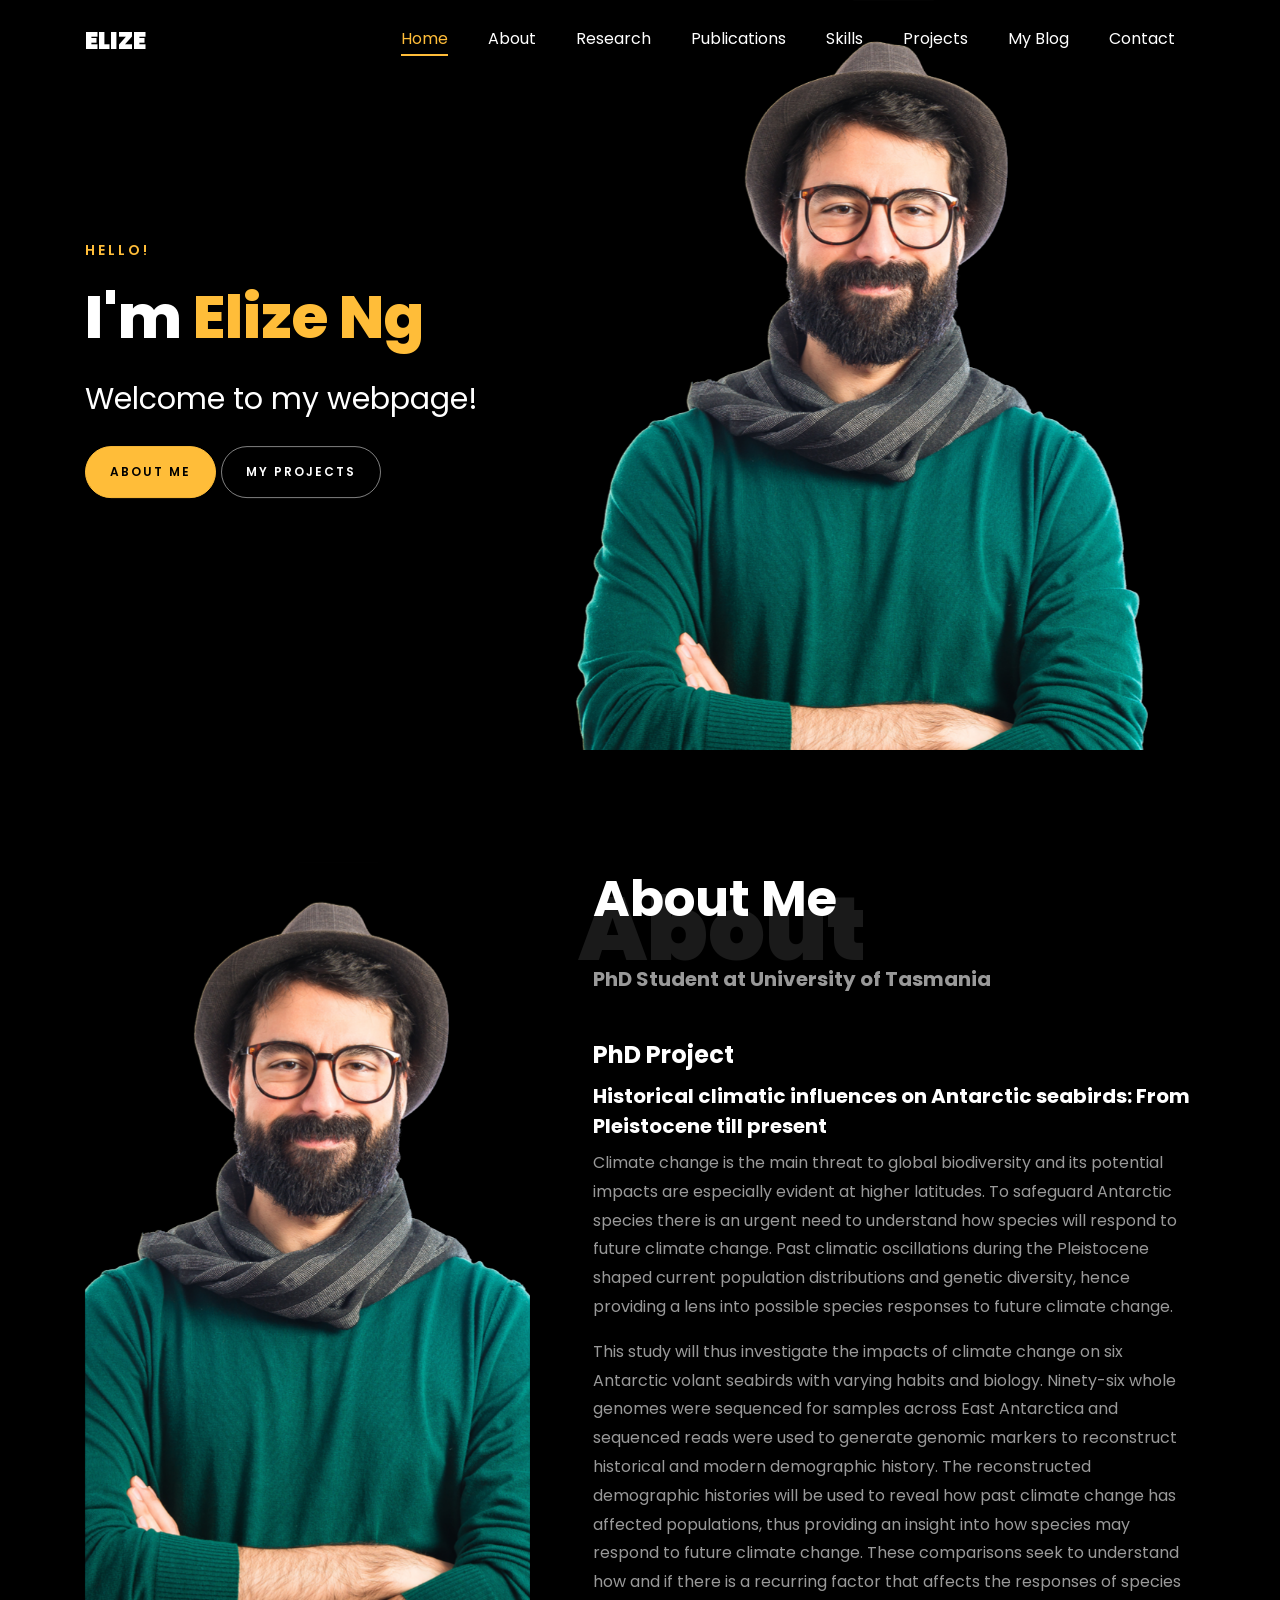
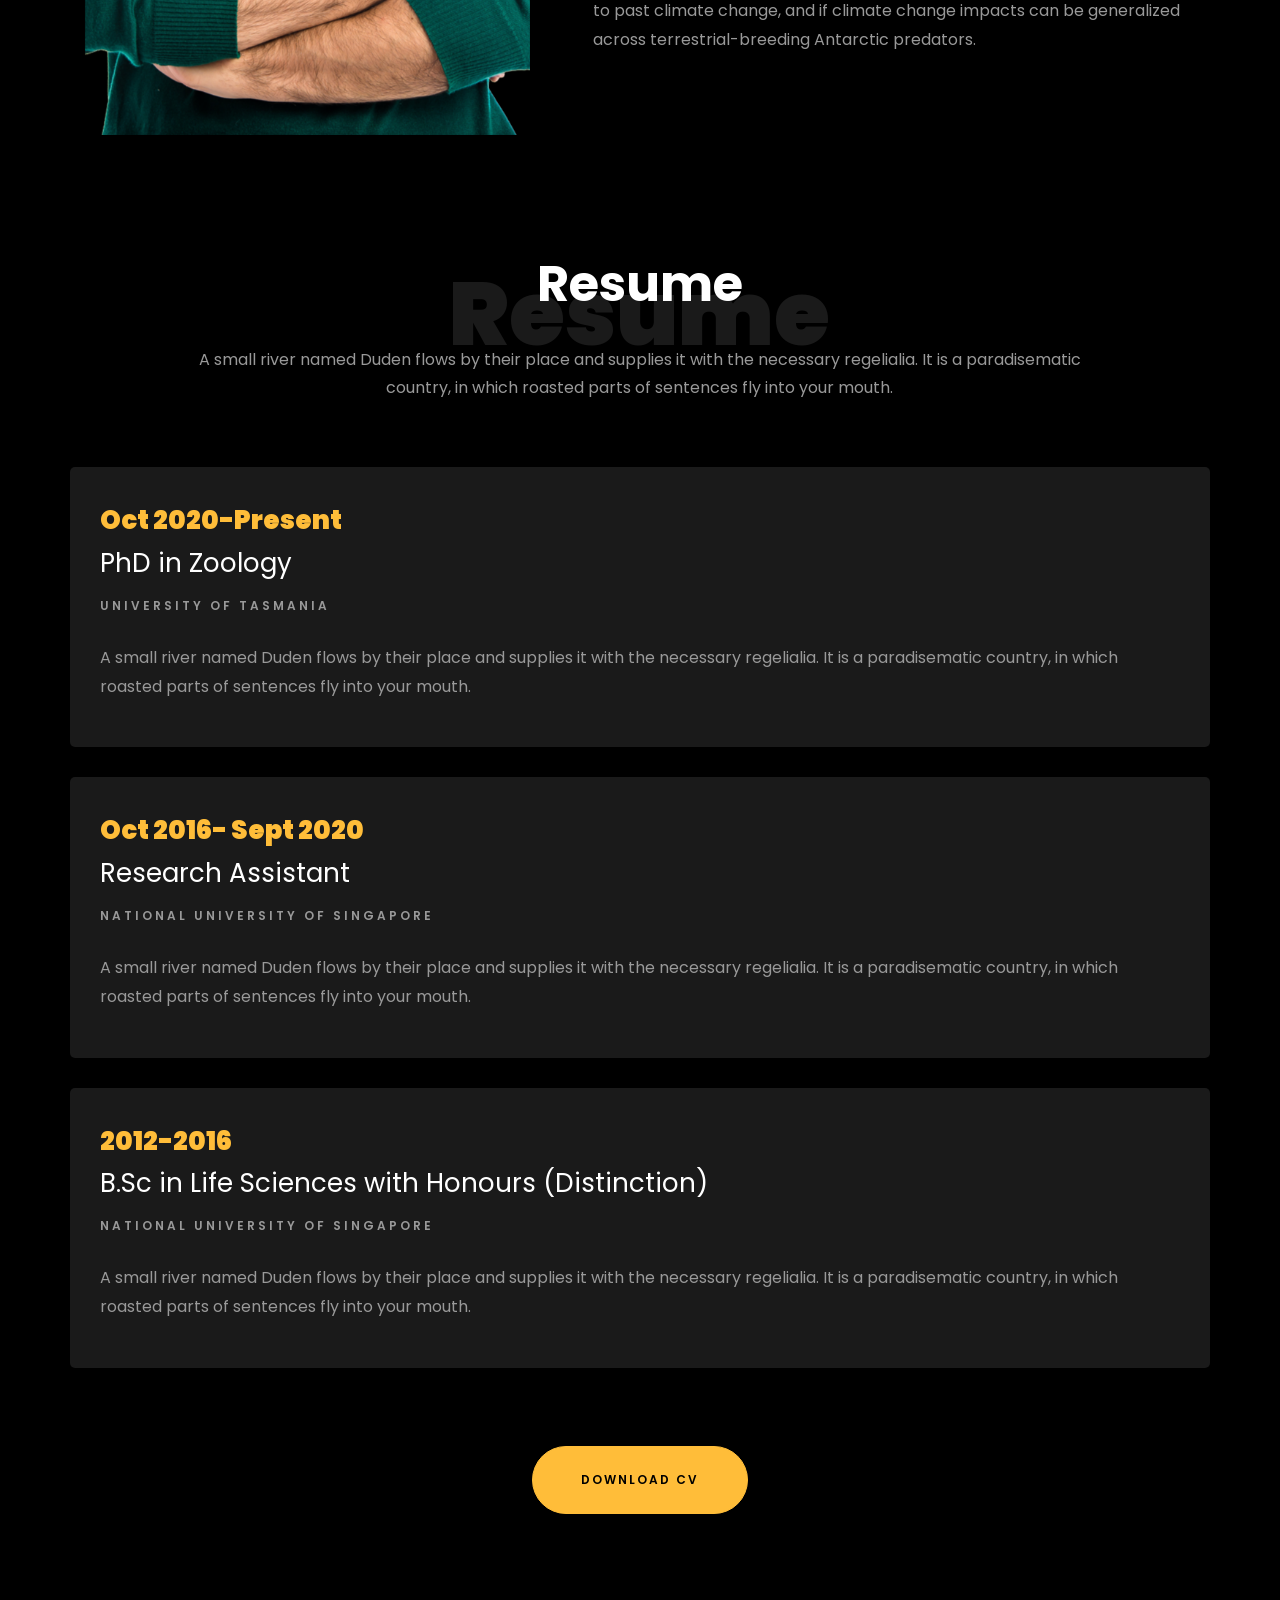
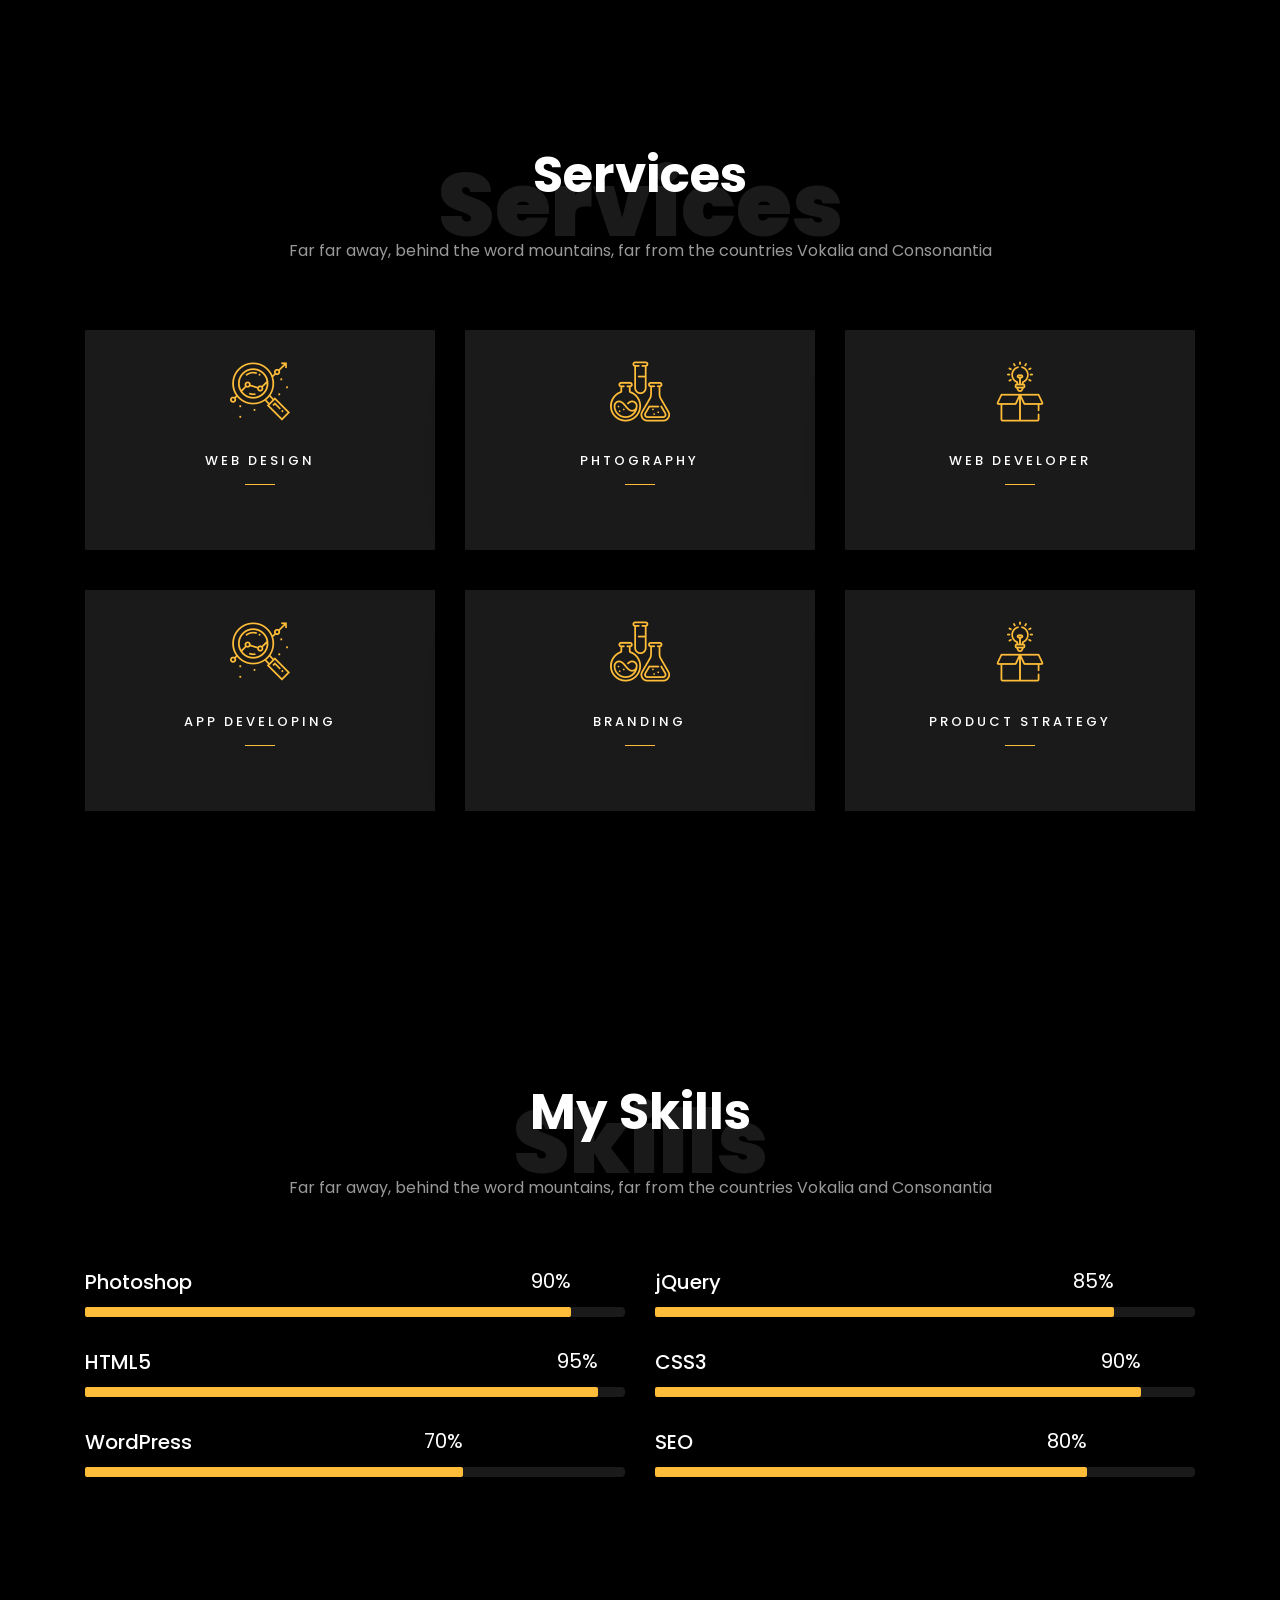
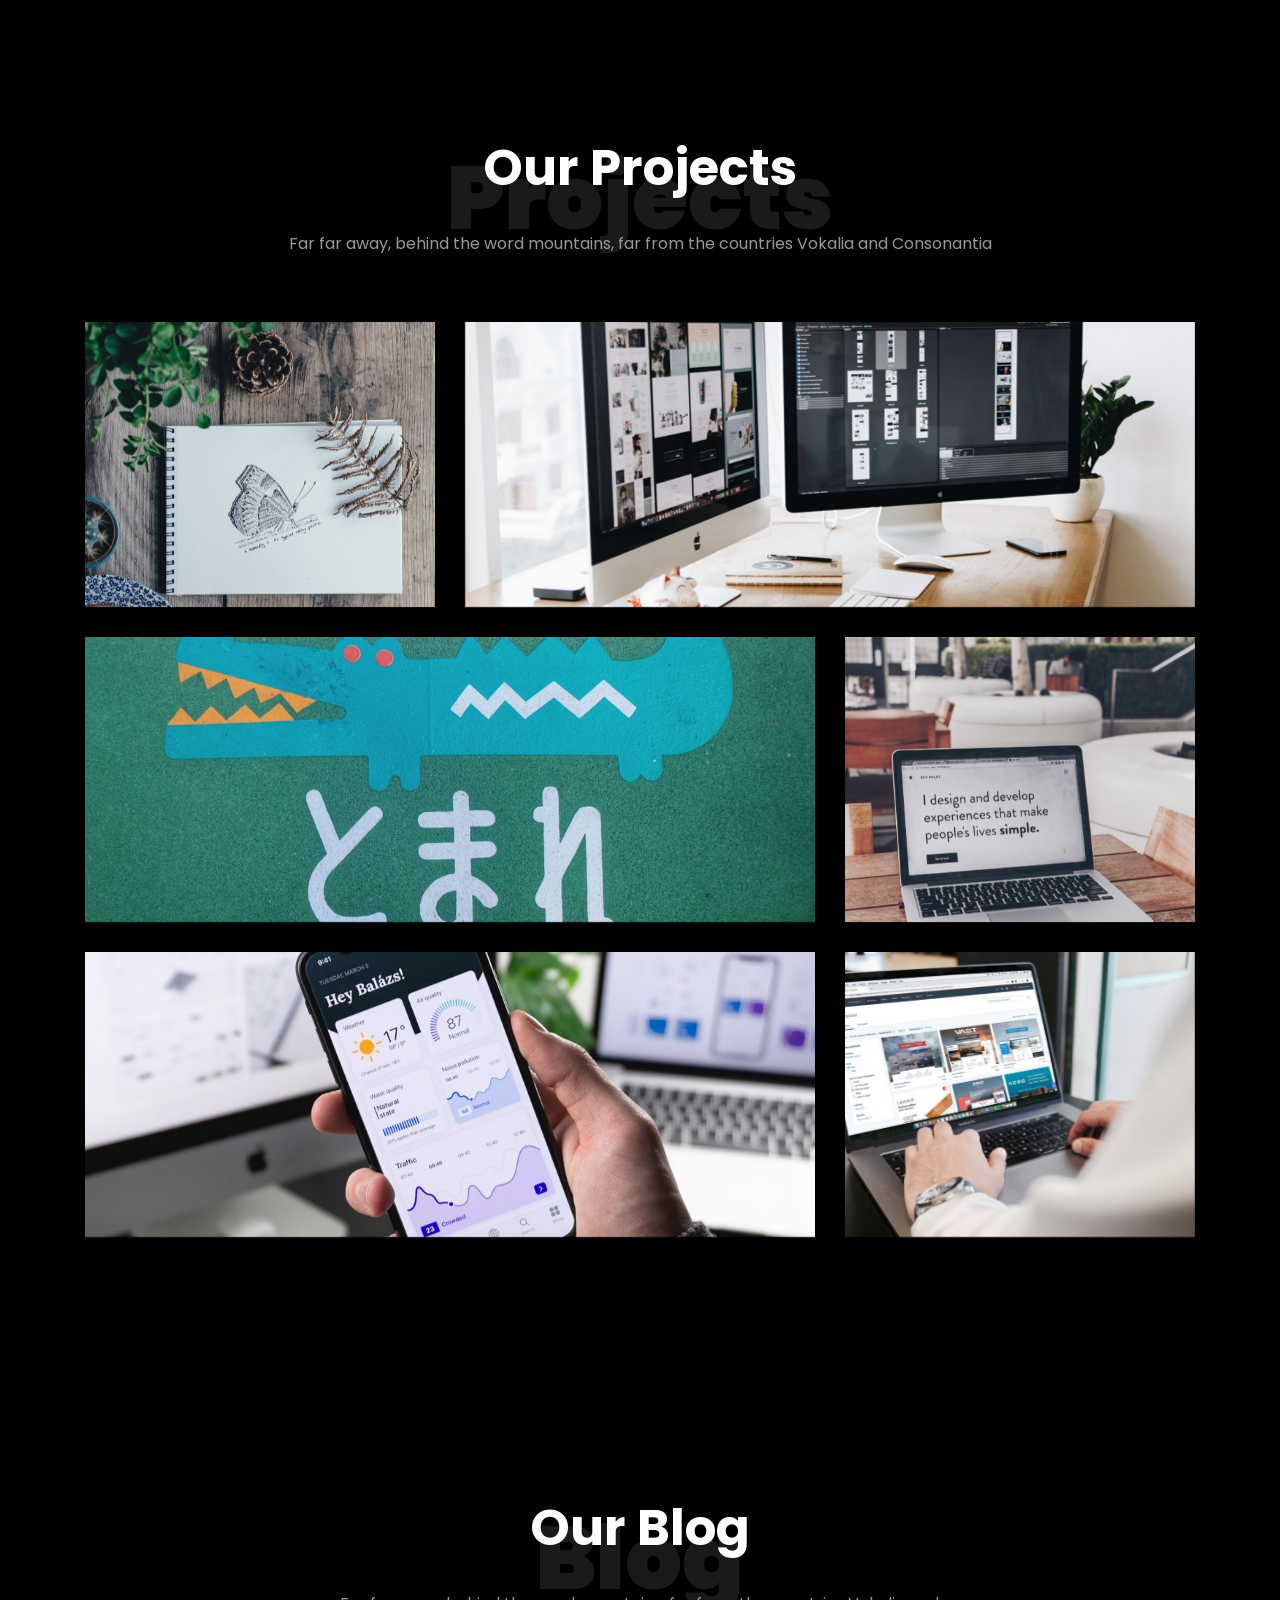
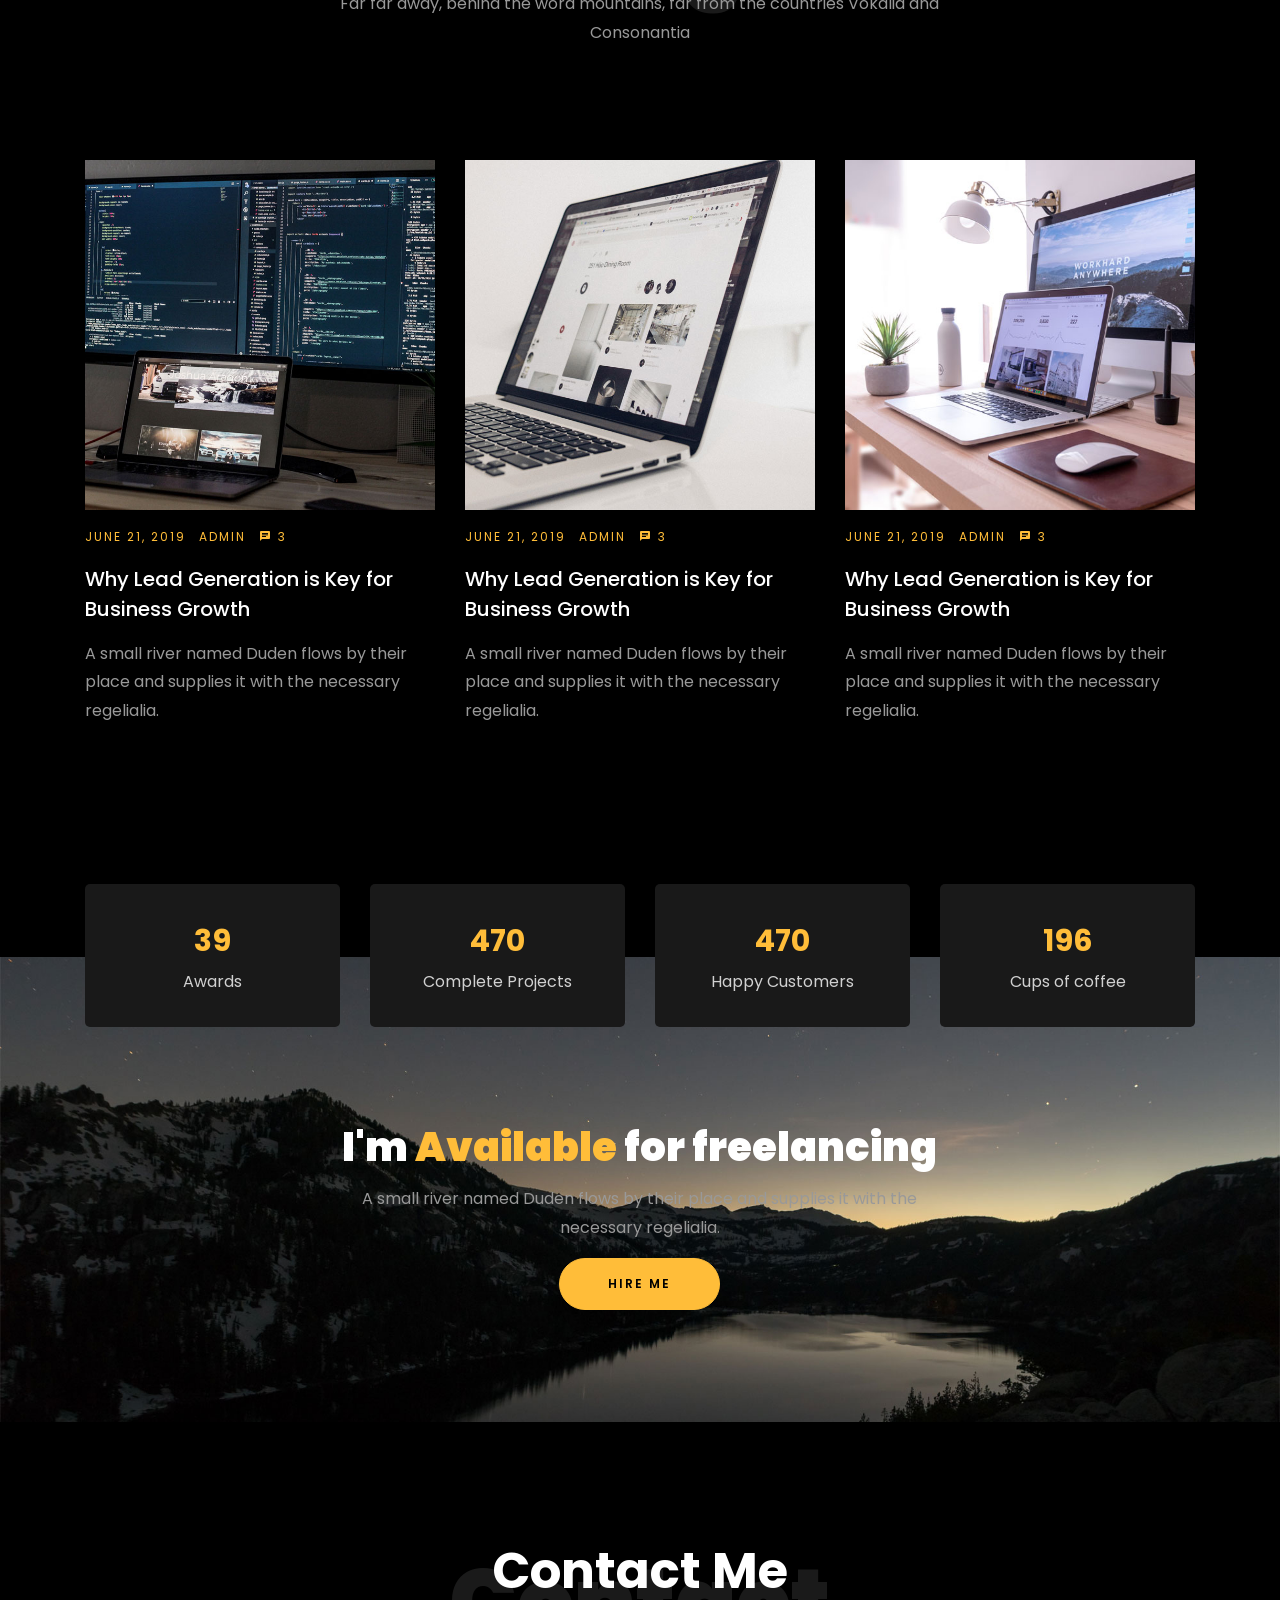
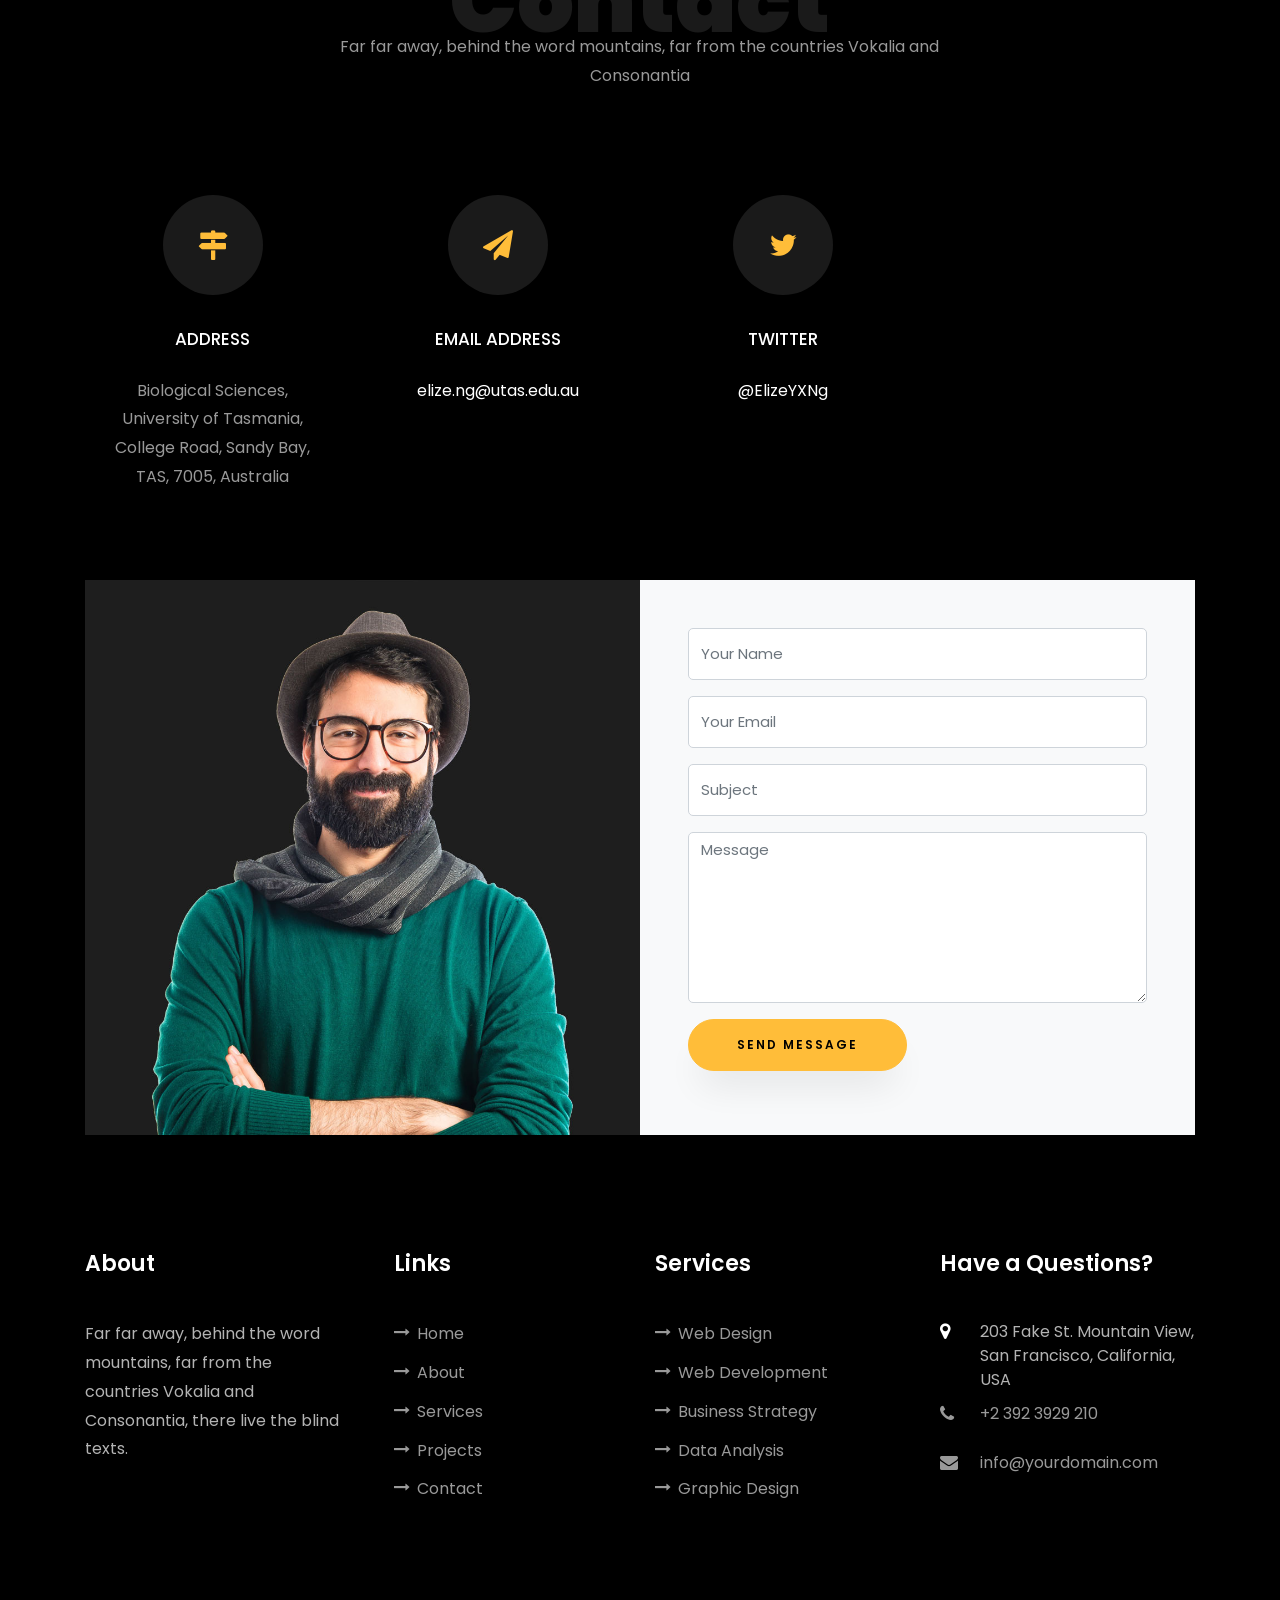
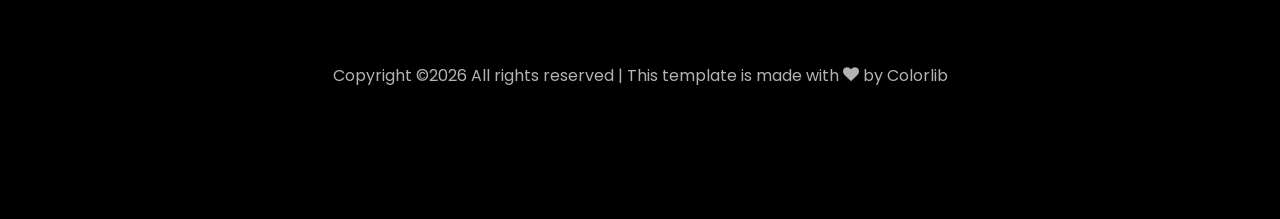
==== index.html @ a5846381 "Update index.html" ====
<!DOCTYPE html>
<html lang="en">
  <head>
<link rel="icon" type="image/png" href="/media/icon_hucc9e8e72c75e02ef15e2c8d0482ba39d_46292_32x32_fill_lanczos_center_2.png" />
<link rel="apple-touch-icon" type="image/png" href="/media/icon_hucc9e8e72c75e02ef15e2c8d0482ba39d_46292_180x180_fill_lanczos_center_2.png" />
    <title>Elize Ng's Page</title>
    <meta charset="utf-8">
    <meta name="viewport" content="width=device-width, initial-scale=1, shrink-to-fit=no">
    
    <link href="https://fonts.googleapis.com/css?family=Poppins:100,200,300,400,500,600,700,800,900" rel="stylesheet">

    <link rel="stylesheet" href="css/open-iconic-bootstrap.min.css">
    <link rel="stylesheet" href="css/animate.css">
    
    <link rel="stylesheet" href="css/owl.carousel.min.css">
    <link rel="stylesheet" href="css/owl.theme.default.min.css">
    <link rel="stylesheet" href="css/magnific-popup.css">

    <link rel="stylesheet" href="css/aos.css">

    <link rel="stylesheet" href="css/ionicons.min.css">
    
    <link rel="stylesheet" href="css/flaticon.css">
    <link rel="stylesheet" href="css/icomoon.css">
    <link rel="stylesheet" href="css/style.css">
  </head>
  <body data-spy="scroll" data-target=".site-navbar-target" data-offset="300">
	  
	  
    <nav class="navbar navbar-expand-lg navbar-dark ftco_navbar ftco-navbar-light site-navbar-target" id="ftco-navbar">
	    <div class="container">
	      <a class="navbar-brand" href="index.html">Elize</a>
	      <button class="navbar-toggler js-fh5co-nav-toggle fh5co-nav-toggle" type="button" data-toggle="collapse" data-target="#ftco-nav" aria-controls="ftco-nav" aria-expanded="false" aria-label="Toggle navigation">
	        <span class="oi oi-menu"></span> Menu
	      </button>

	      <div class="collapse navbar-collapse" id="ftco-nav">
	        <ul class="navbar-nav nav ml-auto">
	          <li class="nav-item"><a href="#home-section" class="nav-link"><span>Home</span></a></li>
	          <li class="nav-item"><a href="#about-section" class="nav-link"><span>About</span></a></li>
	          <li class="nav-item"><a href="#resume-section" class="nav-link"><span>Research</span></a></li>
	          <li class="nav-item"><a href="#services-section" class="nav-link"><span>Publications</span></a></li>
	          <li class="nav-item"><a href="#skills-section" class="nav-link"><span>Skills</span></a></li>
	          <li class="nav-item"><a href="#projects-section" class="nav-link"><span>Projects</span></a></li>
	          <li class="nav-item"><a href="#blog-section" class="nav-link"><span>My Blog</span></a></li>
	          <li class="nav-item"><a href="#contact-section" class="nav-link"><span>Contact</span></a></li>
	        </ul>
	      </div>
	    </div>
	  </nav>
	  <section id="home-section" class="hero">
		  <div class="home-slider  owl-carousel">
	      <div class="slider-item ">
	      	<div class="overlay"></div>
	        <div class="container">
	          <div class="row d-md-flex no-gutters slider-text align-items-end justify-content-end" data-scrollax-parent="true">
	          	<div class="one-third js-fullheight order-md-last img" style="background-image:url(images/bg_1.png);">
	          		<div class="overlay"></div>
	          	</div>
		          <div class="one-forth d-flex  align-items-center ftco-animate" data-scrollax=" properties: { translateY: '70%' }">
		          	<div class="text">
		          		<span class="subheading">Hello!</span>
			            <h1 class="mb-4 mt-3">I'm <span>Elize Ng</span></h1>
			            <h2 class="mb-4">Welcome to my webpage!</h2>
			            <p><a href="#about-section" class="btn btn-primary py-3 px-4">About me</a> <a href="#projects-section" class="btn btn-white btn-outline-white py-3 px-4">My Projects</a></p>
		            </div>
		          </div>
	        	</div>
	        </div>
	      </div>

	                </div>
		          </div>
	        	</div>
	        </div>
	      </div>
	    </div>
    </section>

    <section class="ftco-about img ftco-section ftco-no-pb" id="about-section">
    	<div class="container">
    		<div class="row d-flex">
    			<div class="col-md-6 col-lg-5 d-flex">
    				<div class="img-about img d-flex align-items-stretch">
    					<div class="overlay"></div>
	    				<div class="img d-flex align-self-stretch align-items-center" style="background-image:url(images/bg_1.png);">
	    				</div>
    				</div>
    			</div>
    			<div class="col-md-6 col-lg-7 pl-lg-5 pb-5">
    				<div class="row justify-content-start pb-3">
		          <div class="col-md-12 heading-section ftco-animate">
		          	<h1 class="big">About</h1>
		            <h2 class="mb-4">About Me</h2>
				  <p style="font-size: 20px"><strong>PhD Student at University of Tasmania </strong></p>
		            <ul class="about-info mt-4 px-md-0 px-2">
				    <h4><strong><span style="color: #ffffff;"> PhD Project </span></strong></h4>
				    <h5><strong><span style="color: #ffffff;">Historical climatic influences on Antarctic seabirds: From Pleistocene till present </span></strong></h5>
				    <p> Climate change is the main threat to global biodiversity and its potential impacts are especially evident at higher latitudes. To safeguard Antarctic species there is an urgent need to understand how species will respond to future climate change. Past climatic oscillations during the Pleistocene shaped current population distributions and genetic diversity, hence providing a lens into possible species responses to future climate change. </p>
					    
					<p>This study will thus investigate the impacts of climate change on six Antarctic volant seabirds with varying habits and biology. Ninety-six whole genomes were sequenced for samples across East Antarctica and sequenced reads were used to generate genomic markers to reconstruct historical and modern demographic history. The reconstructed demographic histories will be used to reveal how past climate change has affected populations, thus providing an insight into how species may respond to future climate change. These comparisons seek to understand how and if there is a recurring factor that affects the responses of species to past climate change, and if climate change impacts can be generalized across terrestrial-breeding Antarctic predators. </p>
		            </ul>
		          </div>
		        </div>
                
	        </div>
        </div>
    	</div>
    </section>

    <section class="ftco-section ftco-no-pb" id="resume-section">
    	<div class="container">
    		<div class="row justify-content-center pb-5">
          <div class="col-md-10 heading-section text-center ftco-animate">
          	<h1 class="big big-2">Resume</h1>
            <h2 class="mb-4">Resume</h2>
            <p>A small river named Duden flows by their place and supplies it with the necessary regelialia. It is a paradisematic country, in which roasted parts of sentences fly into your mouth.</p>
          </div>
        </div>
    		<div class="row">
   
    				<div class="resume-wrap ftco-animate">
    					<span class="date">Oct 2020-Present</span>
    					<h2>PhD in Zoology</h2>
    					<span class="position">University of Tasmania</span>
    					<p class="mt-4">A small river named Duden flows by their place and supplies it with the necessary regelialia. It is a paradisematic country, in which roasted parts of sentences fly into your mouth.</p>
    				</div>
    				<div class="resume-wrap ftco-animate">
    					<span class="date">Oct 2016- Sept 2020</span>
    					<h2>Research Assistant</h2>
    					<span class="position">National University of Singapore</span>
    					<p class="mt-4">A small river named Duden flows by their place and supplies it with the necessary regelialia. It is a paradisematic country, in which roasted parts of sentences fly into your mouth.</p>
    				</div>
    				<div class="resume-wrap ftco-animate">
    					<span class="date">2012-2016</span>
    					<h2>B.Sc in Life Sciences with Honours (Distinction)</h2>
    					<span class="position">National University of Singapore</span>
    					<p class="mt-4">A small river named Duden flows by their place and supplies it with the necessary regelialia. It is a paradisematic country, in which roasted parts of sentences fly into your mouth.</p>
    				</div>
    			</div>
    		</div>
    		<div class="row justify-content-center mt-5">
    			<div class="col-md-6 text-center ftco-animate">
    				<p><a href="#" class="btn btn-primary py-4 px-5">Download CV</a></p>
    			</div>
    		</div>
    	</div>
    </section>

    <section class="ftco-section" id="services-section">
    	<div class="container">
    		<div class="row justify-content-center py-5 mt-5">
          <div class="col-md-12 heading-section text-center ftco-animate">
          	<h1 class="big big-2">Services</h1>
            <h2 class="mb-4">Services</h2>
            <p>Far far away, behind the word mountains, far from the countries Vokalia and Consonantia</p>
          </div>
        </div>
    		<div class="row">
					<div class="col-md-4 text-center d-flex ftco-animate">
						<a href="#" class="services-1">
							<span class="icon">
								<i class="flaticon-analysis"></i>
							</span>
							<div class="desc">
								<h3 class="mb-5">Web Design</h3>
							</div>
						</a>
					</div>
					<div class="col-md-4 text-center d-flex ftco-animate">
						<a href="#" class="services-1">
							<span class="icon">
								<i class="flaticon-flasks"></i>
							</span>
							<div class="desc">
								<h3 class="mb-5">Phtography</h3>
							</div>
						</a>
					</div>
					<div class="col-md-4 text-center d-flex ftco-animate">
						<a href="#" class="services-1">
							<span class="icon">
								<i class="flaticon-ideas"></i>
							</span>
							<div class="desc">
								<h3 class="mb-5">Web Developer</h3>
							</div>
						</a>
					</div>

					<div class="col-md-4 text-center d-flex ftco-animate">
						<a href="#" class="services-1">
							<span class="icon">
								<i class="flaticon-analysis"></i>
							</span>
							<div class="desc">
								<h3 class="mb-5">App Developing</h3>
							</div>
						</a>
					</div>
					<div class="col-md-4 text-center d-flex ftco-animate">
						<a href="#" class="services-1">
							<span class="icon">
								<i class="flaticon-flasks"></i>
							</span>
							<div class="desc">
								<h3 class="mb-5">Branding</h3>
							</div>
						</a>
					</div>
					<div class="col-md-4 text-center d-flex ftco-animate">
						<a href="#" class="services-1">
							<span class="icon">
								<i class="flaticon-ideas"></i>
							</span>
							<div class="desc">
								<h3 class="mb-5">Product Strategy</h3>
							</div>
						</a>
					</div>
				</div>
    	</div>
    </section>

		
		<section class="ftco-section" id="skills-section">
			<div class="container">
				<div class="row justify-content-center pb-5">
          <div class="col-md-12 heading-section text-center ftco-animate">
          	<h1 class="big big-2">Skills</h1>
            <h2 class="mb-4">My Skills</h2>
            <p>Far far away, behind the word mountains, far from the countries Vokalia and Consonantia</p>
          </div>
        </div>
				<div class="row">
					<div class="col-md-6 animate-box">
						<div class="progress-wrap ftco-animate">
							<h3>Photoshop</h3>
							<div class="progress">
							 	<div class="progress-bar color-1" role="progressbar" aria-valuenow="90"
							  	aria-valuemin="0" aria-valuemax="100" style="width:90%">
							    <span>90%</span>
							  	</div>
							</div>
						</div>
					</div>
					<div class="col-md-6 animate-box">
						<div class="progress-wrap ftco-animate">
							<h3>jQuery</h3>
							<div class="progress">
							 	<div class="progress-bar color-2" role="progressbar" aria-valuenow="85"
							  	aria-valuemin="0" aria-valuemax="100" style="width:85%">
							    <span>85%</span>
							  	</div>
							</div>
						</div>
					</div>
					<div class="col-md-6 animate-box">
						<div class="progress-wrap ftco-animate">
							<h3>HTML5</h3>
							<div class="progress">
							 	<div class="progress-bar color-3" role="progressbar" aria-valuenow="95"
							  	aria-valuemin="0" aria-valuemax="100" style="width:95%">
							    <span>95%</span>
							  	</div>
							</div>
						</div>
					</div>
					<div class="col-md-6 animate-box">
						<div class="progress-wrap ftco-animate">
							<h3>CSS3</h3>
							<div class="progress">
							 	<div class="progress-bar color-4" role="progressbar" aria-valuenow="90"
							  	aria-valuemin="0" aria-valuemax="100" style="width:90%">
							    <span>90%</span>
							  	</div>
							</div>
						</div>
					</div>
					<div class="col-md-6 animate-box">
						<div class="progress-wrap ftco-animate">
							<h3>WordPress</h3>
							<div class="progress">
							 	<div class="progress-bar color-5" role="progressbar" aria-valuenow="70"
							  	aria-valuemin="0" aria-valuemax="100" style="width:70%">
							    <span>70%</span>
							  	</div>
							</div>
						</div>
					</div>
					<div class="col-md-6 animate-box">
						<div class="progress-wrap ftco-animate">
							<h3>SEO</h3>
							<div class="progress">
							 	<div class="progress-bar color-6" role="progressbar" aria-valuenow="80"
							  	aria-valuemin="0" aria-valuemax="100" style="width:80%">
							    <span>80%</span>
							  	</div>
							</div>
						</div>
					</div>
				</div>
			</div>
		</section>
 

    <section class="ftco-section ftco-project" id="projects-section">
    	<div class="container">
    		<div class="row justify-content-center pb-5">
          <div class="col-md-12 heading-section text-center ftco-animate">
          	<h1 class="big big-2">Projects</h1>
            <h2 class="mb-4">Our Projects</h2>
            <p>Far far away, behind the word mountains, far from the countries Vokalia and Consonantia</p>
          </div>
        </div>
    		<div class="row">
    			<div class="col-md-4">
    				<div class="project img ftco-animate d-flex justify-content-center align-items-center" style="background-image: url(images/project-4.jpg);">
    					<div class="overlay"></div>
	    				<div class="text text-center p-4">
	    					<h3><a href="#">Branding &amp; Illustration Design</a></h3>
	    					<span>Web Design</span>
	    				</div>
    				</div>
  				</div>
  				<div class="col-md-8">
    				<div class="project img ftco-animate d-flex justify-content-center align-items-center" style="background-image: url(images/project-5.jpg);">
    					<div class="overlay"></div>
	    				<div class="text text-center p-4">
	    					<h3><a href="#">Branding &amp; Illustration Design</a></h3>
	    					<span>Web Design</span>
	    				</div>
    				</div>
  				</div>

    			<div class="col-md-8">
    				<div class="project img ftco-animate d-flex justify-content-center align-items-center" style="background-image: url(images/project-1.jpg);">
    					<div class="overlay"></div>
	    				<div class="text text-center p-4">
	    					<h3><a href="#">Branding &amp; Illustration Design</a></h3>
	    					<span>Web Design</span>
	    				</div>
    				</div>

    				<div class="project img ftco-animate d-flex justify-content-center align-items-center" style="background-image: url(images/project-6.jpg);">
    					<div class="overlay"></div>
	    				<div class="text text-center p-4">
	    					<h3><a href="#">Branding &amp; Illustration Design</a></h3>
	    					<span>Web Design</span>
	    				</div>
    				</div>
    			</div>
    			<div class="col-md-4">
    				<div class="row">
    					<div class="col-md-12">
		    				<div class="project img ftco-animate d-flex justify-content-center align-items-center" style="background-image: url(images/project-2.jpg);">
		    					<div class="overlay"></div>
			    				<div class="text text-center p-4">
			    					<h3><a href="#">Branding &amp; Illustration Design</a></h3>
			    					<span>Web Design</span>
			    				</div>
		    				</div>
	    				</div>
	    				<div class="col-md-12">
		    				<div class="project img ftco-animate d-flex justify-content-center align-items-center" style="background-image: url(images/project-3.jpg);">
		    					<div class="overlay"></div>
			    				<div class="text text-center p-4">
			    					<h3><a href="#">Branding &amp; Illustration Design</a></h3>
			    					<span>Web Design</span>
			    				</div>
		    				</div>
	    				</div>
    				</div>
    			</div>
    		</div>
    	</div>
    </section>


    <section class="ftco-section" id="blog-section">
      <div class="container">
        <div class="row justify-content-center mb-5 pb-5">
          <div class="col-md-7 heading-section text-center ftco-animate">
            <h1 class="big big-2">Blog</h1>
            <h2 class="mb-4">Our Blog</h2>
            <p>Far far away, behind the word mountains, far from the countries Vokalia and Consonantia</p>
          </div>
        </div>
        <div class="row d-flex">
          <div class="col-md-4 d-flex ftco-animate">
          	<div class="blog-entry justify-content-end">
              <a href="single.html" class="block-20" style="background-image: url('images/image_1.jpg');">
              </a>
              <div class="text mt-3 float-right d-block">
              	<div class="d-flex align-items-center mb-3 meta">
	                <p class="mb-0">
	                	<span class="mr-2">June 21, 2019</span>
	                	<a href="#" class="mr-2">Admin</a>
	                	<a href="#" class="meta-chat"><span class="icon-chat"></span> 3</a>
	                </p>
                </div>
                <h3 class="heading"><a href="single.html">Why Lead Generation is Key for Business Growth</a></h3>
                <p>A small river named Duden flows by their place and supplies it with the necessary regelialia.</p>
              </div>
            </div>
          </div>
          <div class="col-md-4 d-flex ftco-animate">
          	<div class="blog-entry justify-content-end">
              <a href="single.html" class="block-20" style="background-image: url('images/image_2.jpg');">
              </a>
              <div class="text mt-3 float-right d-block">
              	<div class="d-flex align-items-center mb-3 meta">
	                <p class="mb-0">
	                	<span class="mr-2">June 21, 2019</span>
	                	<a href="#" class="mr-2">Admin</a>
	                	<a href="#" class="meta-chat"><span class="icon-chat"></span> 3</a>
	                </p>
                </div>
                <h3 class="heading"><a href="single.html">Why Lead Generation is Key for Business Growth</a></h3>
                <p>A small river named Duden flows by their place and supplies it with the necessary regelialia.</p>
              </div>
            </div>
          </div>
          <div class="col-md-4 d-flex ftco-animate">
          	<div class="blog-entry">
              <a href="single.html" class="block-20" style="background-image: url('images/image_3.jpg');">
              </a>
              <div class="text mt-3 float-right d-block">
              	<div class="d-flex align-items-center mb-3 meta">
	                <p class="mb-0">
	                	<span class="mr-2">June 21, 2019</span>
	                	<a href="#" class="mr-2">Admin</a>
	                	<a href="#" class="meta-chat"><span class="icon-chat"></span> 3</a>
	                </p>
                </div>
                <h3 class="heading"><a href="single.html">Why Lead Generation is Key for Business Growth</a></h3>
                <p>A small river named Duden flows by their place and supplies it with the necessary regelialia.</p>
              </div>
            </div>
          </div>
        </div>
      </div>
    </section>

    <section class="ftco-section ftco-no-pt ftco-no-pb ftco-counter img" id="section-counter">
    	<div class="container">
				<div class="row d-md-flex align-items-center">
          <div class="col-md d-flex justify-content-center counter-wrap ftco-animate">
            <div class="block-18">
              <div class="text">
                <strong class="number" data-number="100">0</strong>
                <span>Awards</span>
              </div>
            </div>
          </div>
          <div class="col-md d-flex justify-content-center counter-wrap ftco-animate">
            <div class="block-18">
              <div class="text">
                <strong class="number" data-number="1200">0</strong>
                <span>Complete Projects</span>
              </div>
            </div>
          </div>
          <div class="col-md d-flex justify-content-center counter-wrap ftco-animate">
            <div class="block-18">
              <div class="text">
                <strong class="number" data-number="1200">0</strong>
                <span>Happy Customers</span>
              </div>
            </div>
          </div>
          <div class="col-md d-flex justify-content-center counter-wrap ftco-animate">
            <div class="block-18">
              <div class="text">
                <strong class="number" data-number="500">0</strong>
                <span>Cups of coffee</span>
              </div>
            </div>
          </div>
        </div>
      </div>
    </section>

    <section class="ftco-section ftco-hireme img margin-top" style="background-image: url(images/bg_1.jpg)">
			<div class="container">
				<div class="row justify-content-center">
					<div class="col-md-7 ftco-animate text-center">
						<h2>I'm <span>Available</span> for freelancing</h2>
						<p>A small river named Duden flows by their place and supplies it with the necessary regelialia.</p>
						<p class="mb-0"><a href="#" class="btn btn-primary py-3 px-5">Hire me</a></p>
					</div>
				</div>
			</div>
		</section>

    <section class="ftco-section contact-section ftco-no-pb" id="contact-section">
      <div class="container">
      	<div class="row justify-content-center mb-5 pb-3">
          <div class="col-md-7 heading-section text-center ftco-animate">
            <h1 class="big big-2">Contact</h1>
            <h2 class="mb-4">Contact Me</h2>
            <p>Far far away, behind the word mountains, far from the countries Vokalia and Consonantia</p>
          </div>
        </div>

        <div class="row d-flex contact-info mb-5">
          <div class="col-md-6 col-lg-3 d-flex ftco-animate">
          	<div class="align-self-stretch box p-4 text-center">
          		<div class="icon d-flex align-items-center justify-content-center">
          			<span class="icon-map-signs"></span>
          		</div>
          		<h3 class="mb-4">Address</h3>
	            <p>Biological Sciences, University of Tasmania, College Road, Sandy Bay, TAS, 7005, Australia</p>
	          </div>
          </div>
          <div class="col-md-6 col-lg-3 d-flex ftco-animate">
          	<div class="align-self-stretch box p-4 text-center">
          		<div class="icon d-flex align-items-center justify-content-center">
          			<span class="icon-paper-plane"></span>
          		</div>
          		<h3 class="mb-4">Email Address</h3>
	            <p><a href="mailto:elize.ng@utas.edu.au">elize.ng@utas.edu.au</a></p>
	          </div>
          </div>
          <div class="col-md-6 col-lg-3 d-flex ftco-animate">
          	<div class="align-self-stretch box p-4 text-center">
          		<div class="icon d-flex align-items-center justify-content-center">
          			<span class="icon-twitter"></span>
          		</div>
          		<h3 class="mb-4">Twitter</h3>
	            <p><a href="https://twitter.com/ElizeYXNg">@ElizeYXNg</a></p>
	          </div>
          </div>
          <div class="col-md-6 col-lg-3 d-flex ftco-animate">
          	<div class="align-self-stretch box p-4 text-center">
          		<div class="icon d-flex align-items-center justify-content-center">
          			<span class="icon-globe"></span>
          		</div>
          		<h3 class="mb-4">Website</h3>
	            <p><a href="https://elizeng.github.io/#">elizeng.github.io</a></p>
	          </div>
          </div>
        </div>

        <div class="row no-gutters block-9">
          <div class="col-md-6 order-md-last d-flex">
            <form action="#" class="bg-light p-4 p-md-5 contact-form">
              <div class="form-group">
                <input type="text" class="form-control" placeholder="Your Name">
              </div>
              <div class="form-group">
                <input type="text" class="form-control" placeholder="Your Email">
              </div>
              <div class="form-group">
                <input type="text" class="form-control" placeholder="Subject">
              </div>
              <div class="form-group">
                <textarea name="" id="" cols="30" rows="7" class="form-control" placeholder="Message"></textarea>
              </div>
              <div class="form-group">
                <input type="submit" value="Send Message" class="btn btn-primary py-3 px-5">
              </div>
            </form>
          
          </div>

          <div class="col-md-6 d-flex">
          	<div class="img" style="background-image: url(images/about.jpg);"></div>
          </div>
        </div>
      </div>
    </section>
		

    <footer class="ftco-footer ftco-section">
      <div class="container">
        <div class="row mb-5">
          <div class="col-md">
            <div class="ftco-footer-widget mb-4">
              <h2 class="ftco-heading-2">About</h2>
              <p>Far far away, behind the word mountains, far from the countries Vokalia and Consonantia, there live the blind texts.</p>
              <ul class="ftco-footer-social list-unstyled float-md-left float-lft mt-5">
                <li class="ftco-animate"><a href="#"><span class="icon-twitter"></span></a></li>
                <li class="ftco-animate"><a href="#"><span class="icon-facebook"></span></a></li>
                <li class="ftco-animate"><a href="#"><span class="icon-instagram"></span></a></li>
              </ul>
            </div>
          </div>
          <div class="col-md">
            <div class="ftco-footer-widget mb-4 ml-md-4">
              <h2 class="ftco-heading-2">Links</h2>
              <ul class="list-unstyled">
                <li><a href="#"><span class="icon-long-arrow-right mr-2"></span>Home</a></li>
                <li><a href="#"><span class="icon-long-arrow-right mr-2"></span>About</a></li>
                <li><a href="#"><span class="icon-long-arrow-right mr-2"></span>Services</a></li>
                <li><a href="#"><span class="icon-long-arrow-right mr-2"></span>Projects</a></li>
                <li><a href="#"><span class="icon-long-arrow-right mr-2"></span>Contact</a></li>
              </ul>
            </div>
          </div>
          <div class="col-md">
             <div class="ftco-footer-widget mb-4">
              <h2 class="ftco-heading-2">Services</h2>
              <ul class="list-unstyled">
                <li><a href="#"><span class="icon-long-arrow-right mr-2"></span>Web Design</a></li>
                <li><a href="#"><span class="icon-long-arrow-right mr-2"></span>Web Development</a></li>
                <li><a href="#"><span class="icon-long-arrow-right mr-2"></span>Business Strategy</a></li>
                <li><a href="#"><span class="icon-long-arrow-right mr-2"></span>Data Analysis</a></li>
                <li><a href="#"><span class="icon-long-arrow-right mr-2"></span>Graphic Design</a></li>
              </ul>
            </div>
          </div>
          <div class="col-md">
            <div class="ftco-footer-widget mb-4">
            	<h2 class="ftco-heading-2">Have a Questions?</h2>
            	<div class="block-23 mb-3">
	              <ul>
	                <li><span class="icon icon-map-marker"></span><span class="text">203 Fake St. Mountain View, San Francisco, California, USA</span></li>
	                <li><a href="#"><span class="icon icon-phone"></span><span class="text">+2 392 3929 210</span></a></li>
	                <li><a href="#"><span class="icon icon-envelope"></span><span class="text">info@yourdomain.com</span></a></li>
	              </ul>
	            </div>
            </div>
          </div>
        </div>
        <div class="row">
          <div class="col-md-12 text-center">

            <p><!-- Link back to Colorlib can't be removed. Template is licensed under CC BY 3.0. -->
  Copyright &copy;<script>document.write(new Date().getFullYear());</script> All rights reserved | This template is made with <i class="icon-heart color-danger" aria-hidden="true"></i> by <a href="https://colorlib.com" target="_blank">Colorlib</a>
  <!-- Link back to Colorlib can't be removed. Template is licensed under CC BY 3.0. --></p>
          </div>
        </div>
      </div>
    </footer>
    
  

  <!-- loader -->
  <div id="ftco-loader" class="show fullscreen"><svg class="circular" width="48px" height="48px"><circle class="path-bg" cx="24" cy="24" r="22" fill="none" stroke-width="4" stroke="#eeeeee"/><circle class="path" cx="24" cy="24" r="22" fill="none" stroke-width="4" stroke-miterlimit="10" stroke="#F96D00"/></svg></div>


  <script src="js/jquery.min.js"></script>
  <script src="js/jquery-migrate-3.0.1.min.js"></script>
  <script src="js/popper.min.js"></script>
  <script src="js/bootstrap.min.js"></script>
  <script src="js/jquery.easing.1.3.js"></script>
  <script src="js/jquery.waypoints.min.js"></script>
  <script src="js/jquery.stellar.min.js"></script>
  <script src="js/owl.carousel.min.js"></script>
  <script src="js/jquery.magnific-popup.min.js"></script>
  <script src="js/aos.js"></script>
  <script src="js/jquery.animateNumber.min.js"></script>
  <script src="js/scrollax.min.js"></script>
  
  <script src="js/main.js"></script>
    
  </body>
</html>
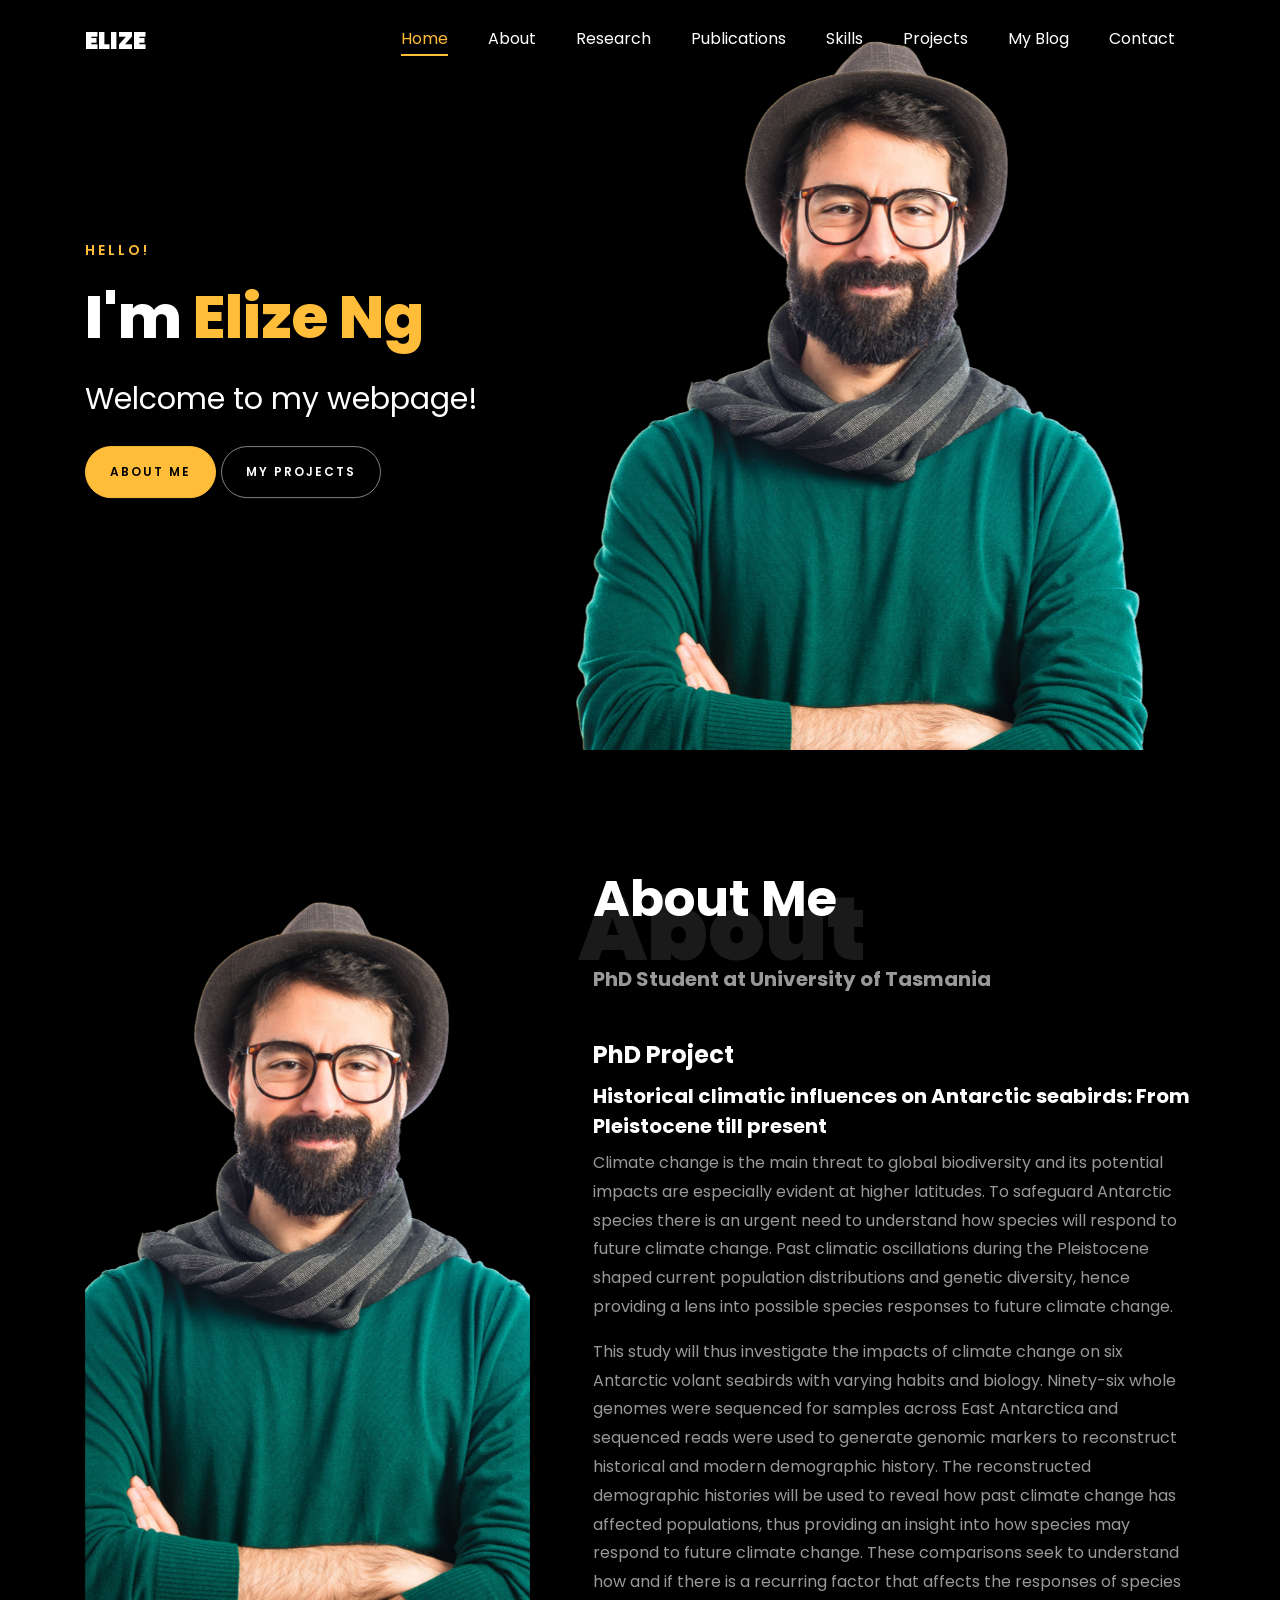
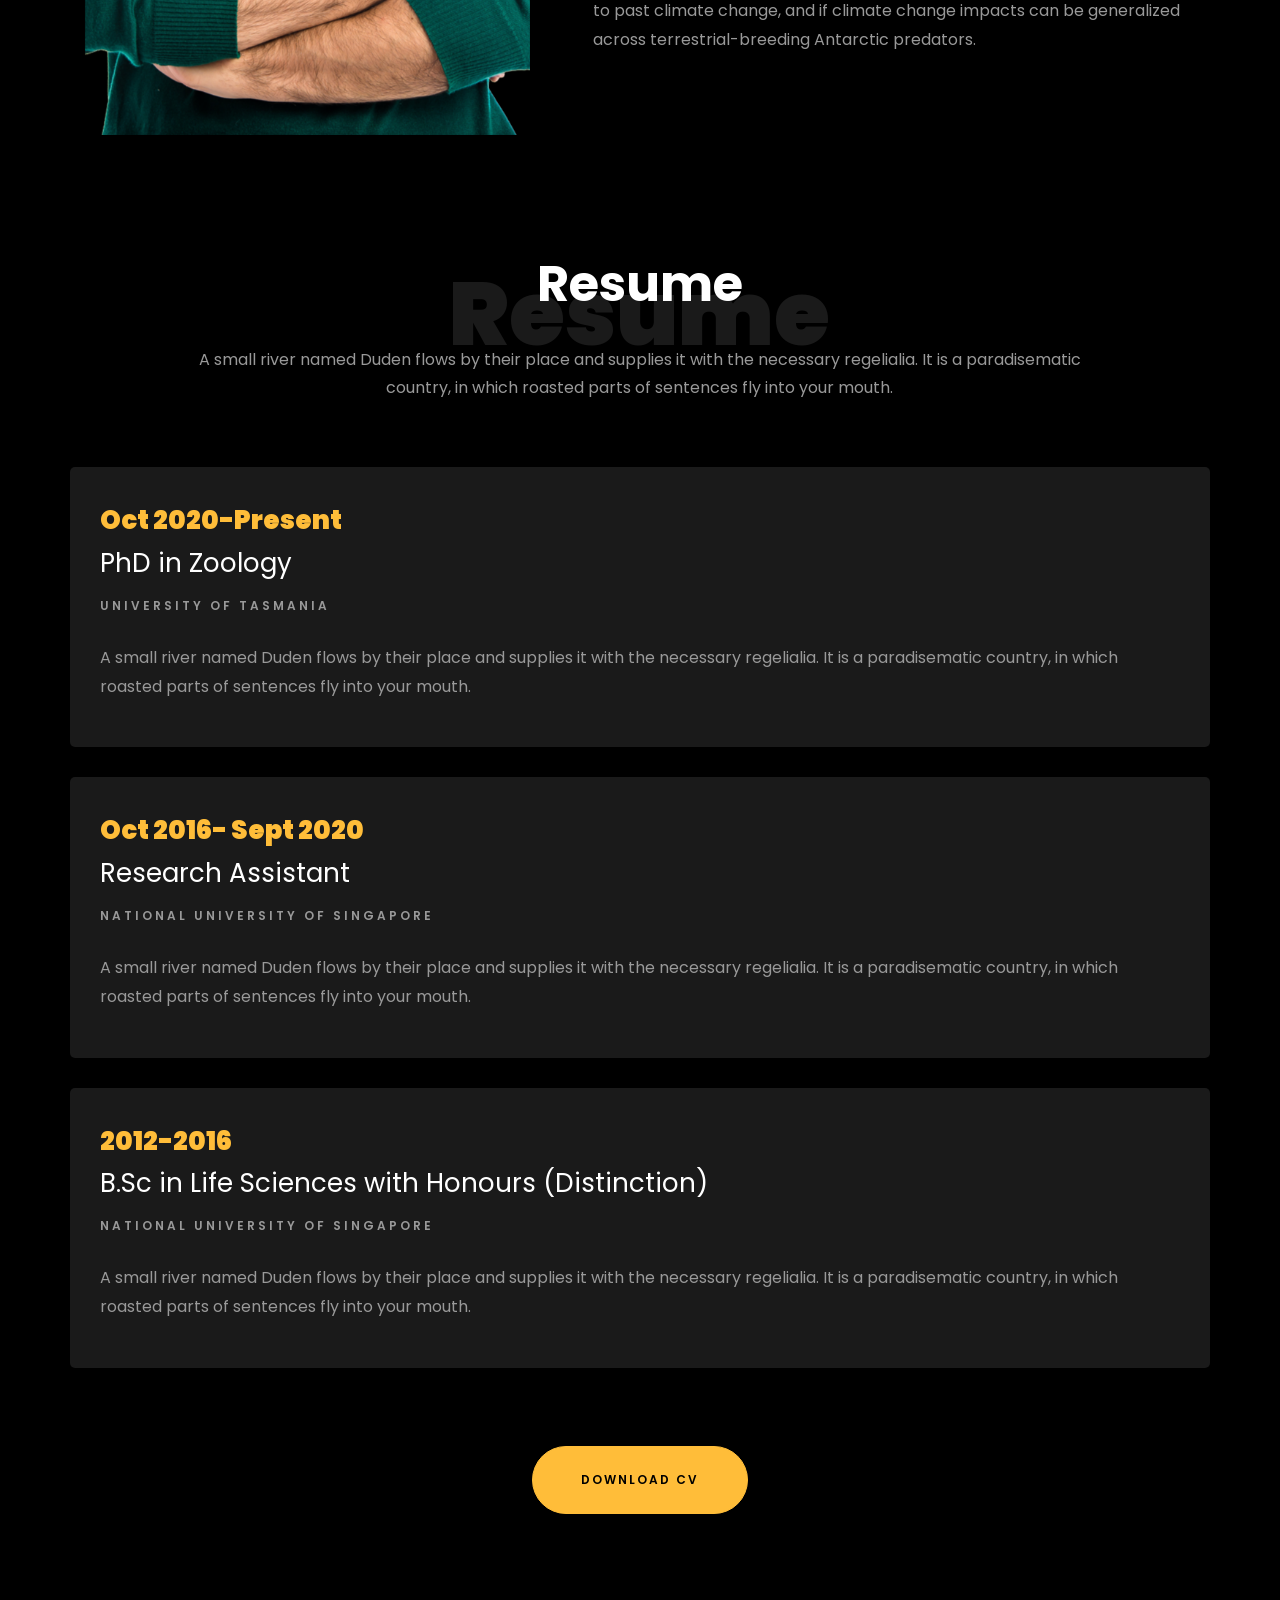
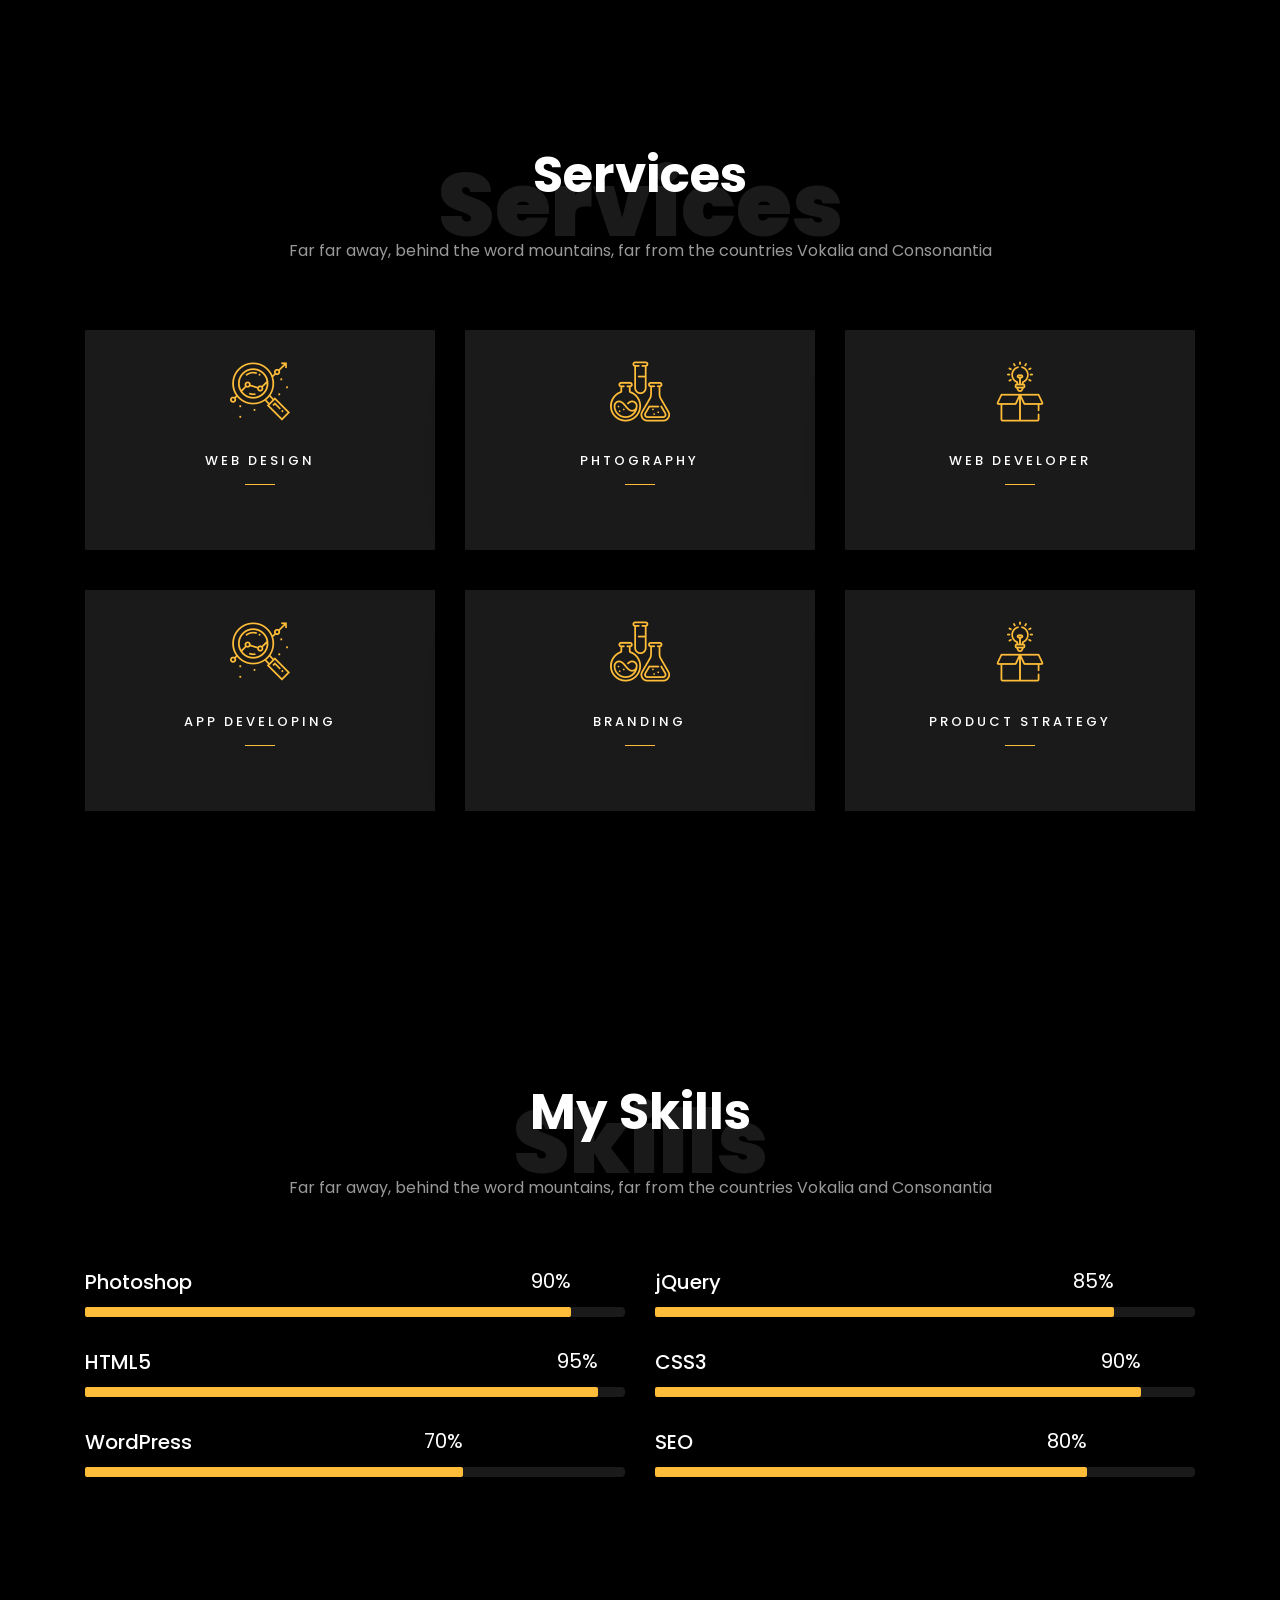
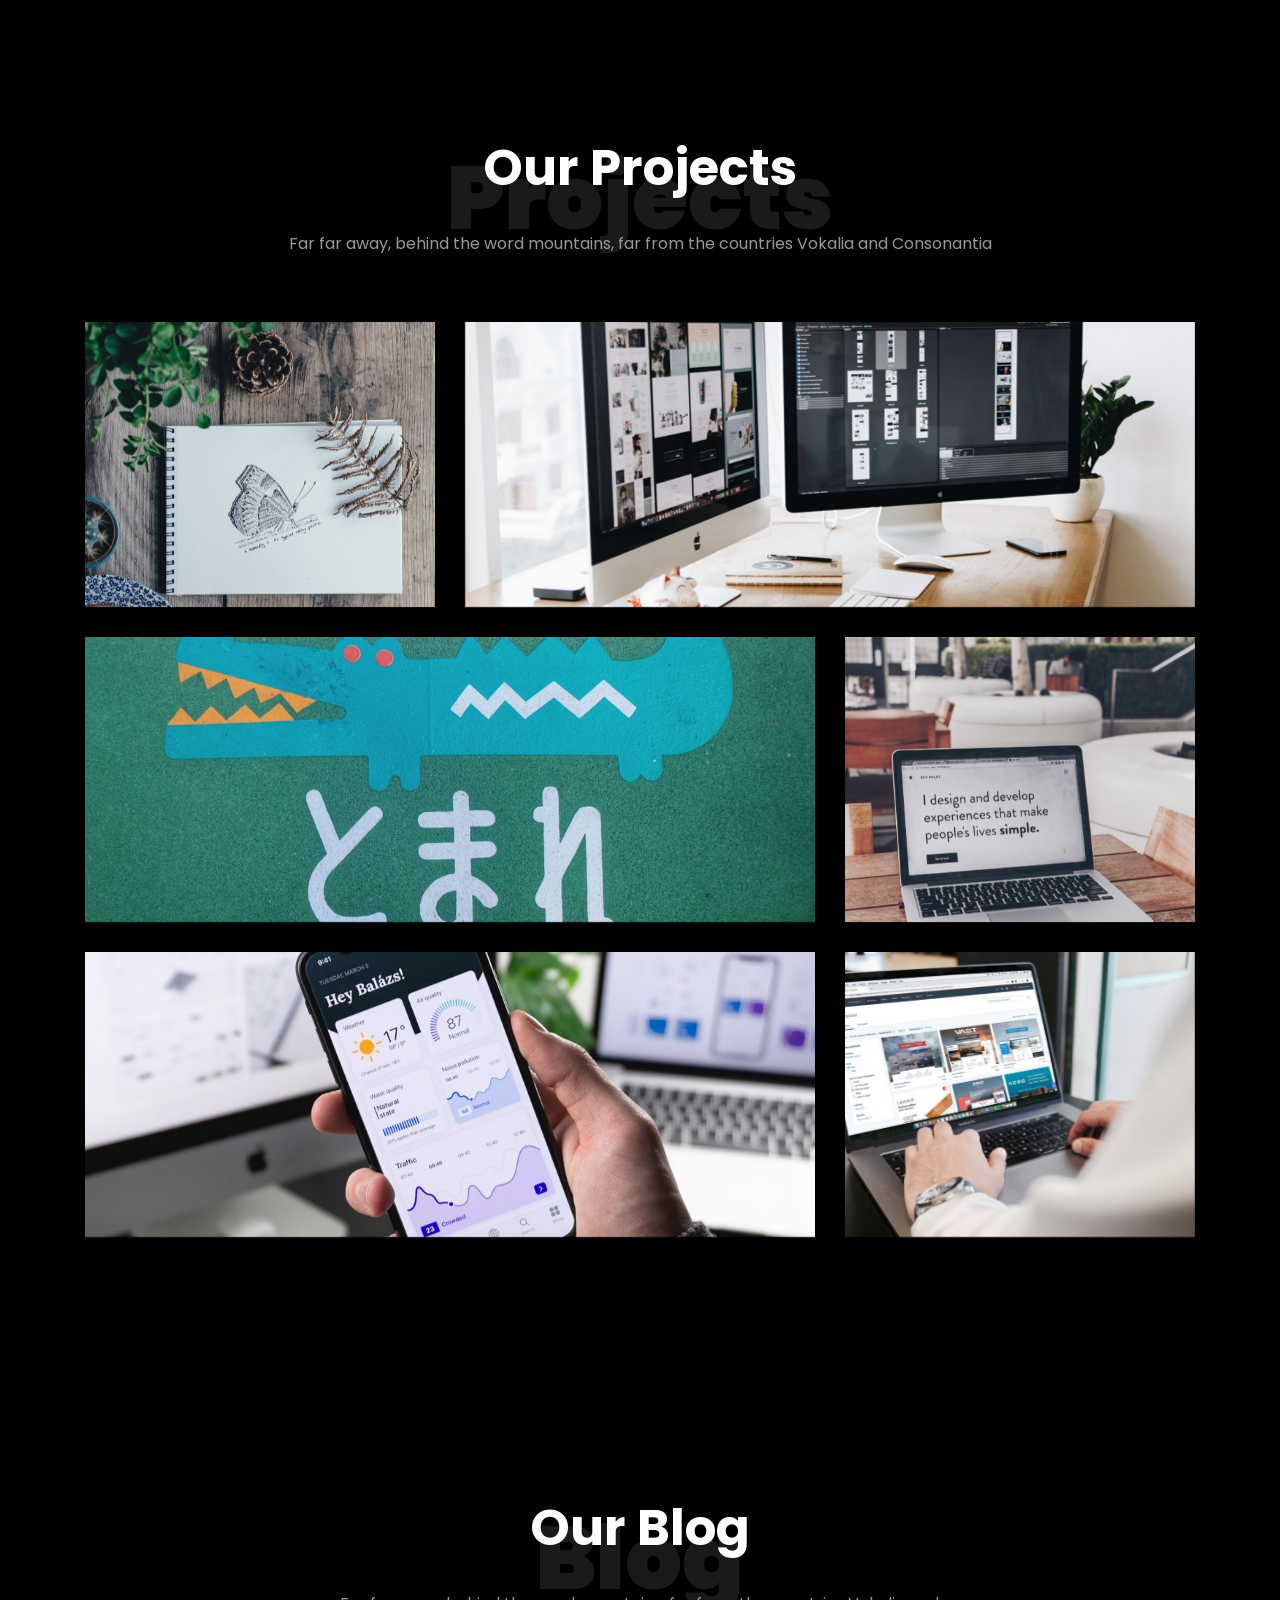
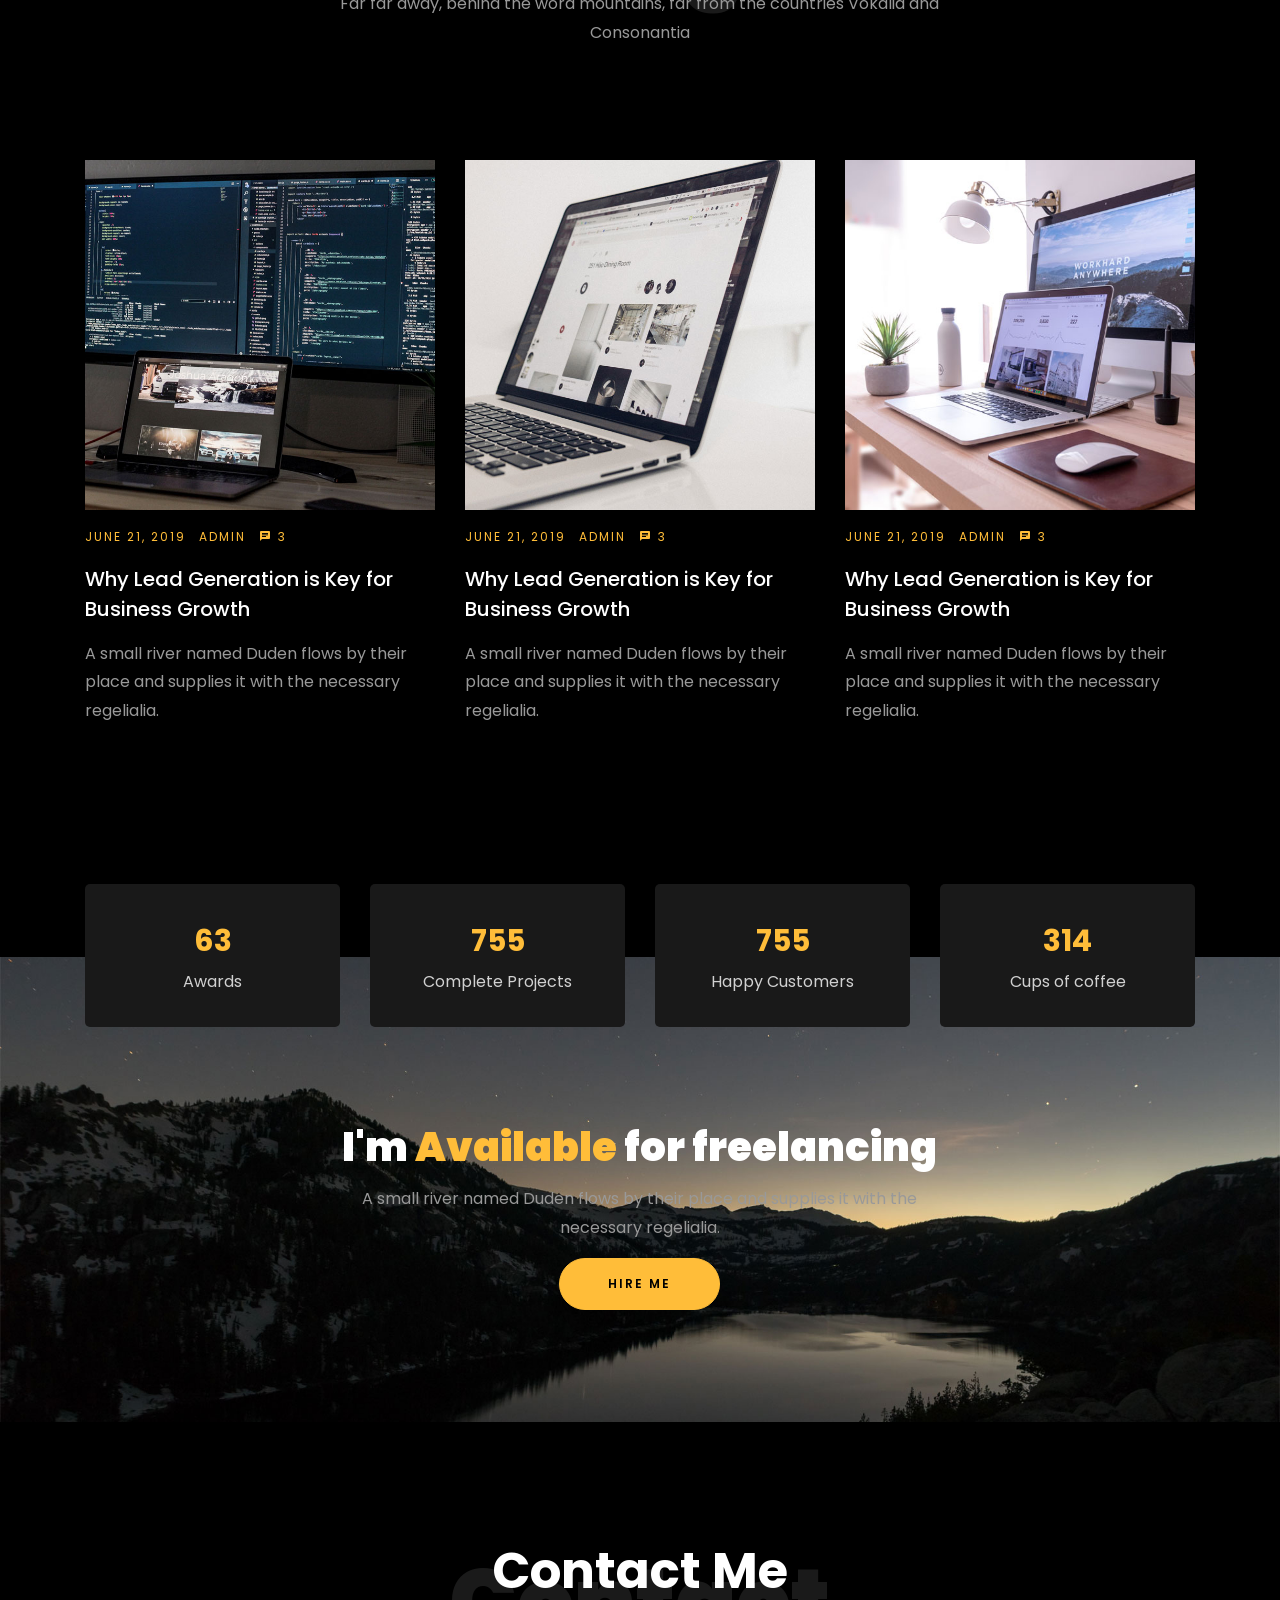
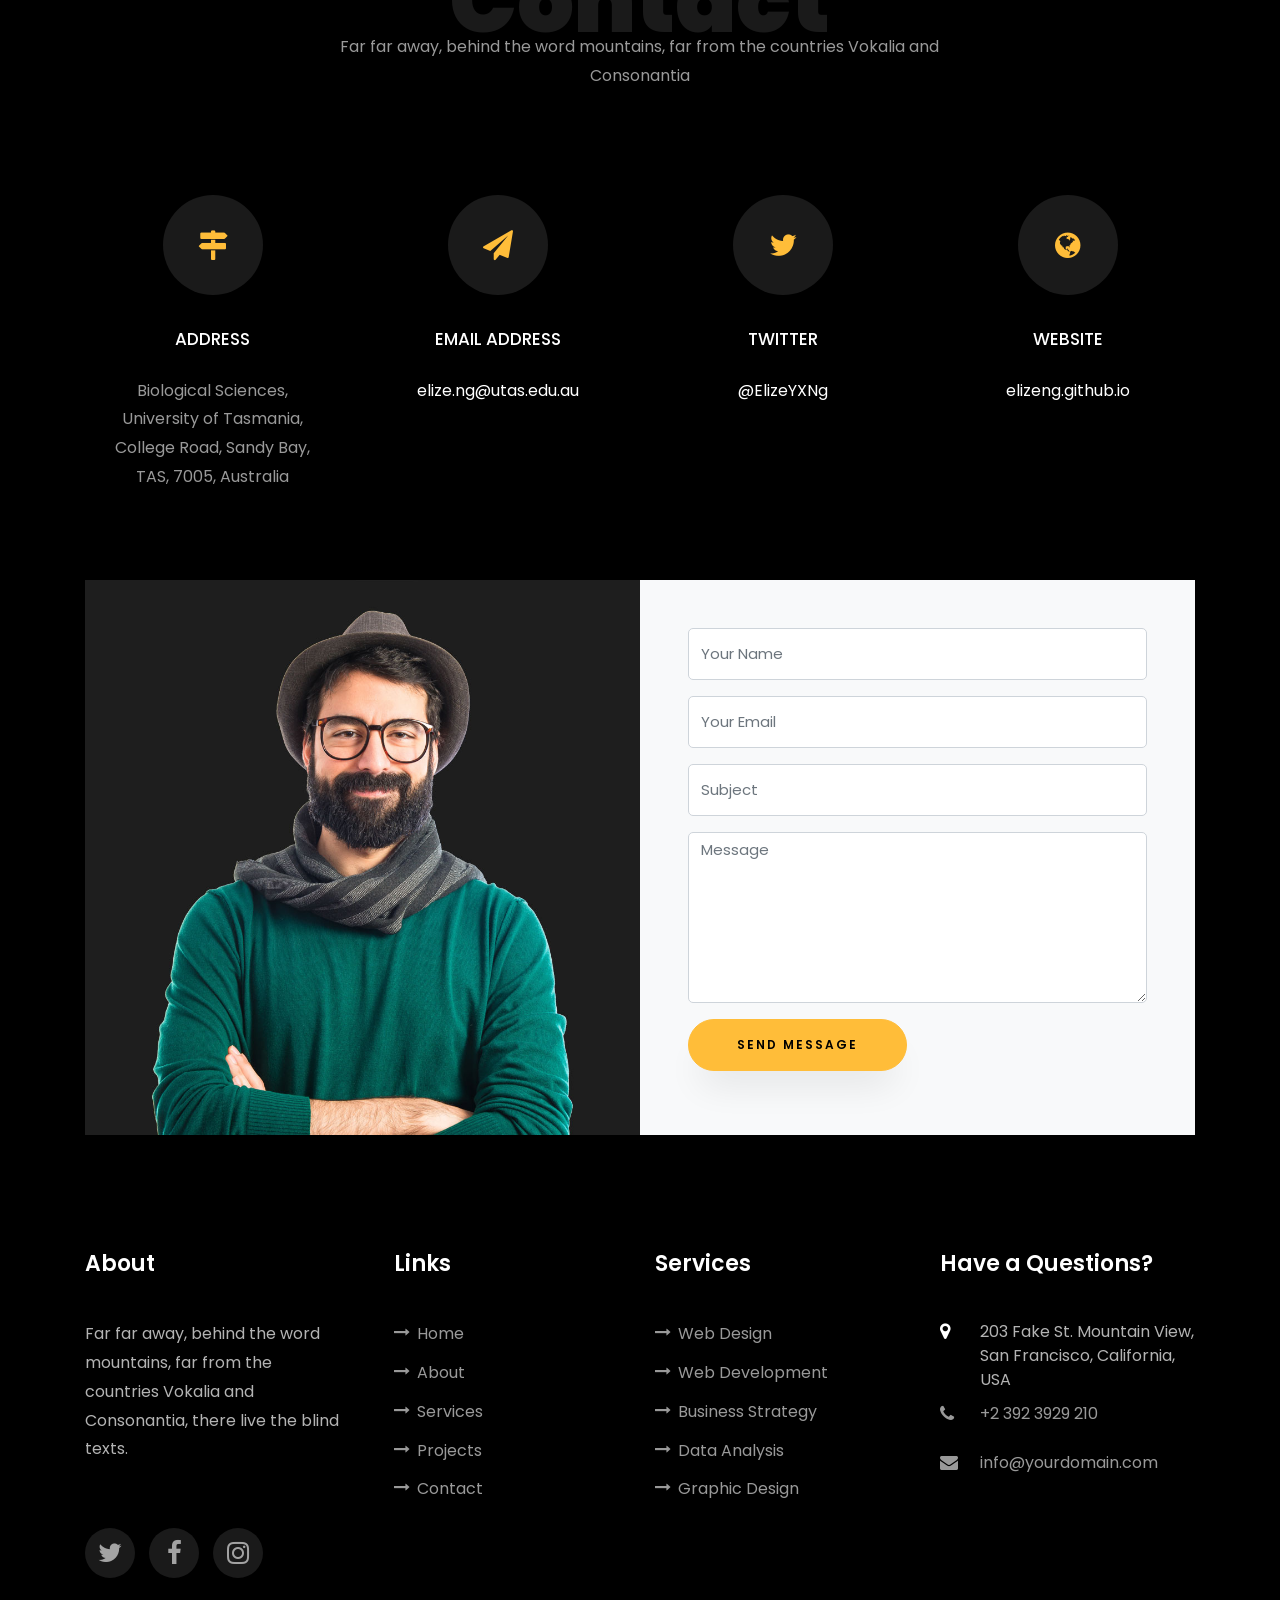
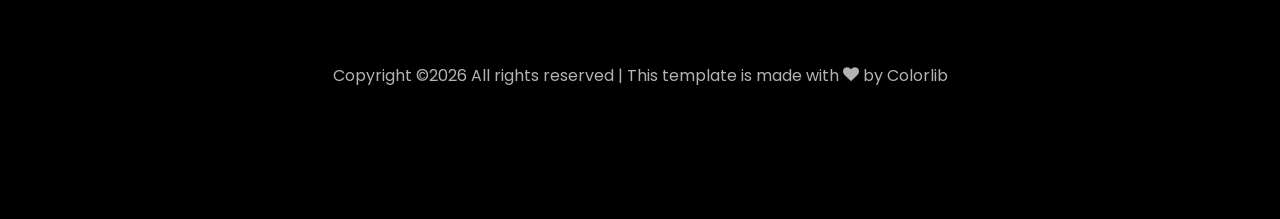
==== commit eb8271d0: "Update index.html" ====
--- a/index.html
+++ b/index.html
@@ -3,7 +3,7 @@
   <head>
 <link rel="icon" type="image/png" href="/media/icon_hucc9e8e72c75e02ef15e2c8d0482ba39d_46292_32x32_fill_lanczos_center_2.png" />
 <link rel="apple-touch-icon" type="image/png" href="/media/icon_hucc9e8e72c75e02ef15e2c8d0482ba39d_46292_180x180_fill_lanczos_center_2.png" />
-    <title>Elize Ng's Page</title>
+    <title>Elize Ng's Page OH YEAH</title>
     <meta charset="utf-8">
     <meta name="viewport" content="width=device-width, initial-scale=1, shrink-to-fit=no">
     
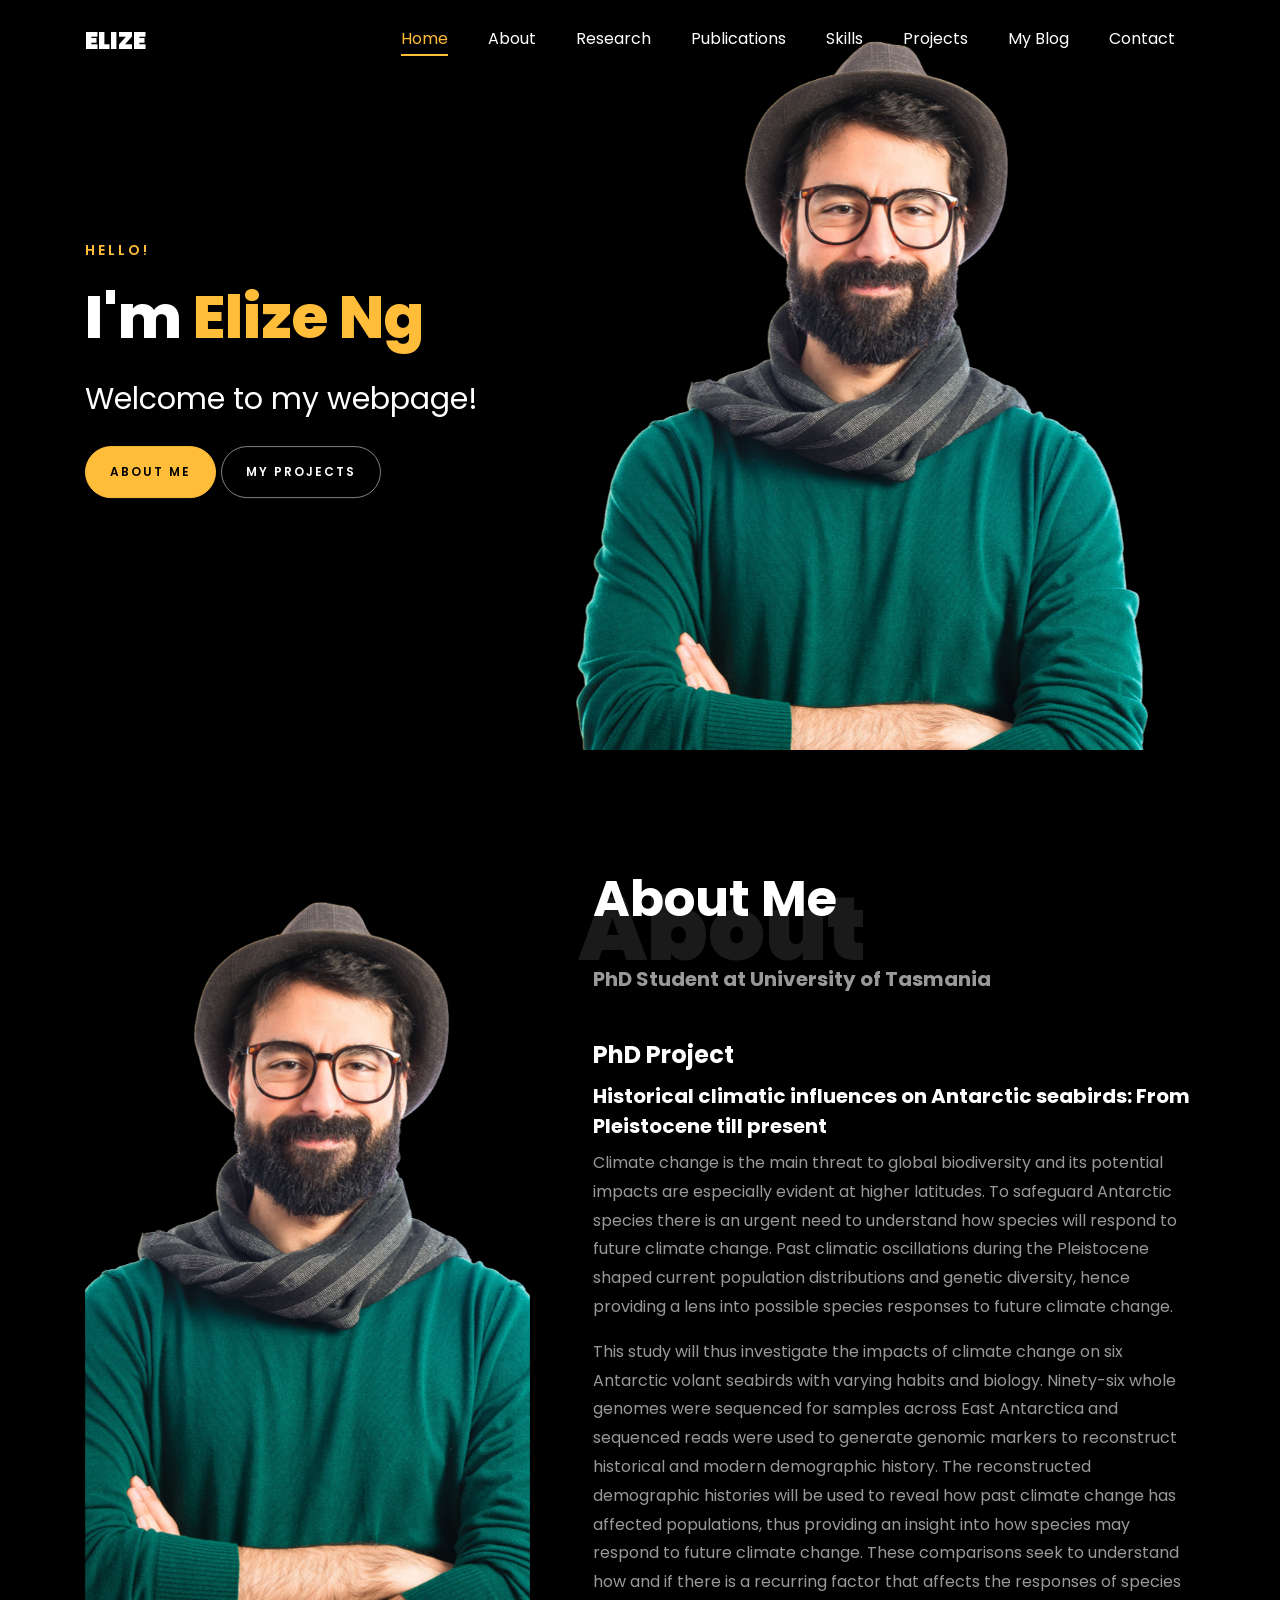
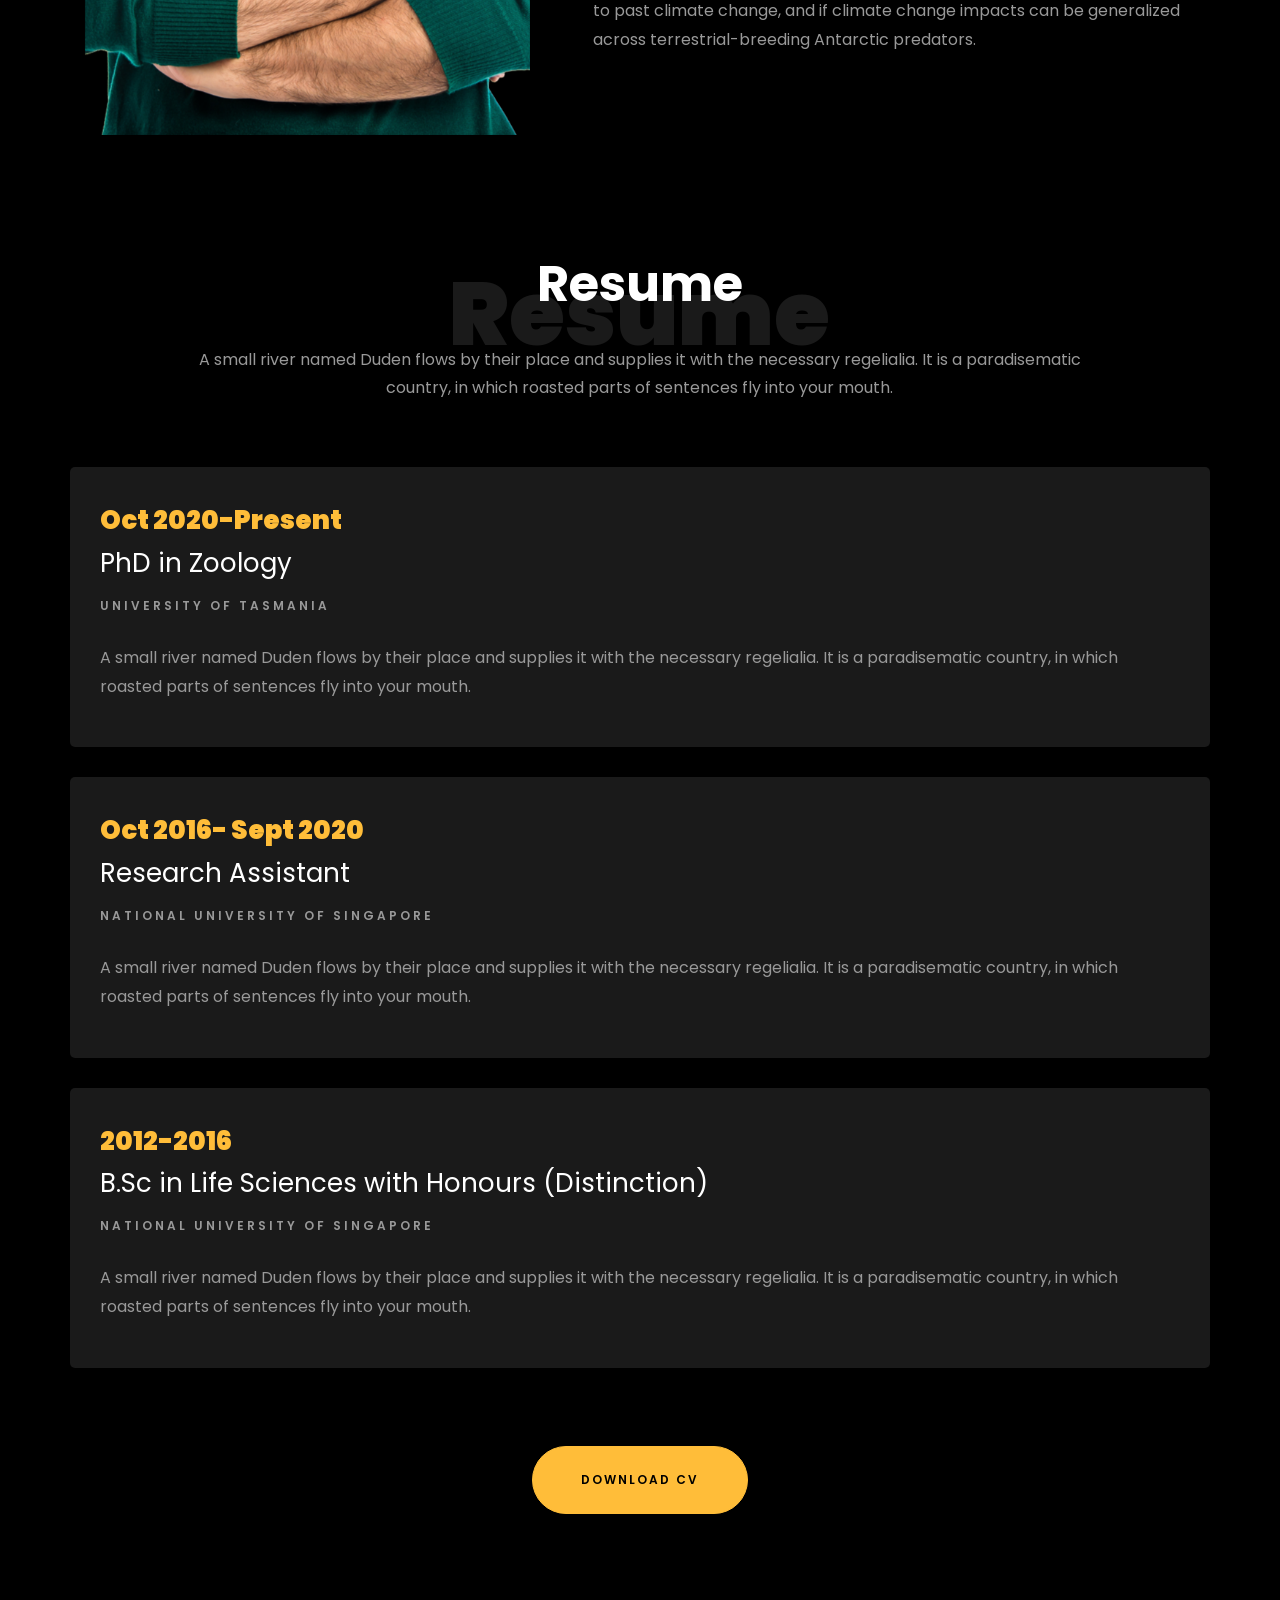
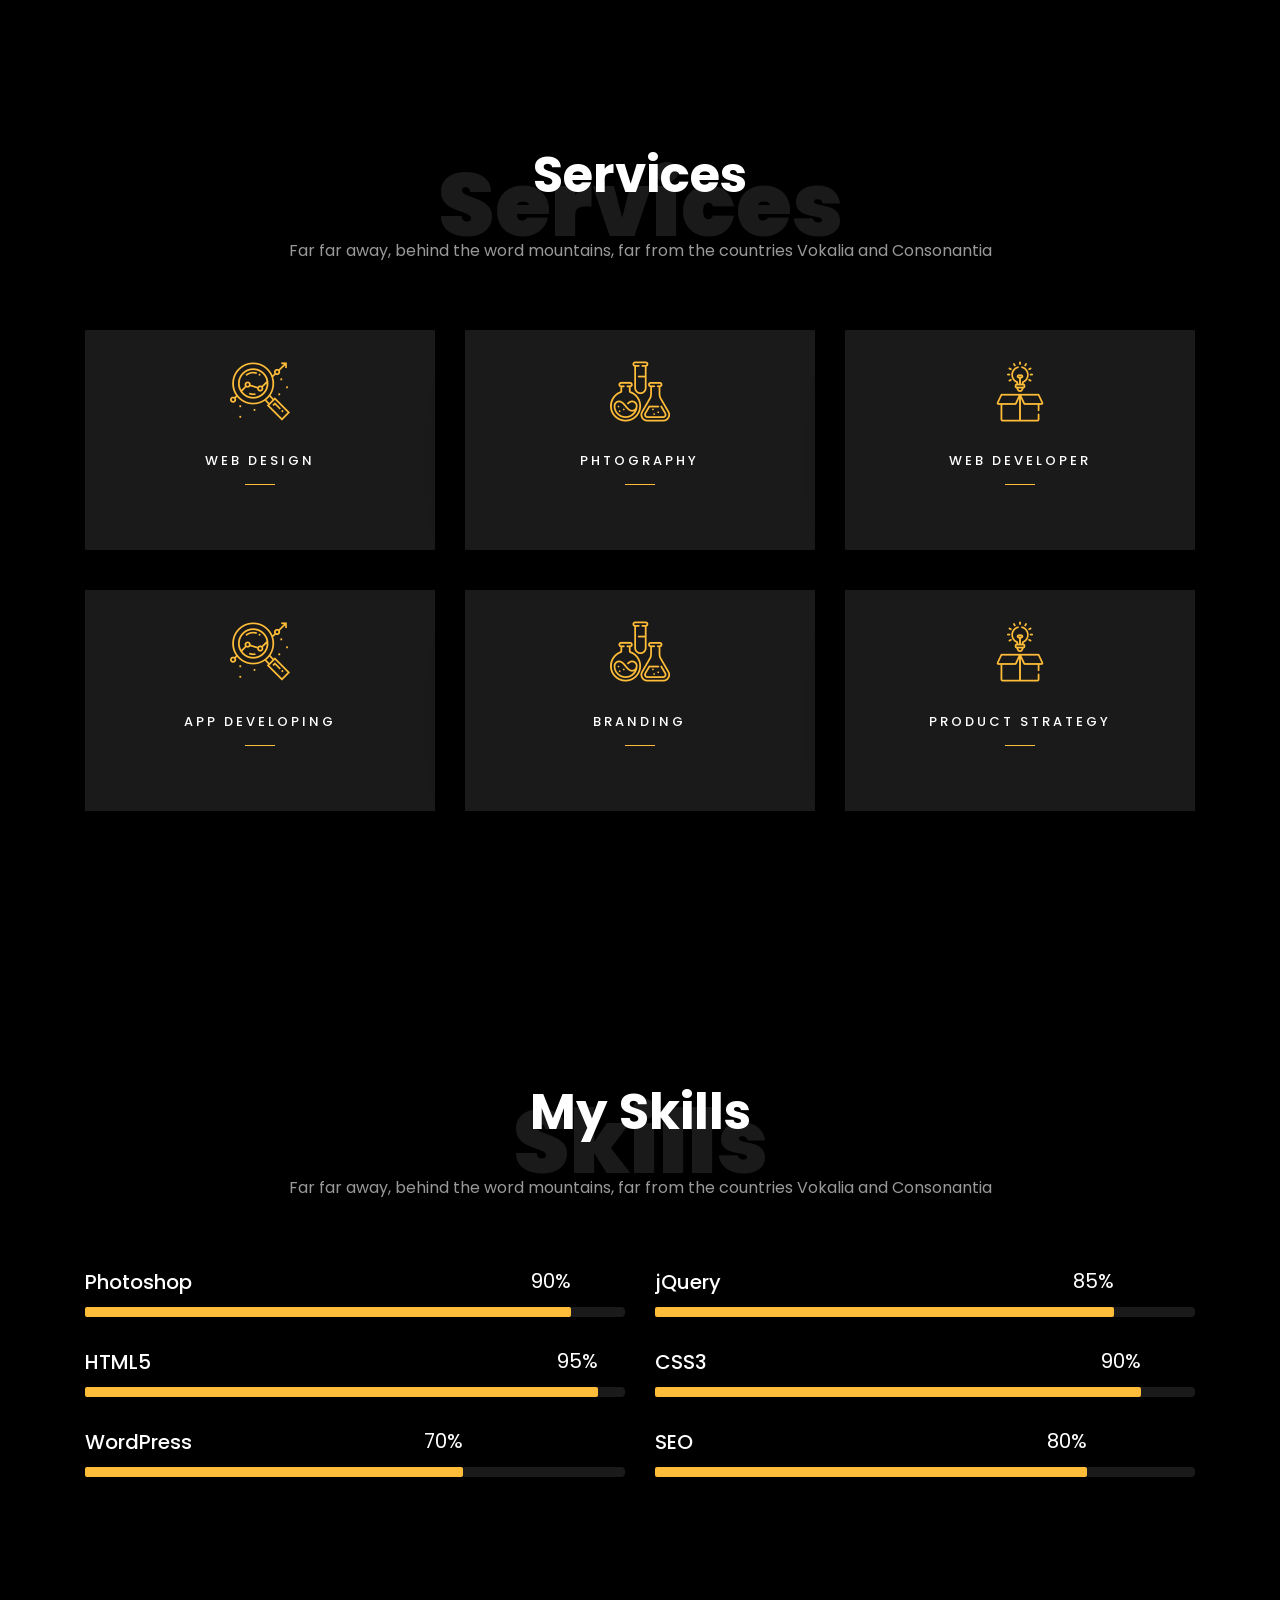
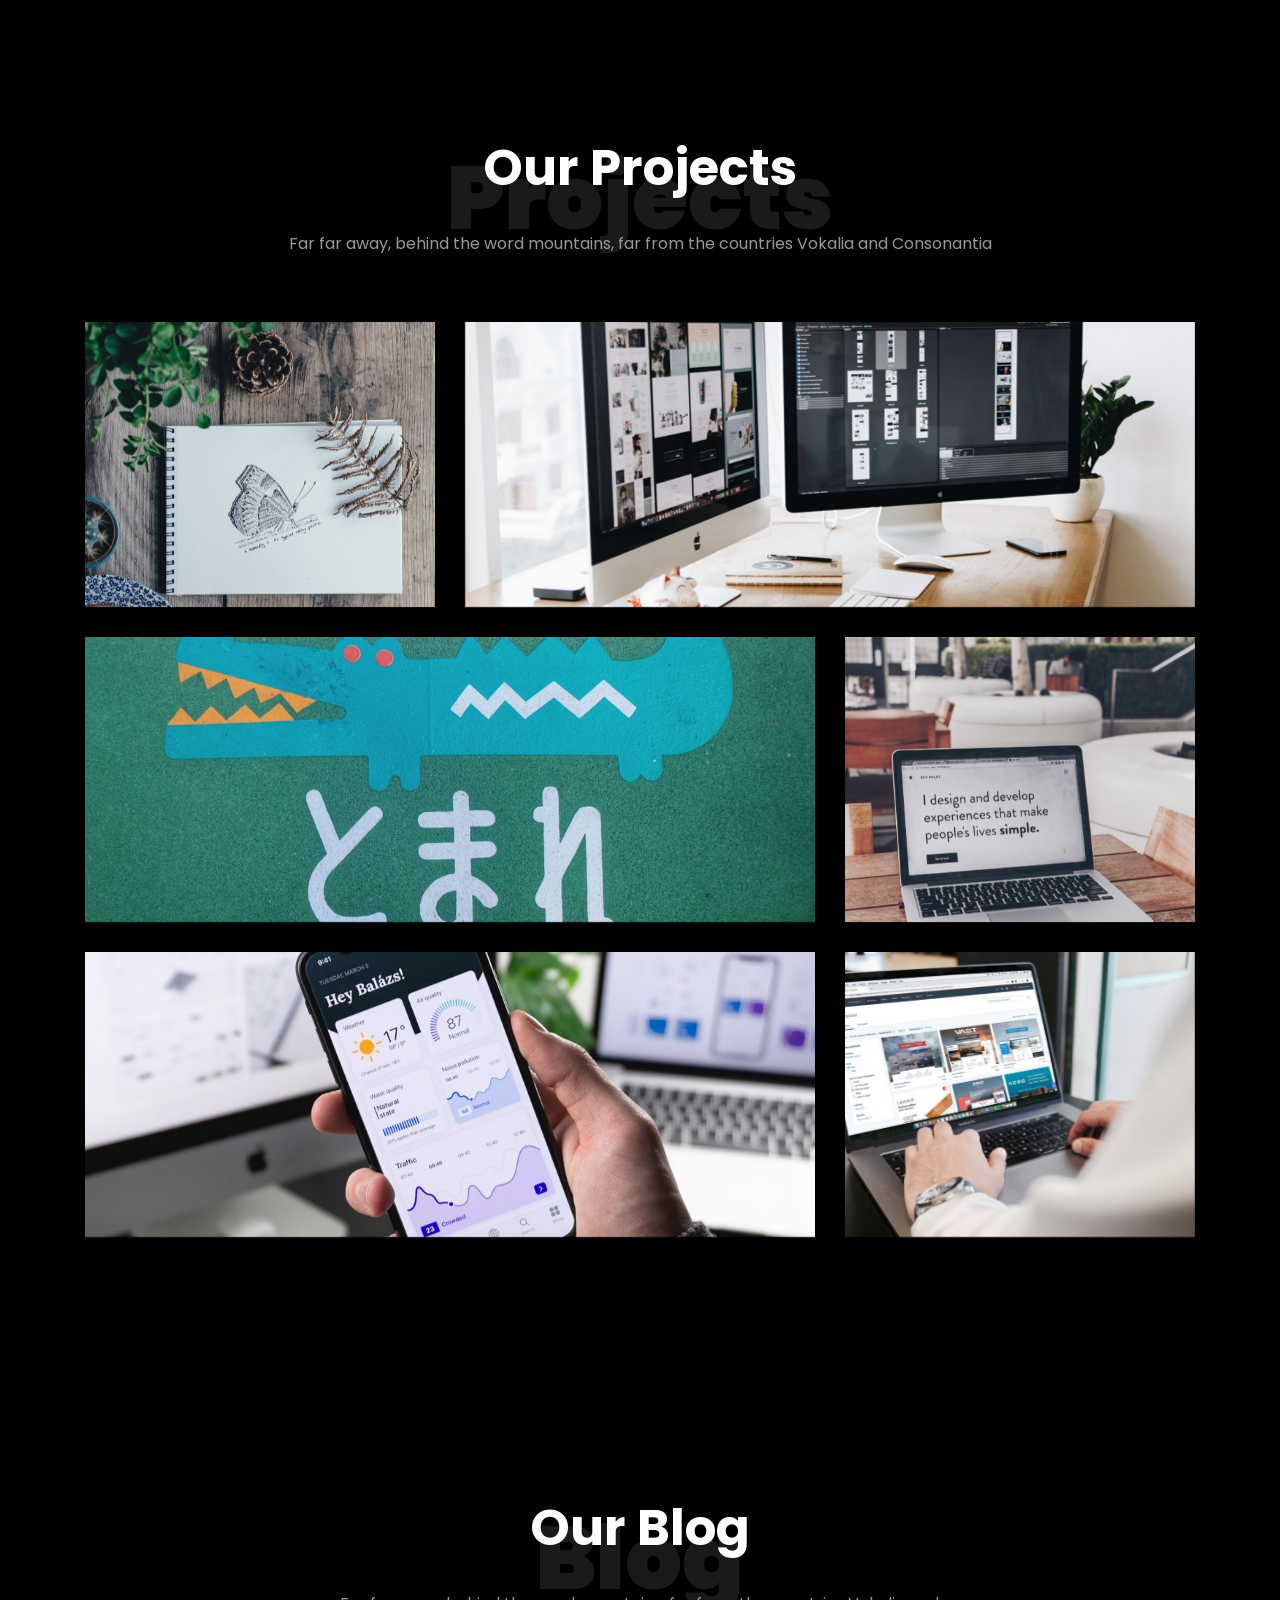
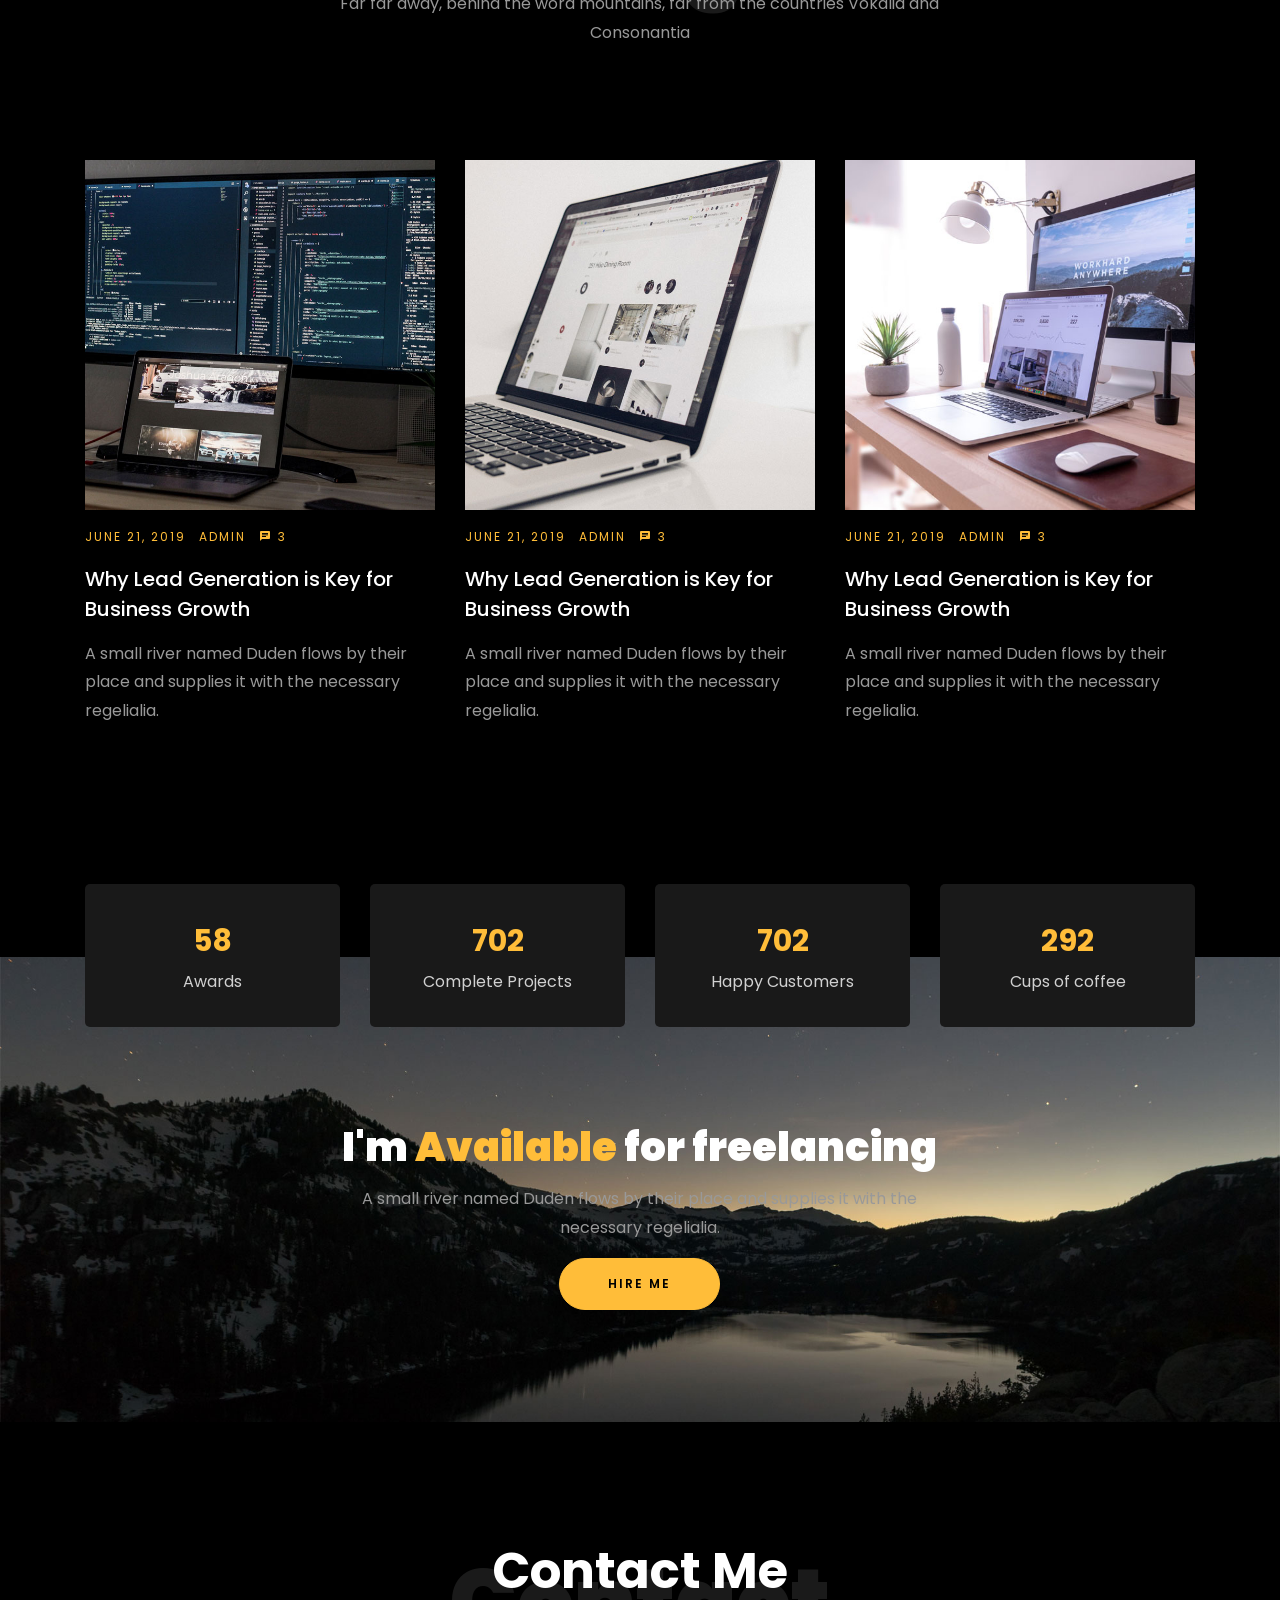
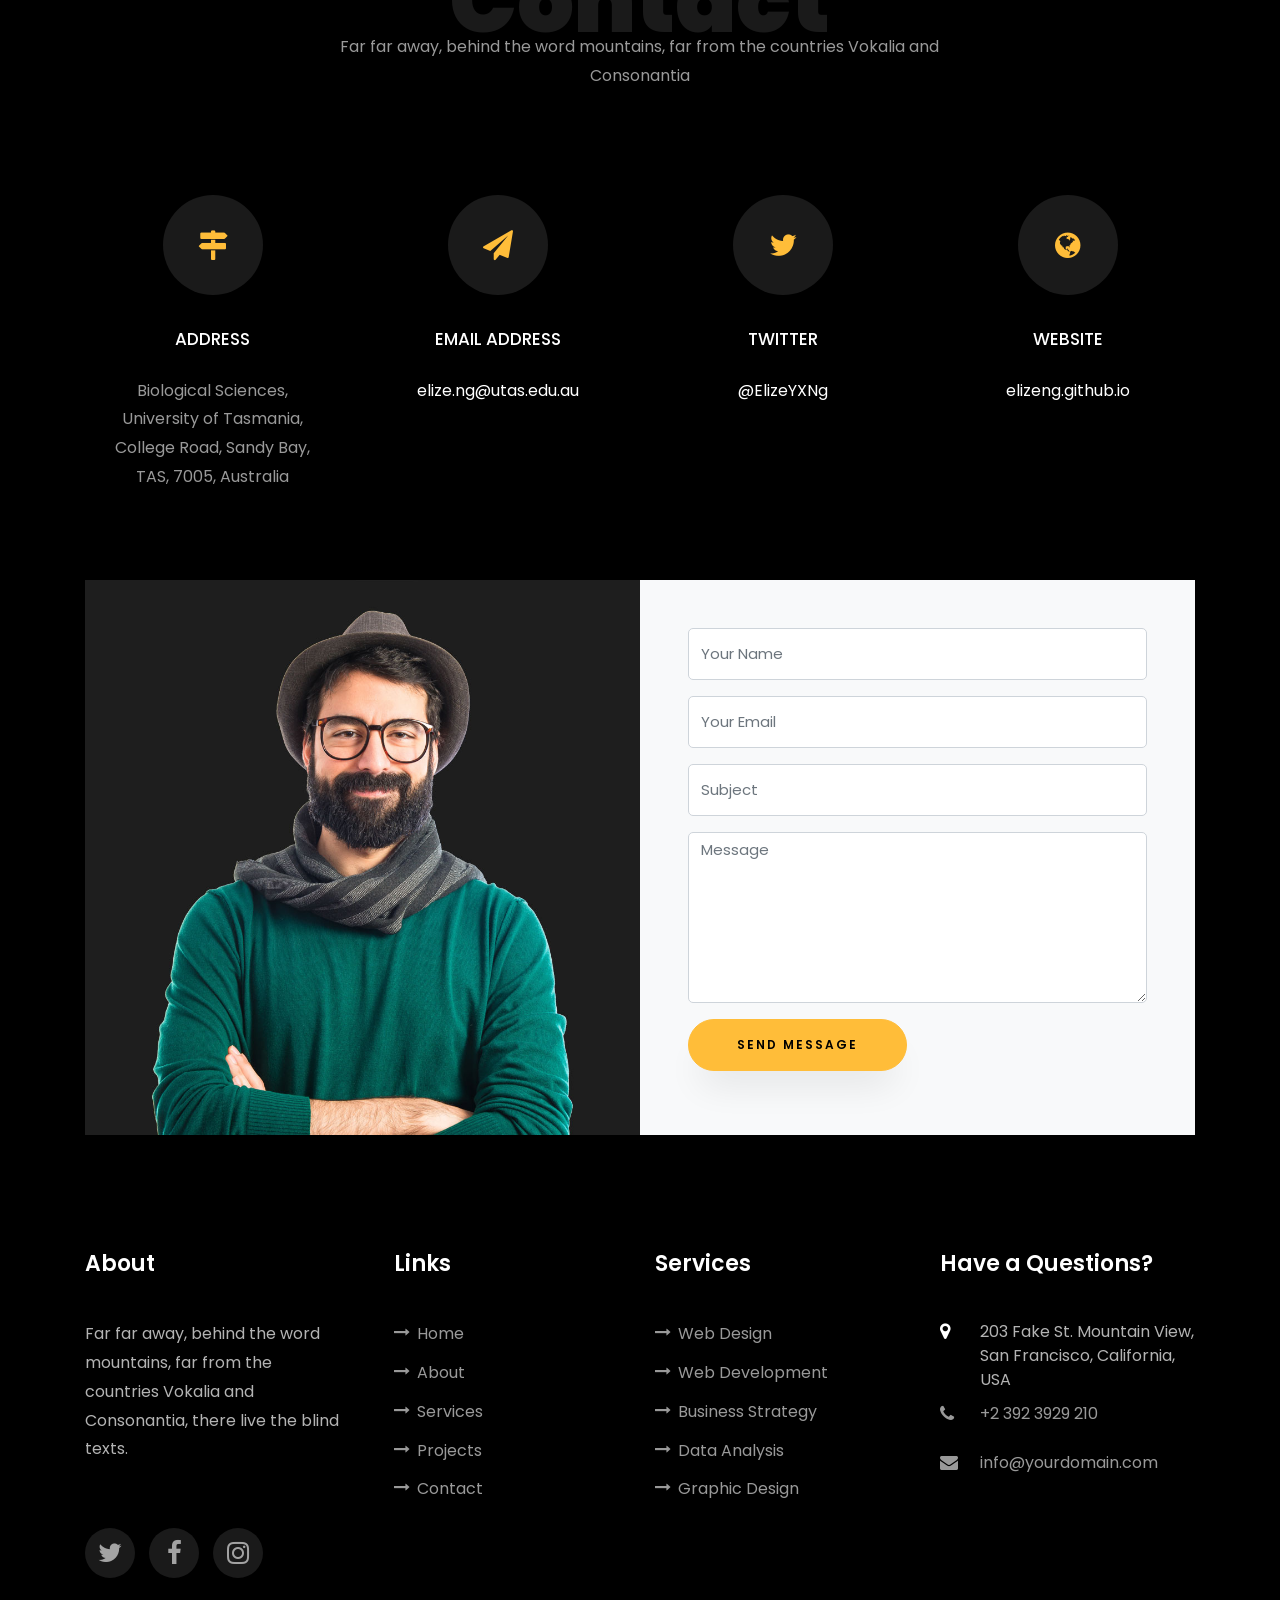
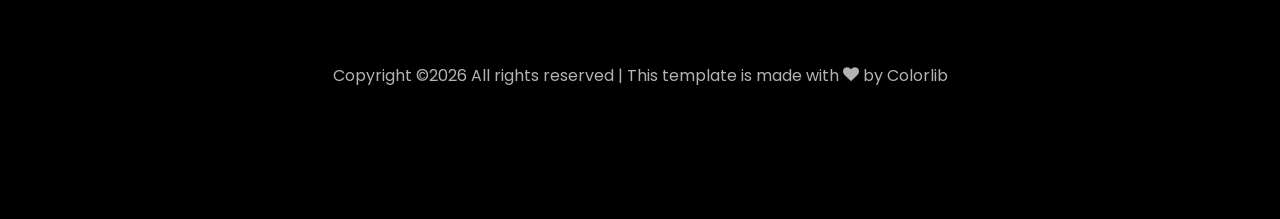
==== commit 9e6c139c: "Update index.html" ====
--- a/index.html
+++ b/index.html
@@ -1,9 +1,9 @@
 <!DOCTYPE html>
 <html lang="en">
   <head>
-<link rel="icon" type="image/png" href="/media/icon_hucc9e8e72c75e02ef15e2c8d0482ba39d_46292_32x32_fill_lanczos_center_2.png" />
-<link rel="apple-touch-icon" type="image/png" href="/media/icon_hucc9e8e72c75e02ef15e2c8d0482ba39d_46292_180x180_fill_lanczos_center_2.png" />
-    <title>Elize Ng's Page OH YEAH</title>
+<link rel="icon" type="image/png" href="/images/index.png" />
+<link rel="apple-touch-icon" type="image/png" href="/images/index.png" />
+    <title>Elize Ng's Page2</title>
     <meta charset="utf-8">
     <meta name="viewport" content="width=device-width, initial-scale=1, shrink-to-fit=no">
     
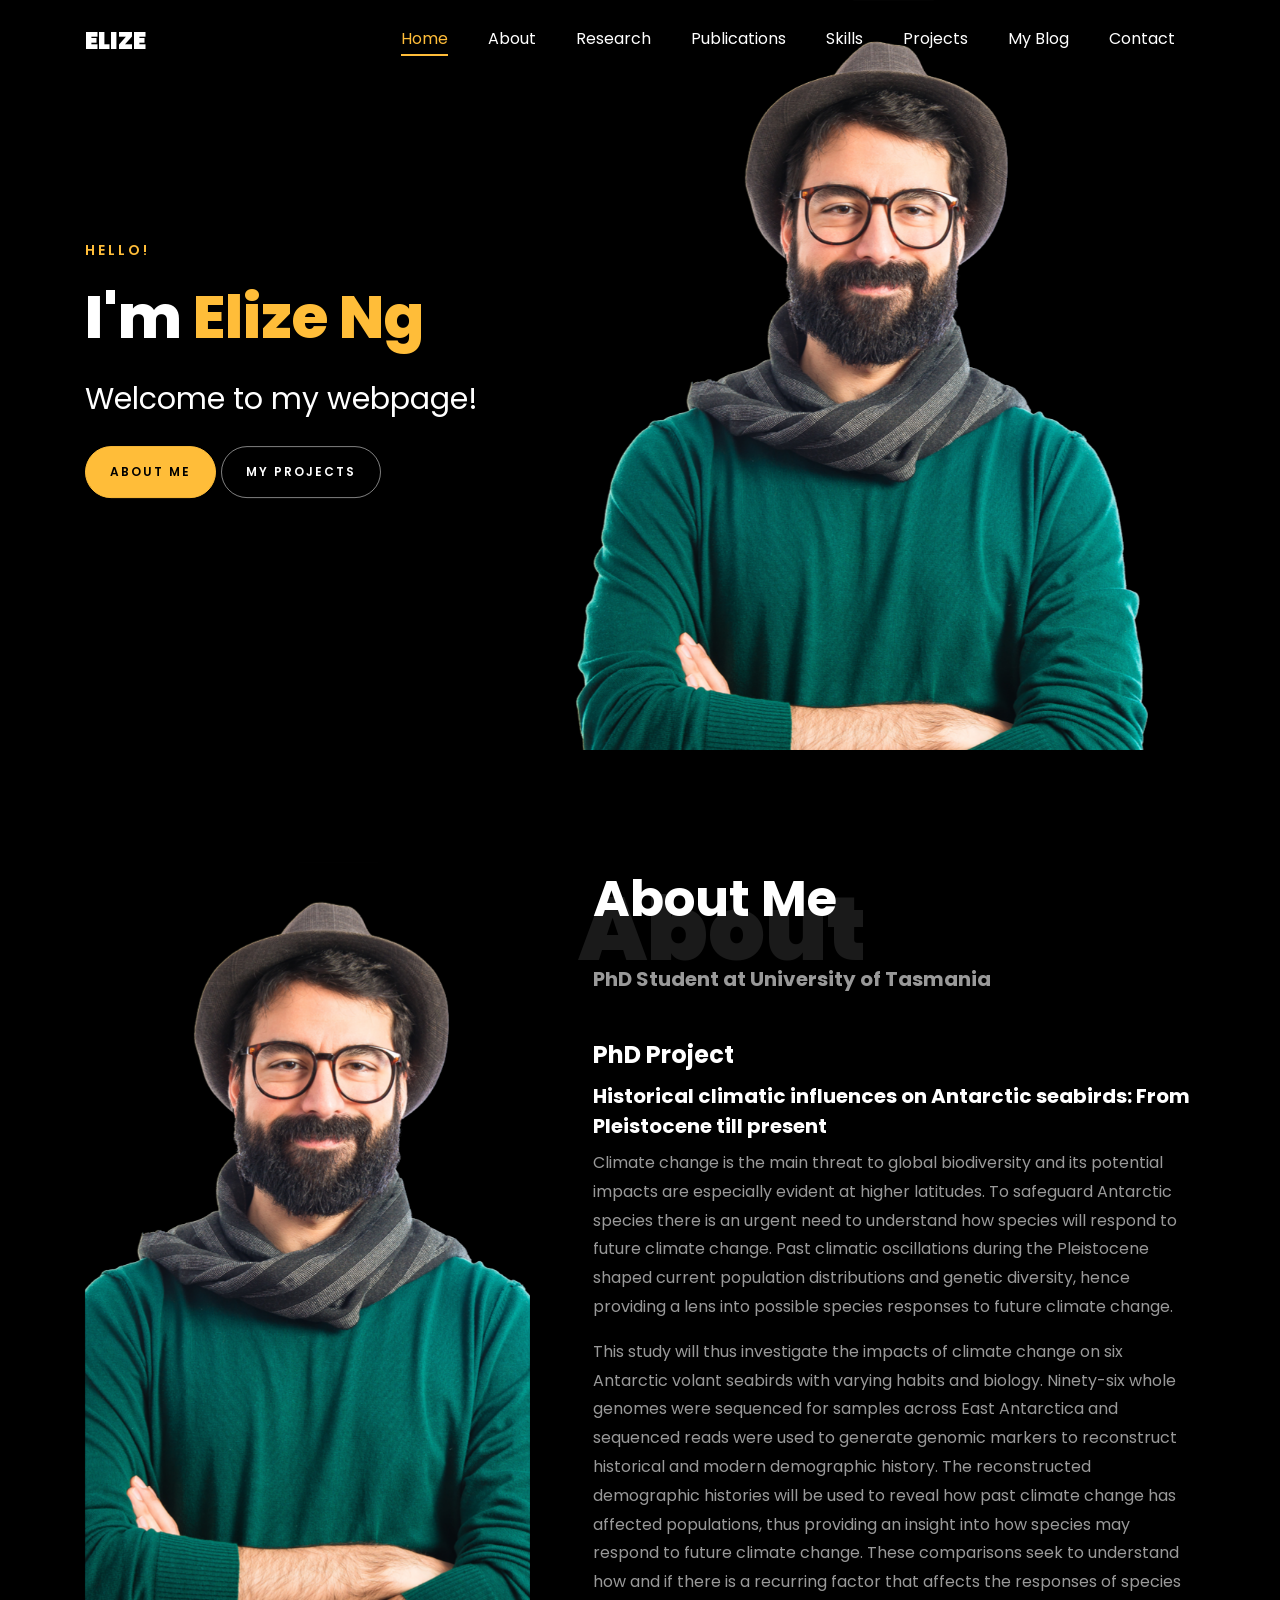
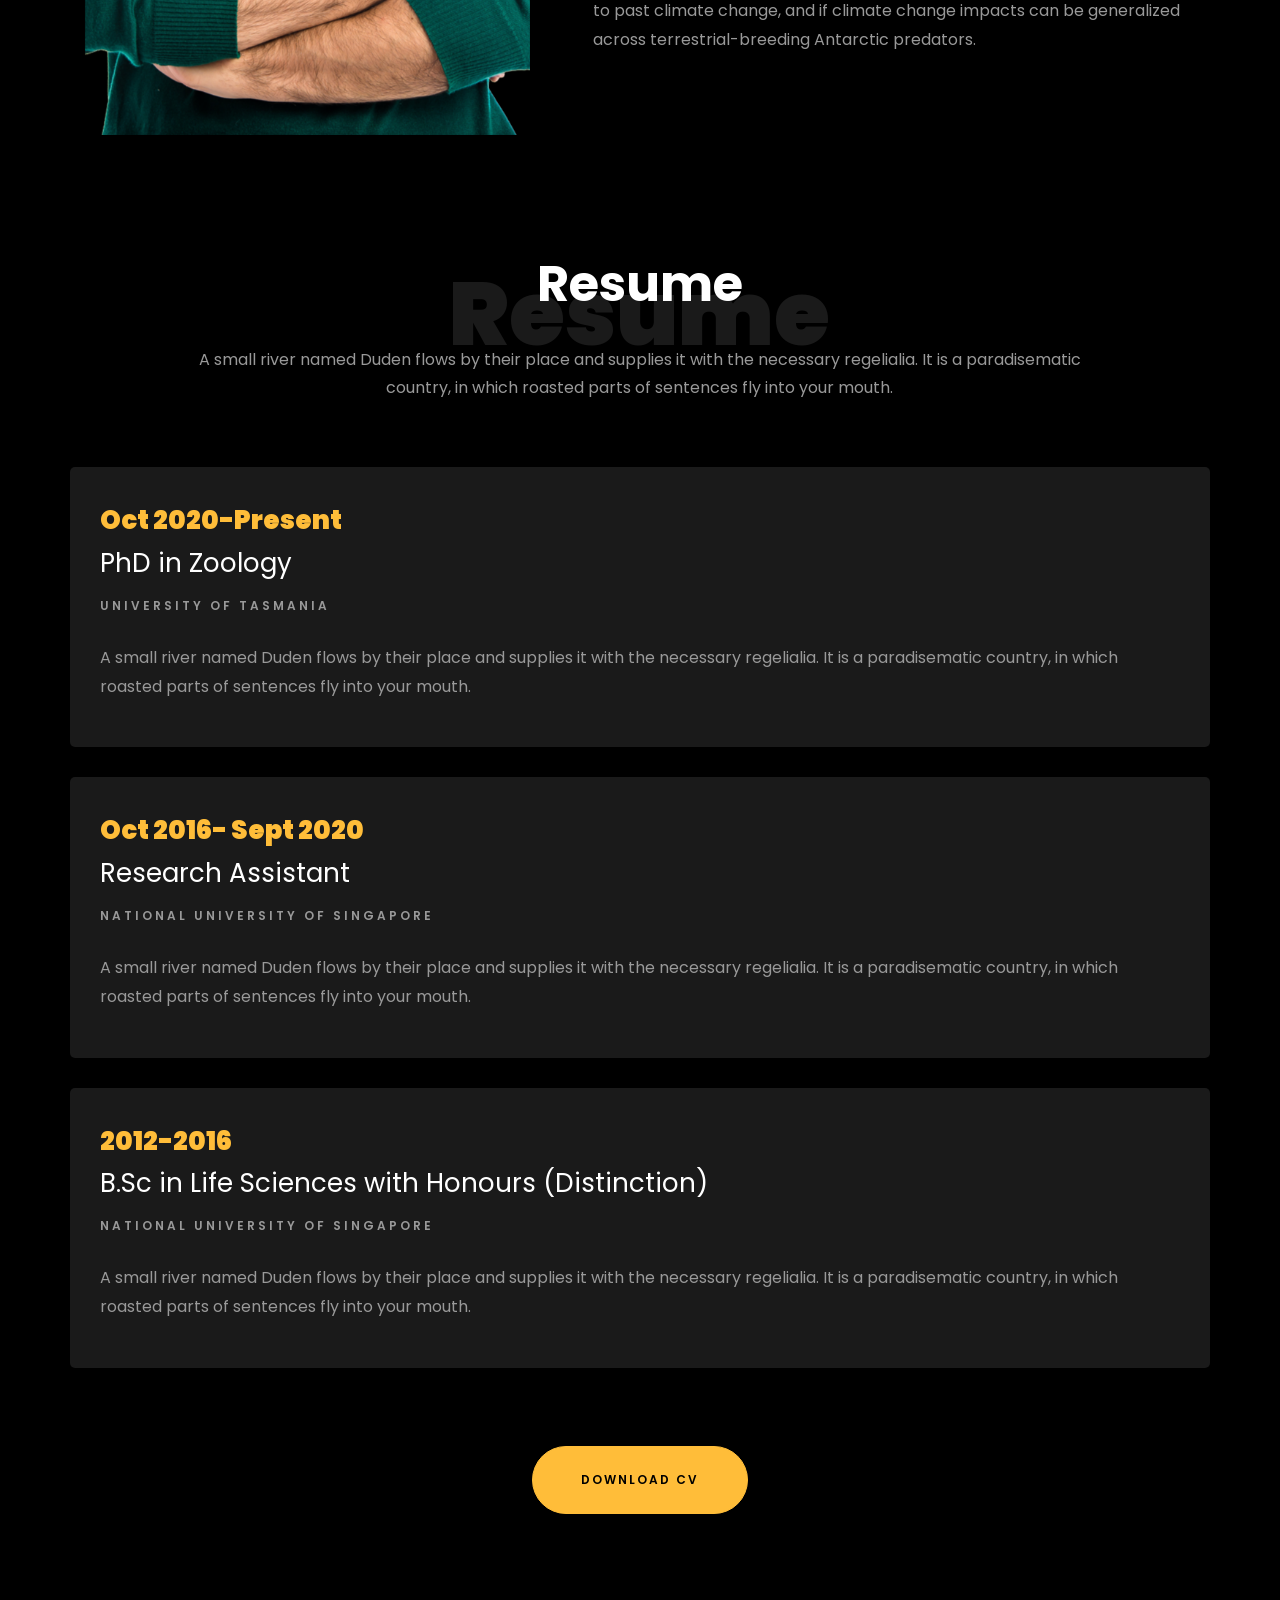
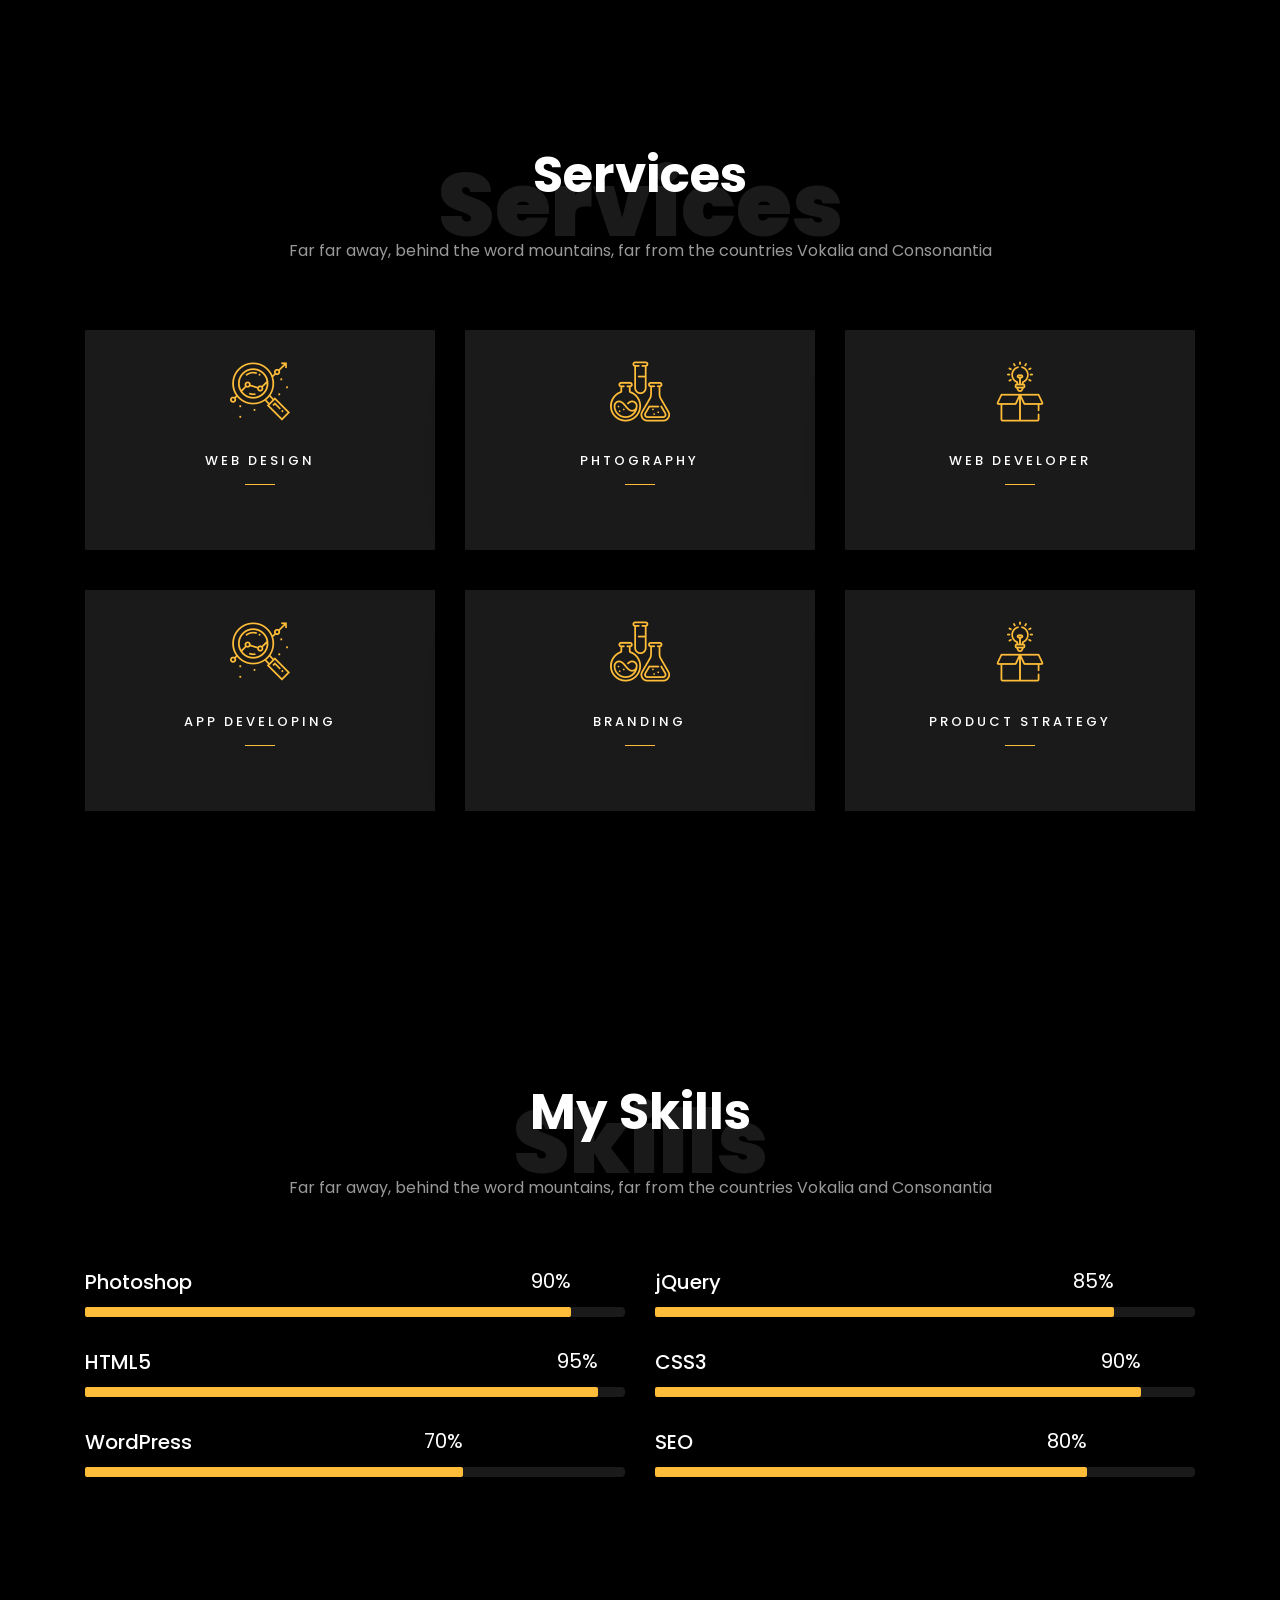
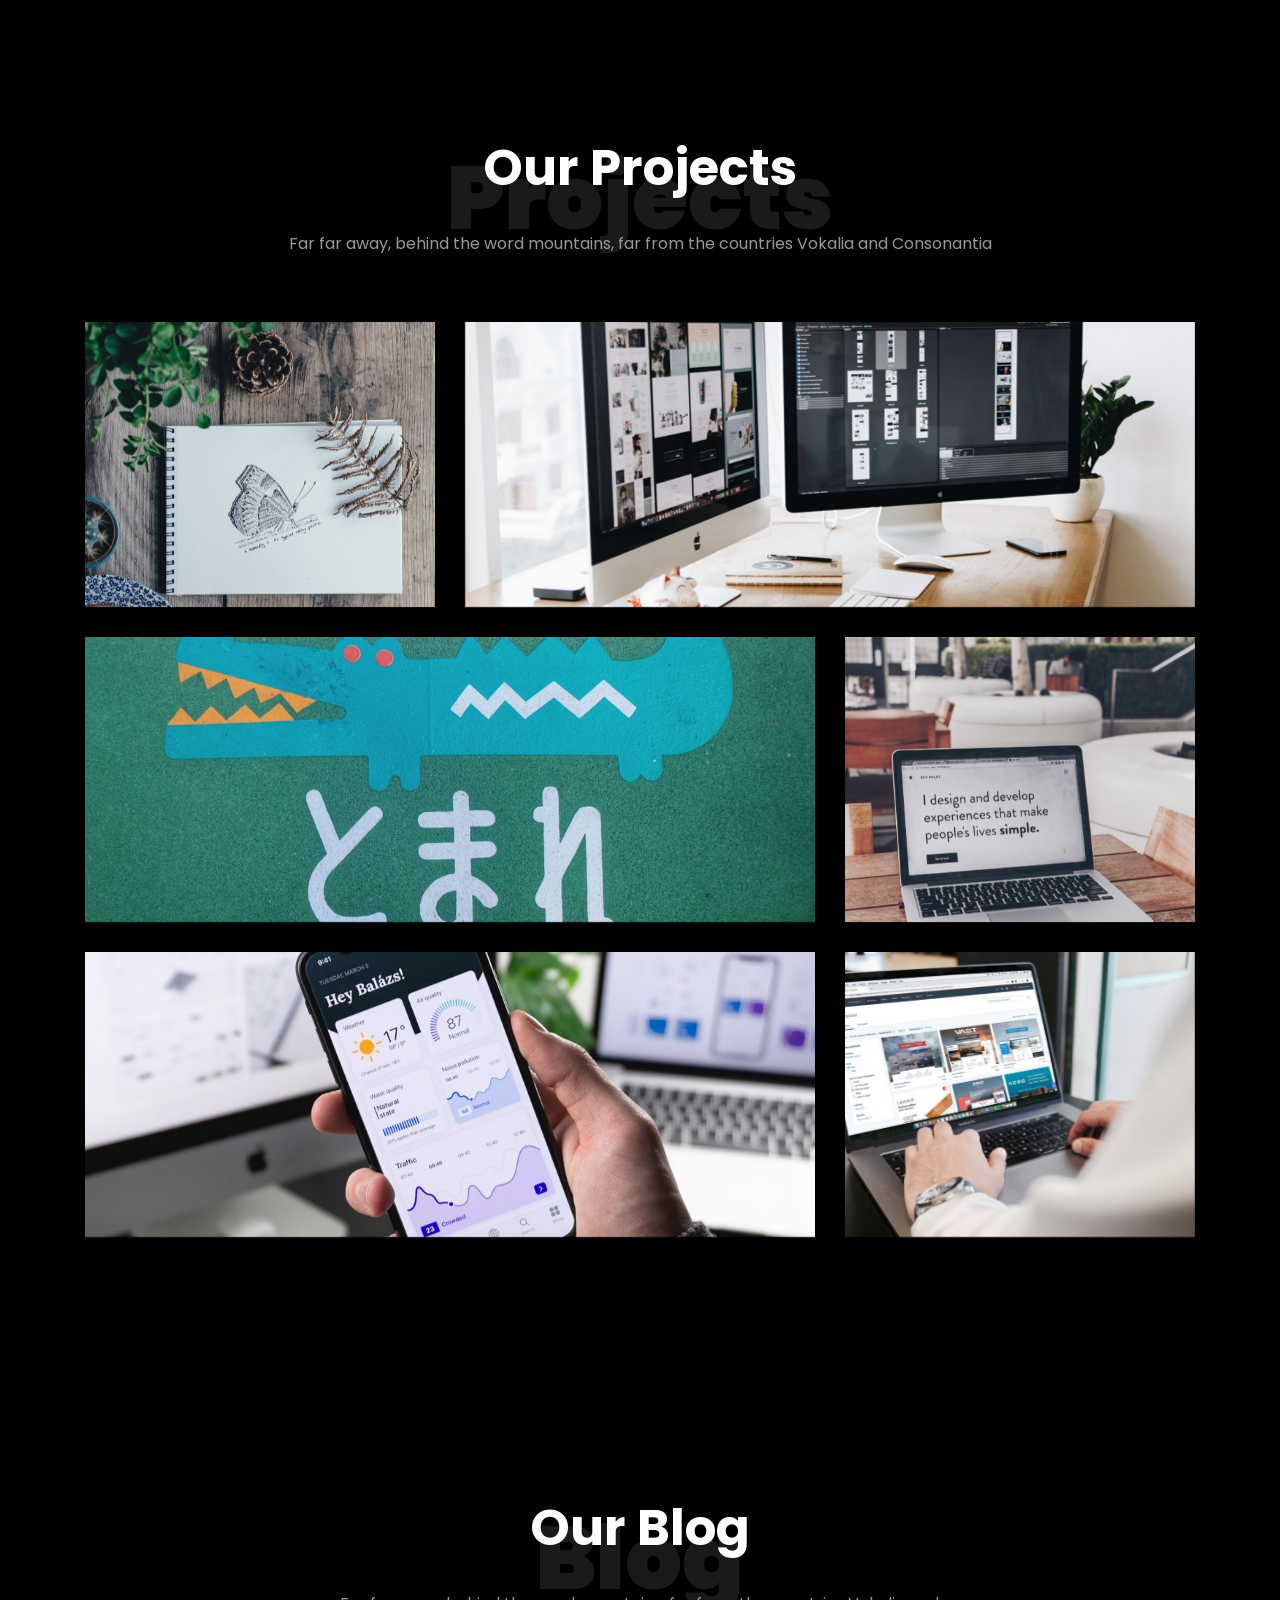
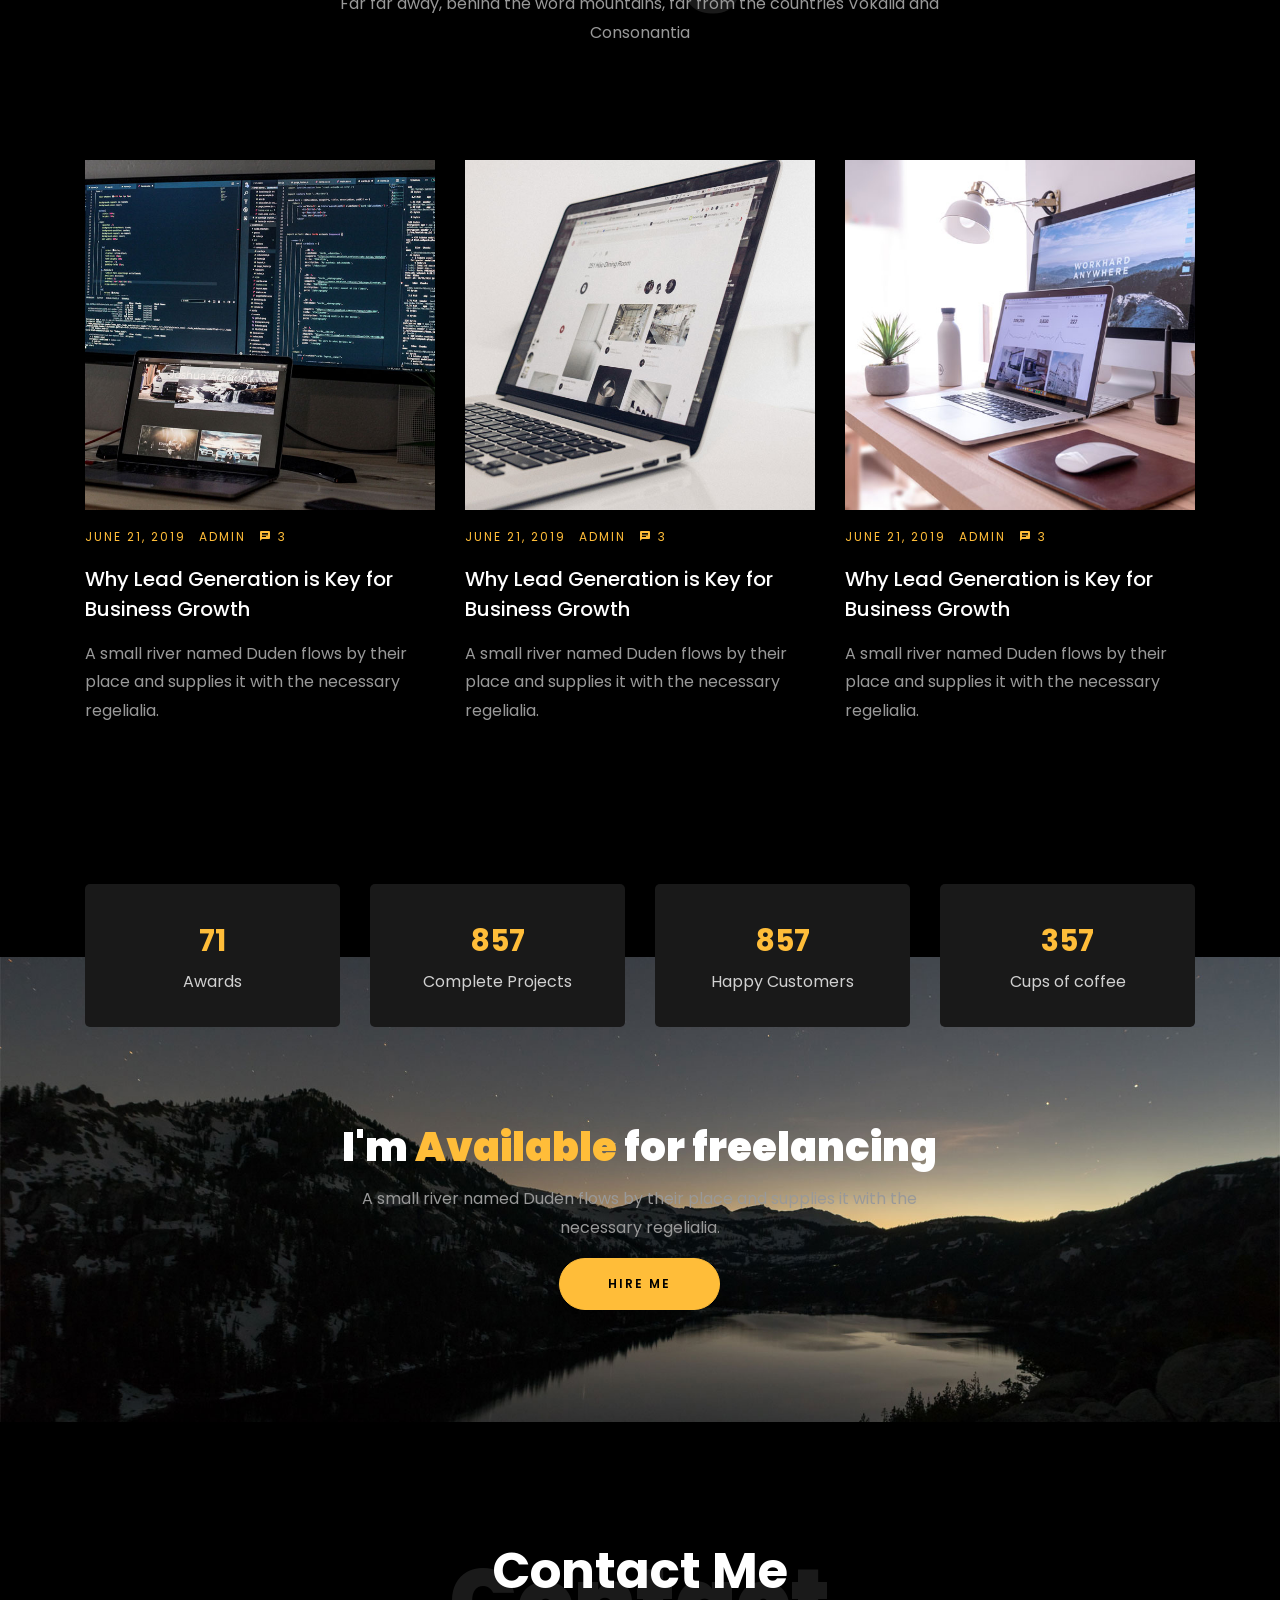
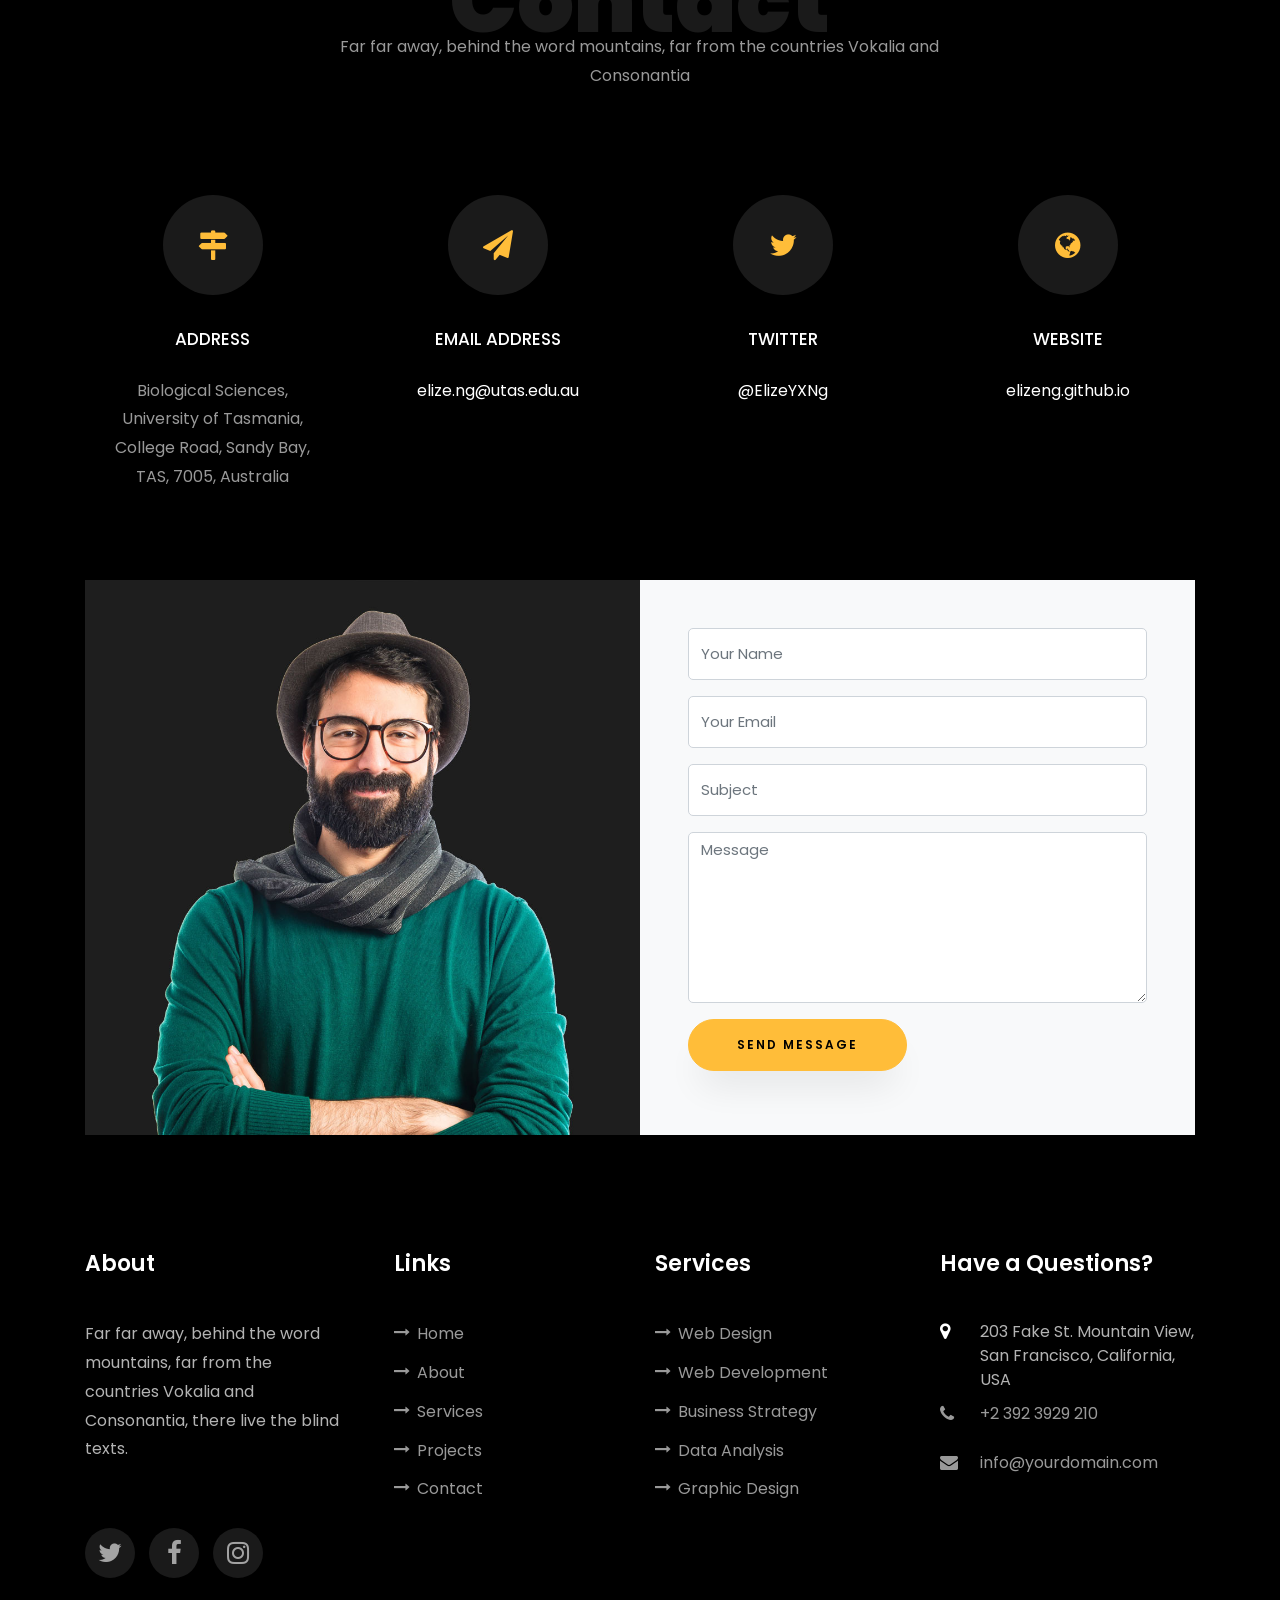
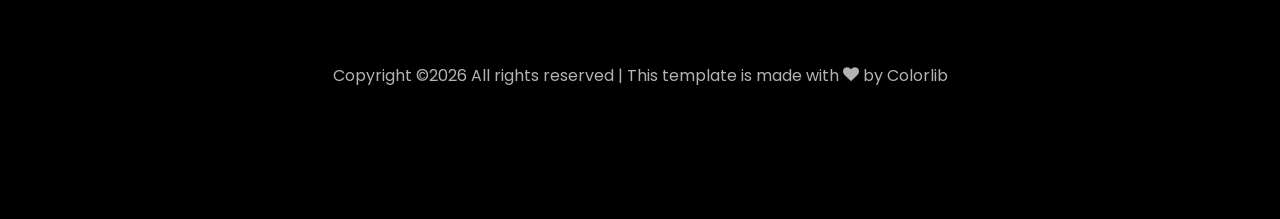
==== commit 81e349ea: "Update index.html" ====
--- a/index.html
+++ b/index.html
@@ -3,7 +3,7 @@
   <head>
 <link rel="icon" type="image/png" href="/images/index.png" />
 <link rel="apple-touch-icon" type="image/png" href="/images/index.png" />
-    <title>Elize Ng's Page2</title>
+    <title>Elize Ng's Page3</title>
     <meta charset="utf-8">
     <meta name="viewport" content="width=device-width, initial-scale=1, shrink-to-fit=no">
     
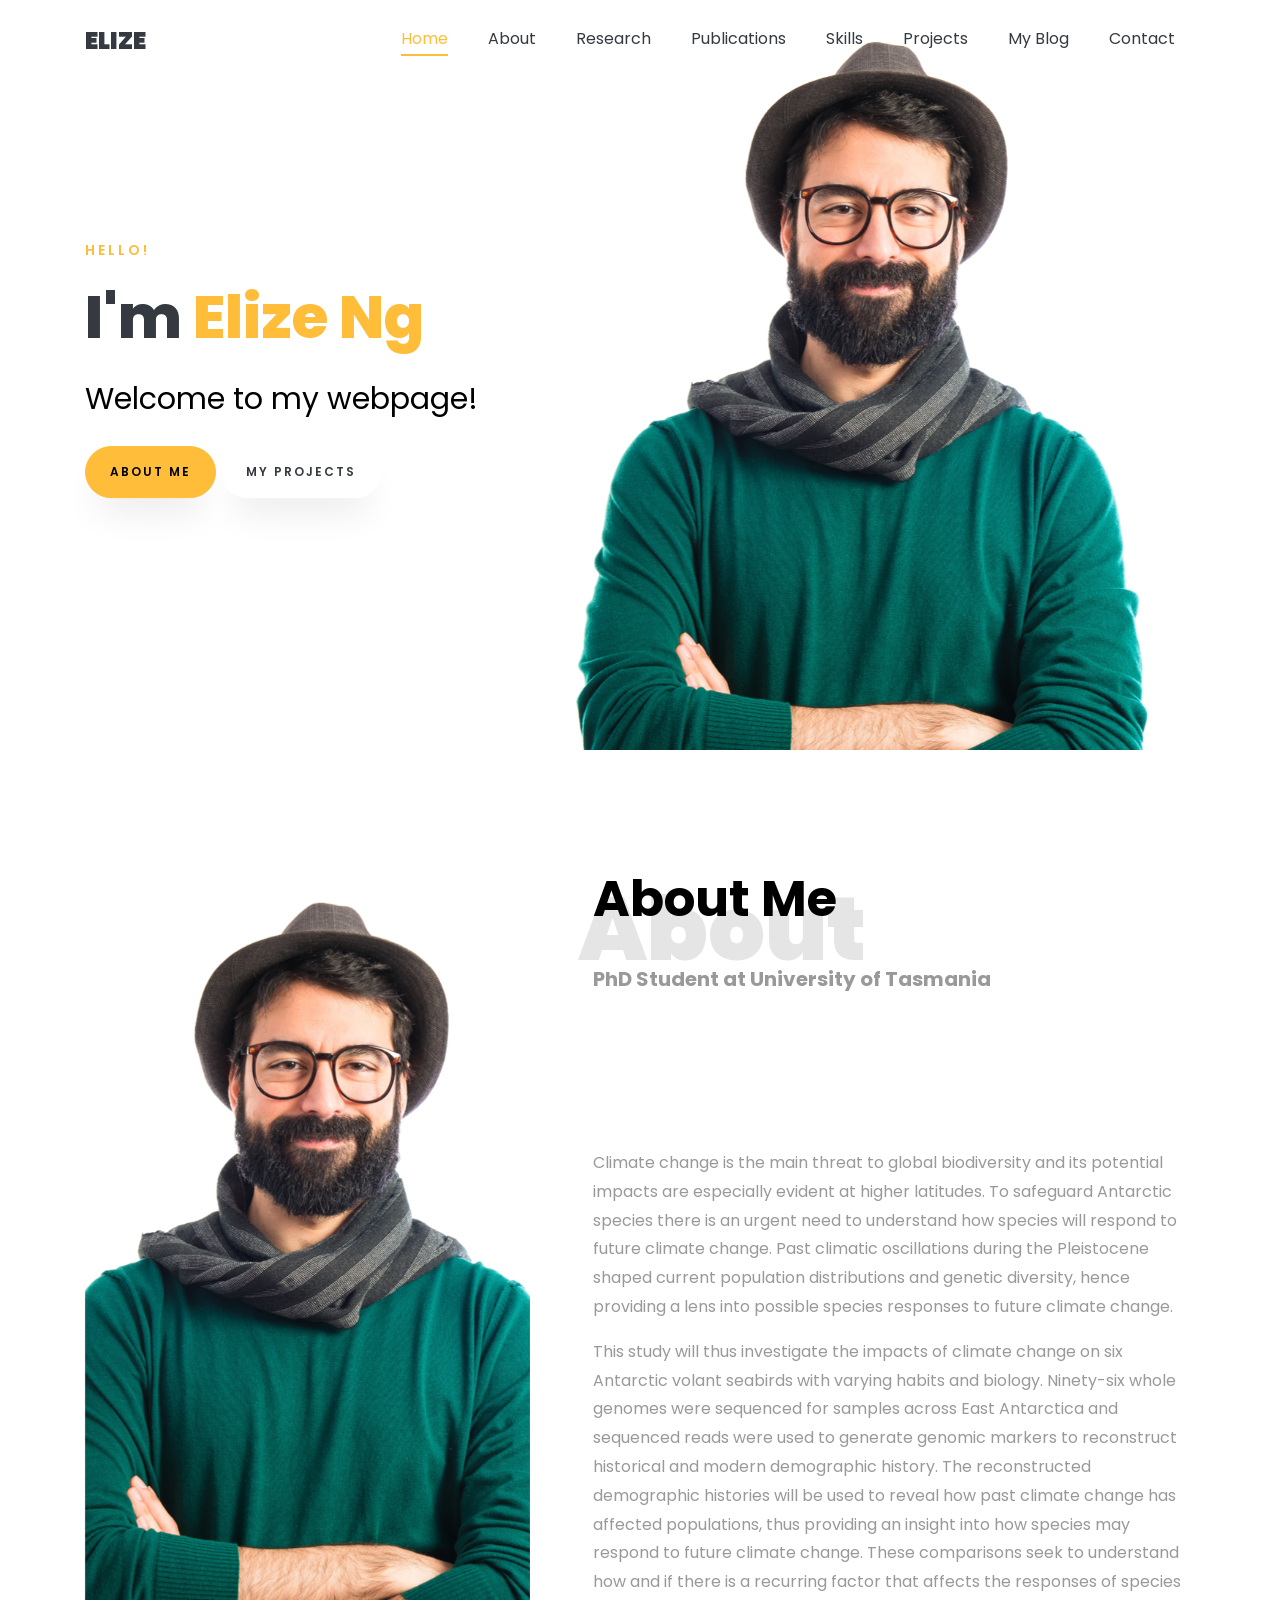
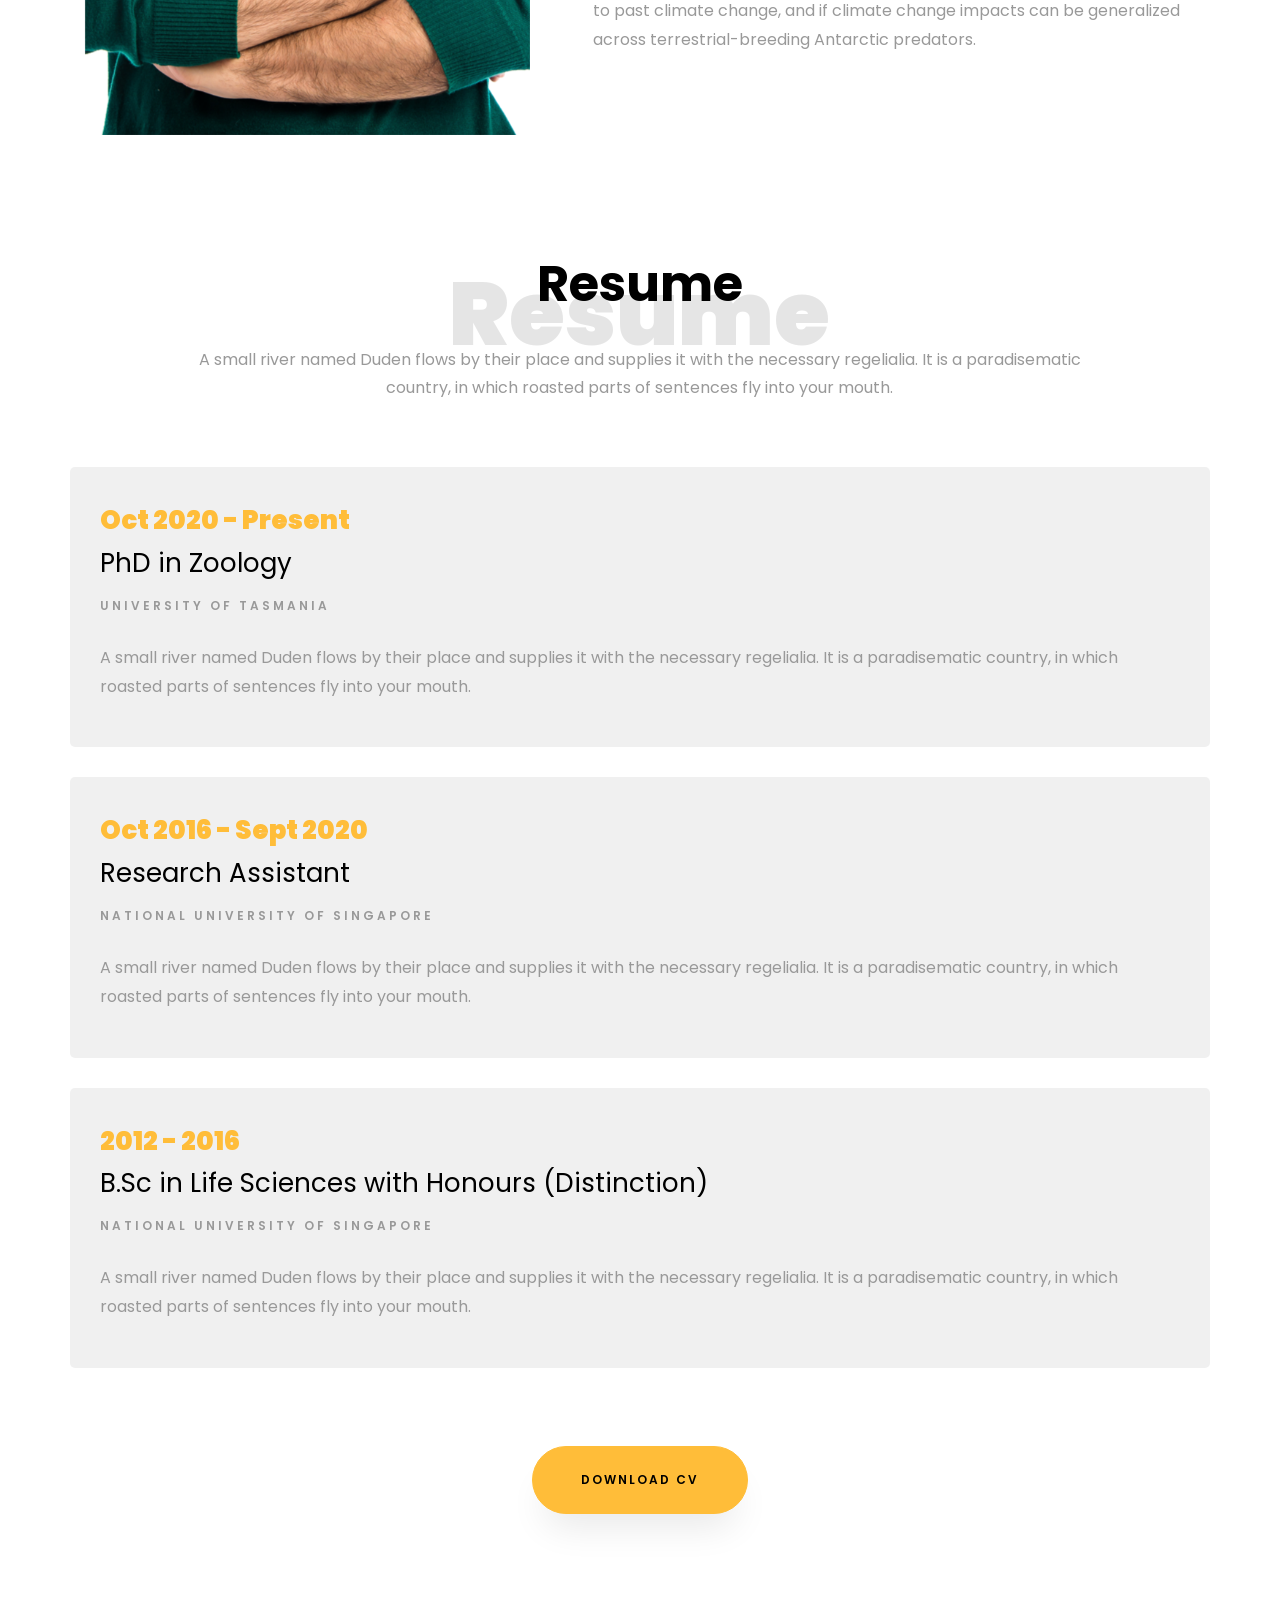
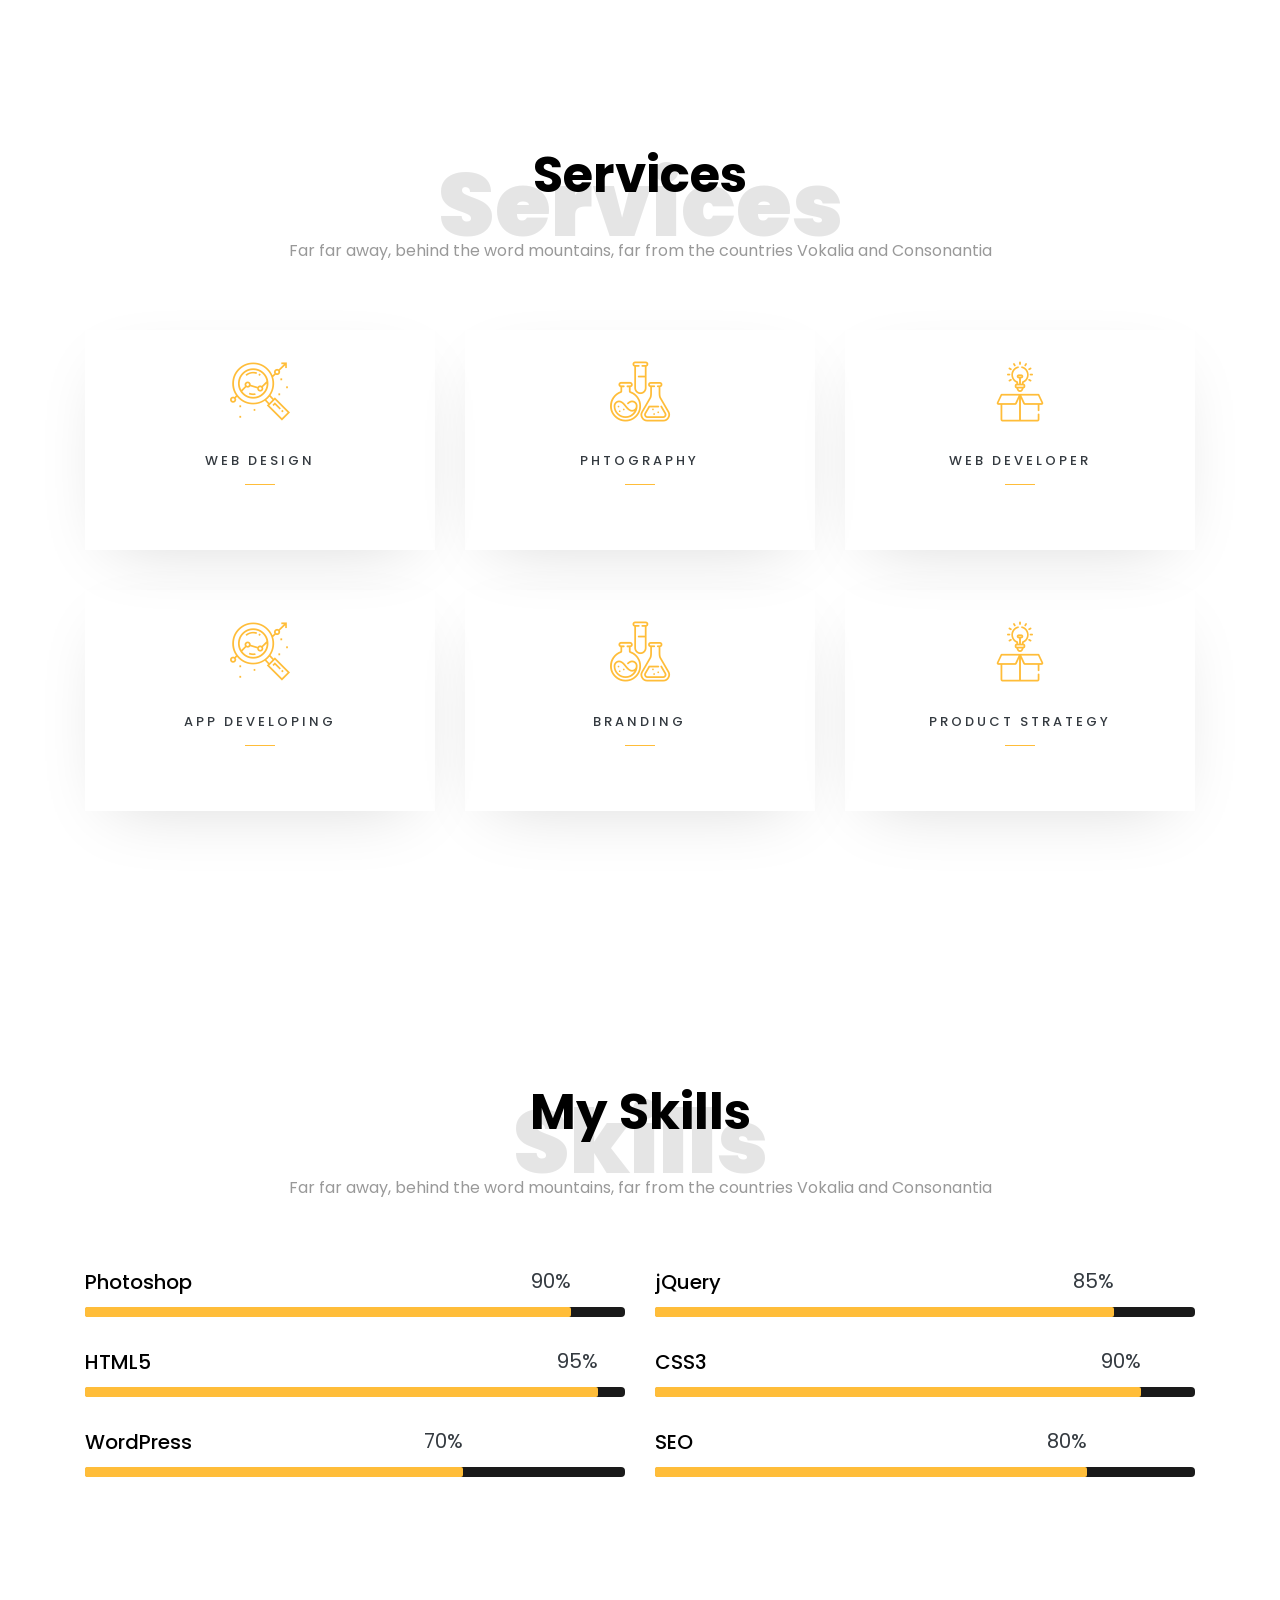
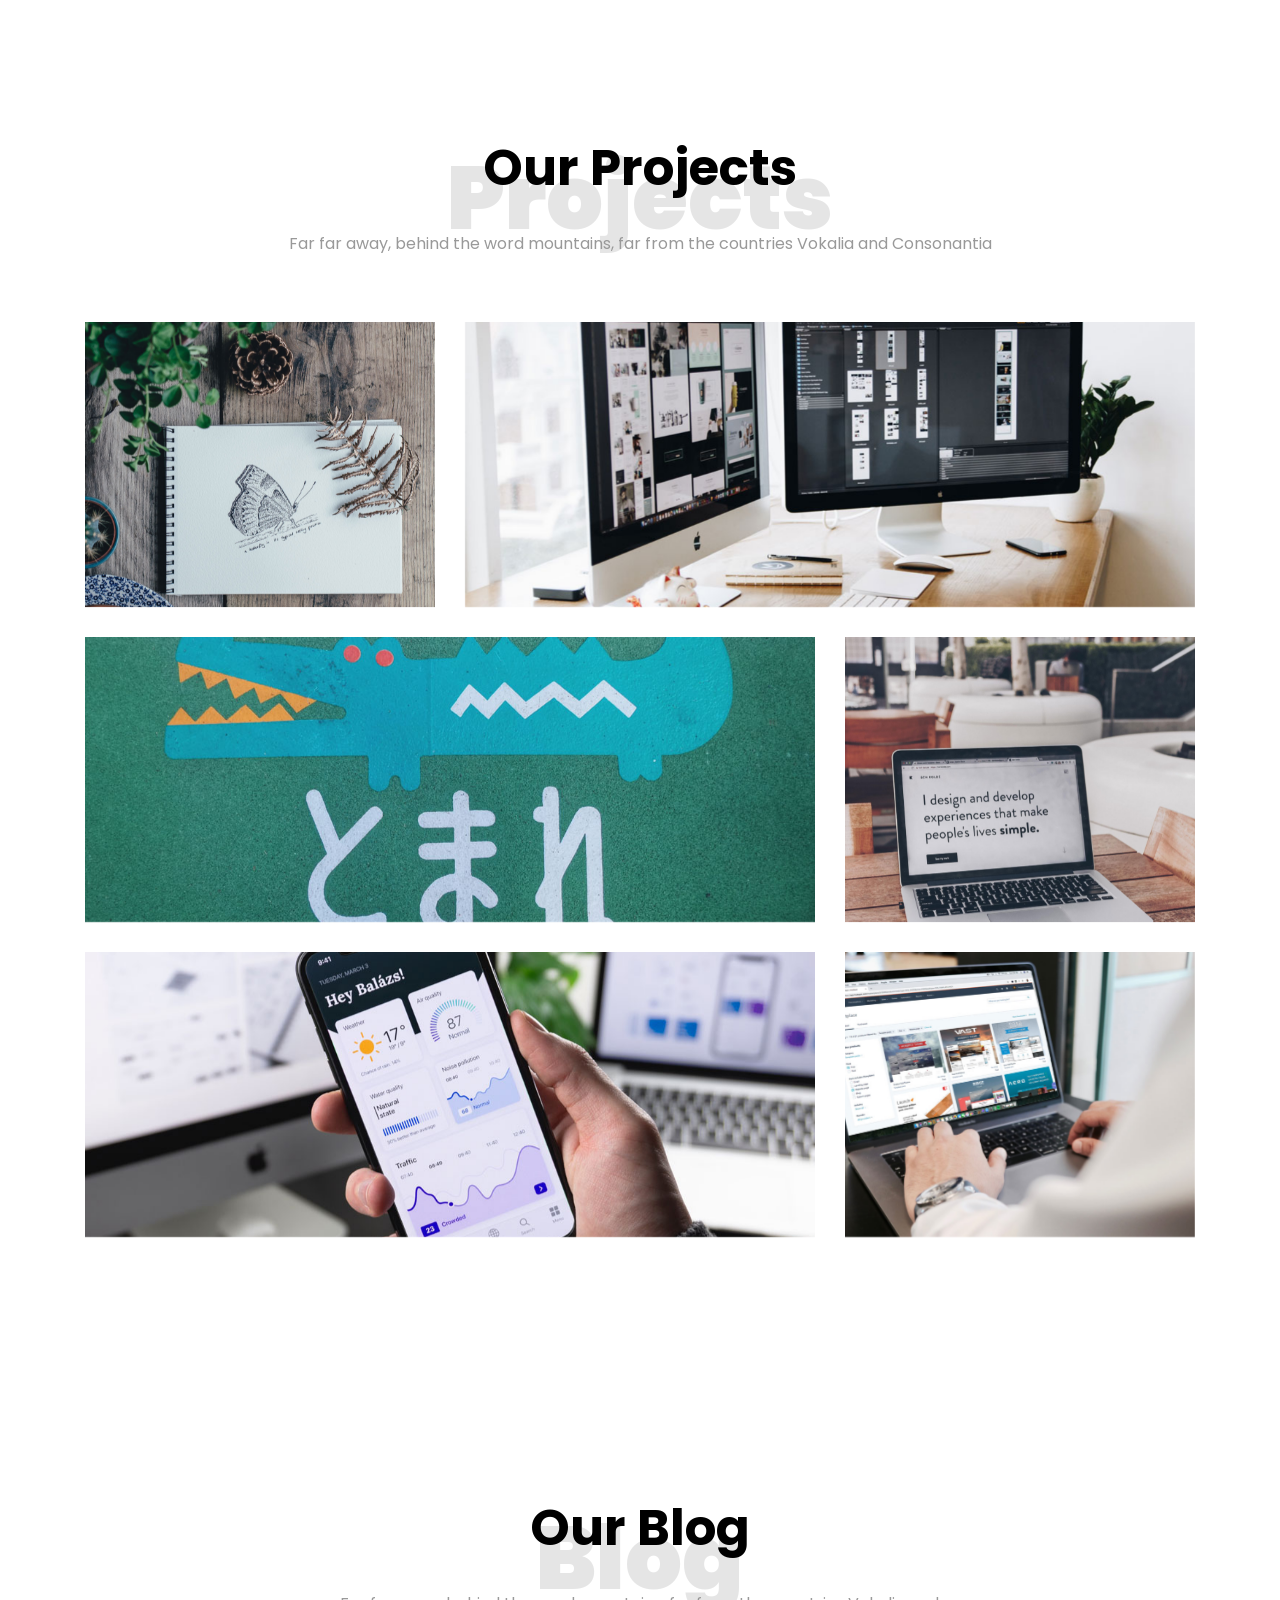
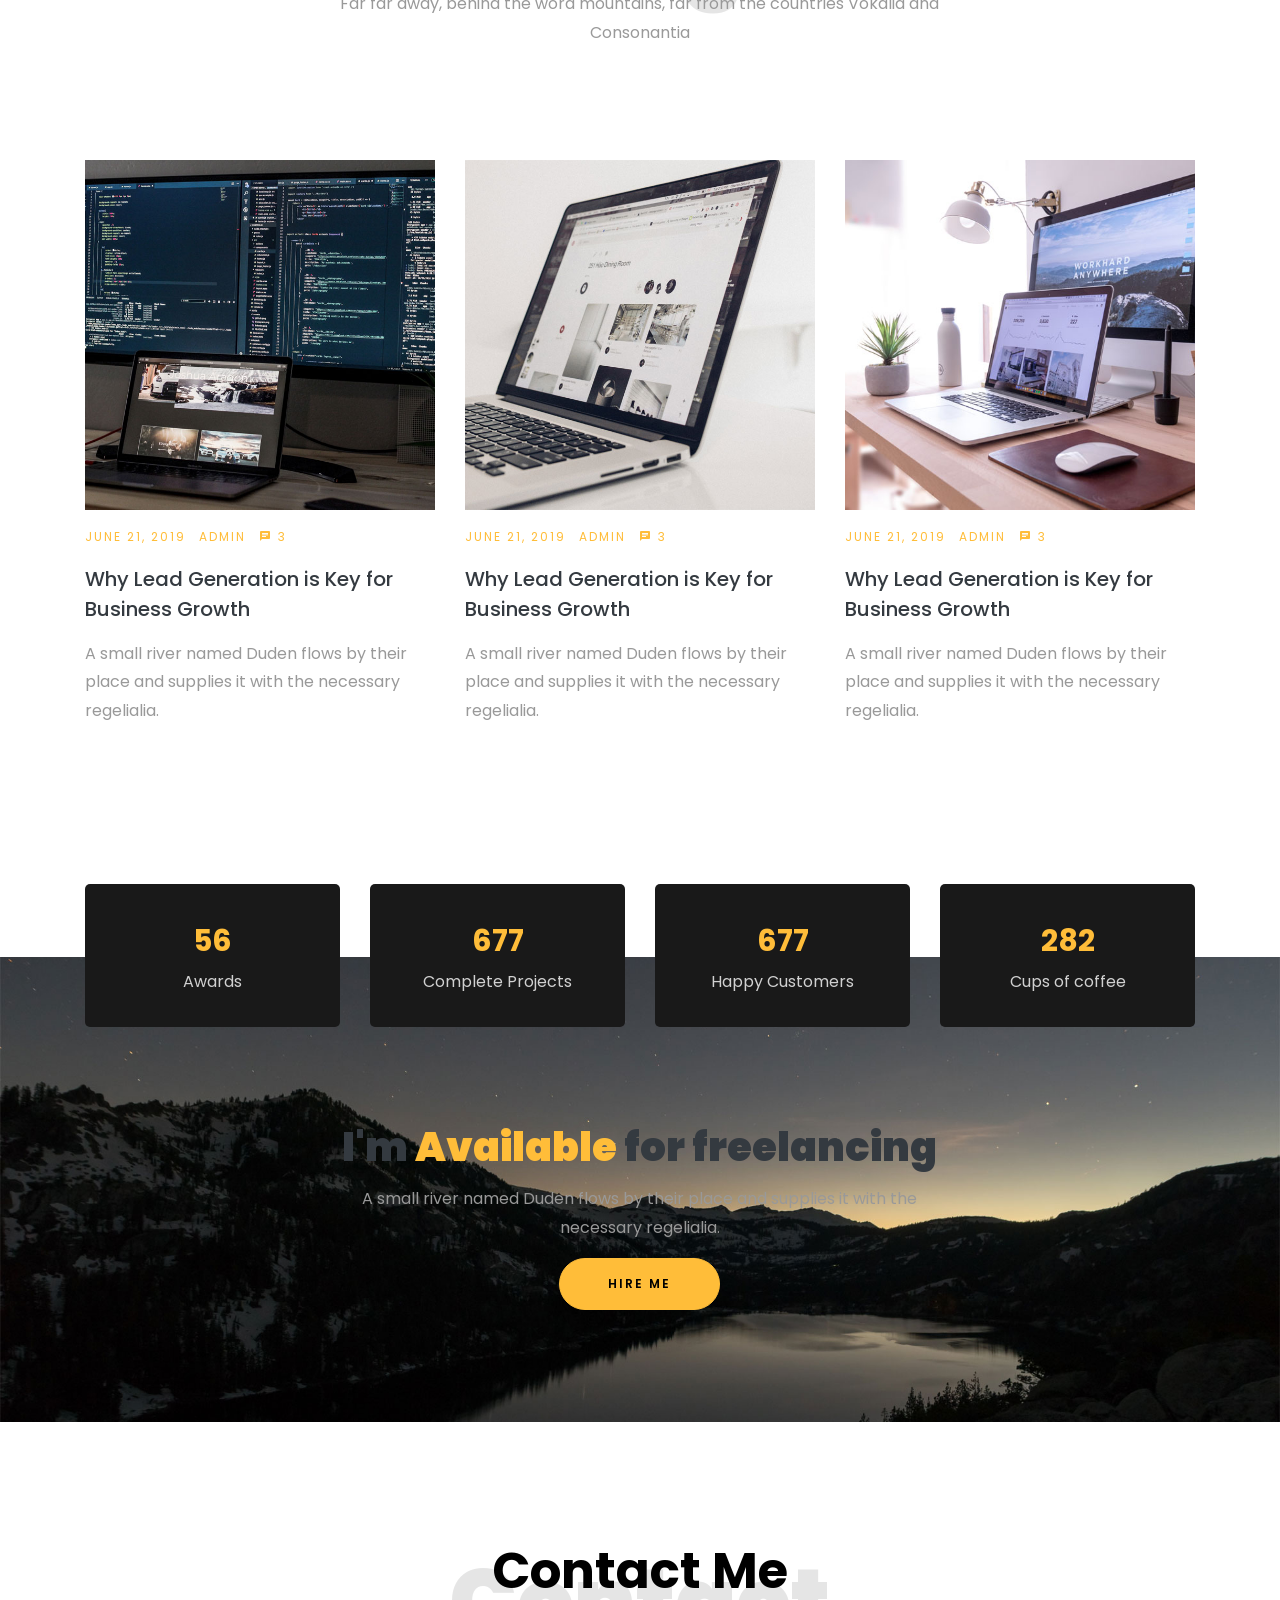
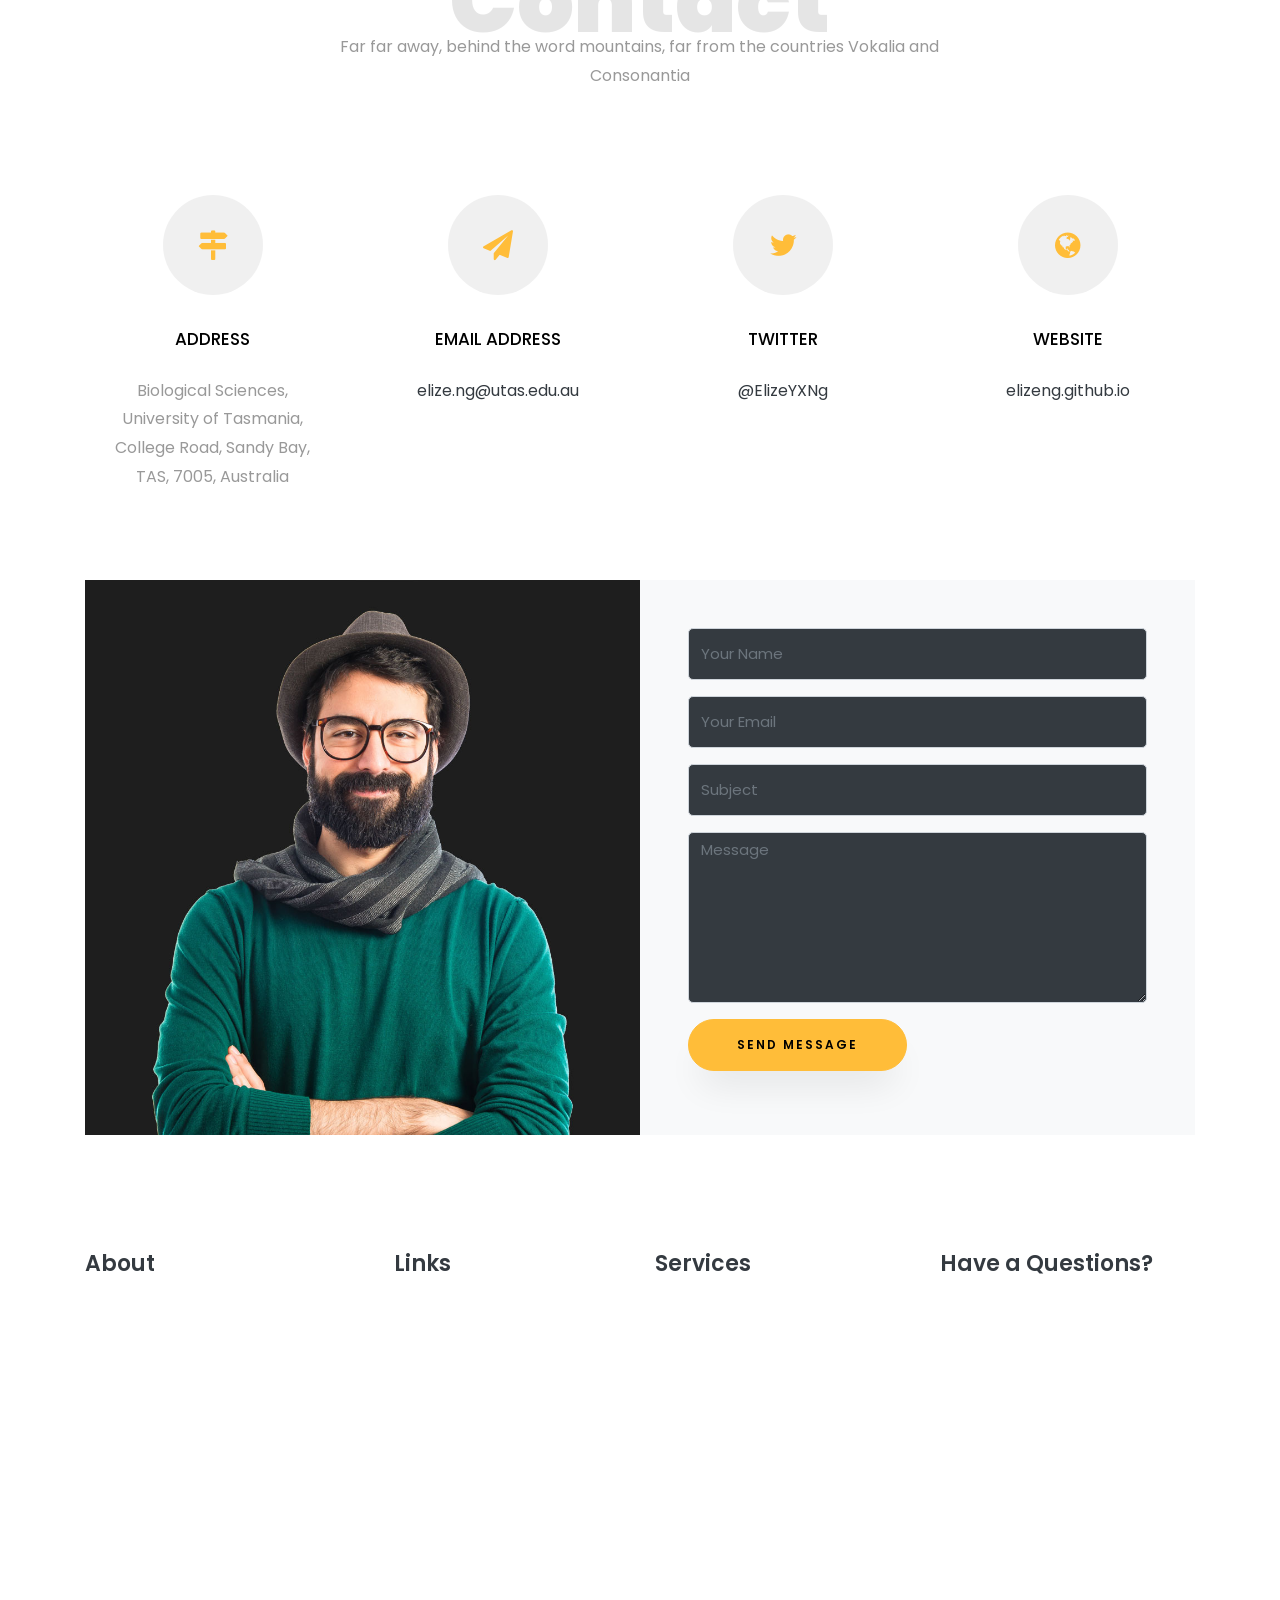
==== commit f2695f81: "Update index.html" ====
--- a/index.html
+++ b/index.html
@@ -120,19 +120,19 @@
     		<div class="row">
    
     				<div class="resume-wrap ftco-animate">
-    					<span class="date">Oct 2020-Present</span>
+    					<span class="date">Oct 2020 - Present</span>
     					<h2>PhD in Zoology</h2>
     					<span class="position">University of Tasmania</span>
     					<p class="mt-4">A small river named Duden flows by their place and supplies it with the necessary regelialia. It is a paradisematic country, in which roasted parts of sentences fly into your mouth.</p>
     				</div>
     				<div class="resume-wrap ftco-animate">
-    					<span class="date">Oct 2016- Sept 2020</span>
+    					<span class="date">Oct 2016 - Sept 2020</span>
     					<h2>Research Assistant</h2>
     					<span class="position">National University of Singapore</span>
     					<p class="mt-4">A small river named Duden flows by their place and supplies it with the necessary regelialia. It is a paradisematic country, in which roasted parts of sentences fly into your mouth.</p>
     				</div>
     				<div class="resume-wrap ftco-animate">
-    					<span class="date">2012-2016</span>
+    					<span class="date">2012 - 2016</span>
     					<h2>B.Sc in Life Sciences with Honours (Distinction)</h2>
     					<span class="position">National University of Singapore</span>
     					<p class="mt-4">A small river named Duden flows by their place and supplies it with the necessary regelialia. It is a paradisematic country, in which roasted parts of sentences fly into your mouth.</p>
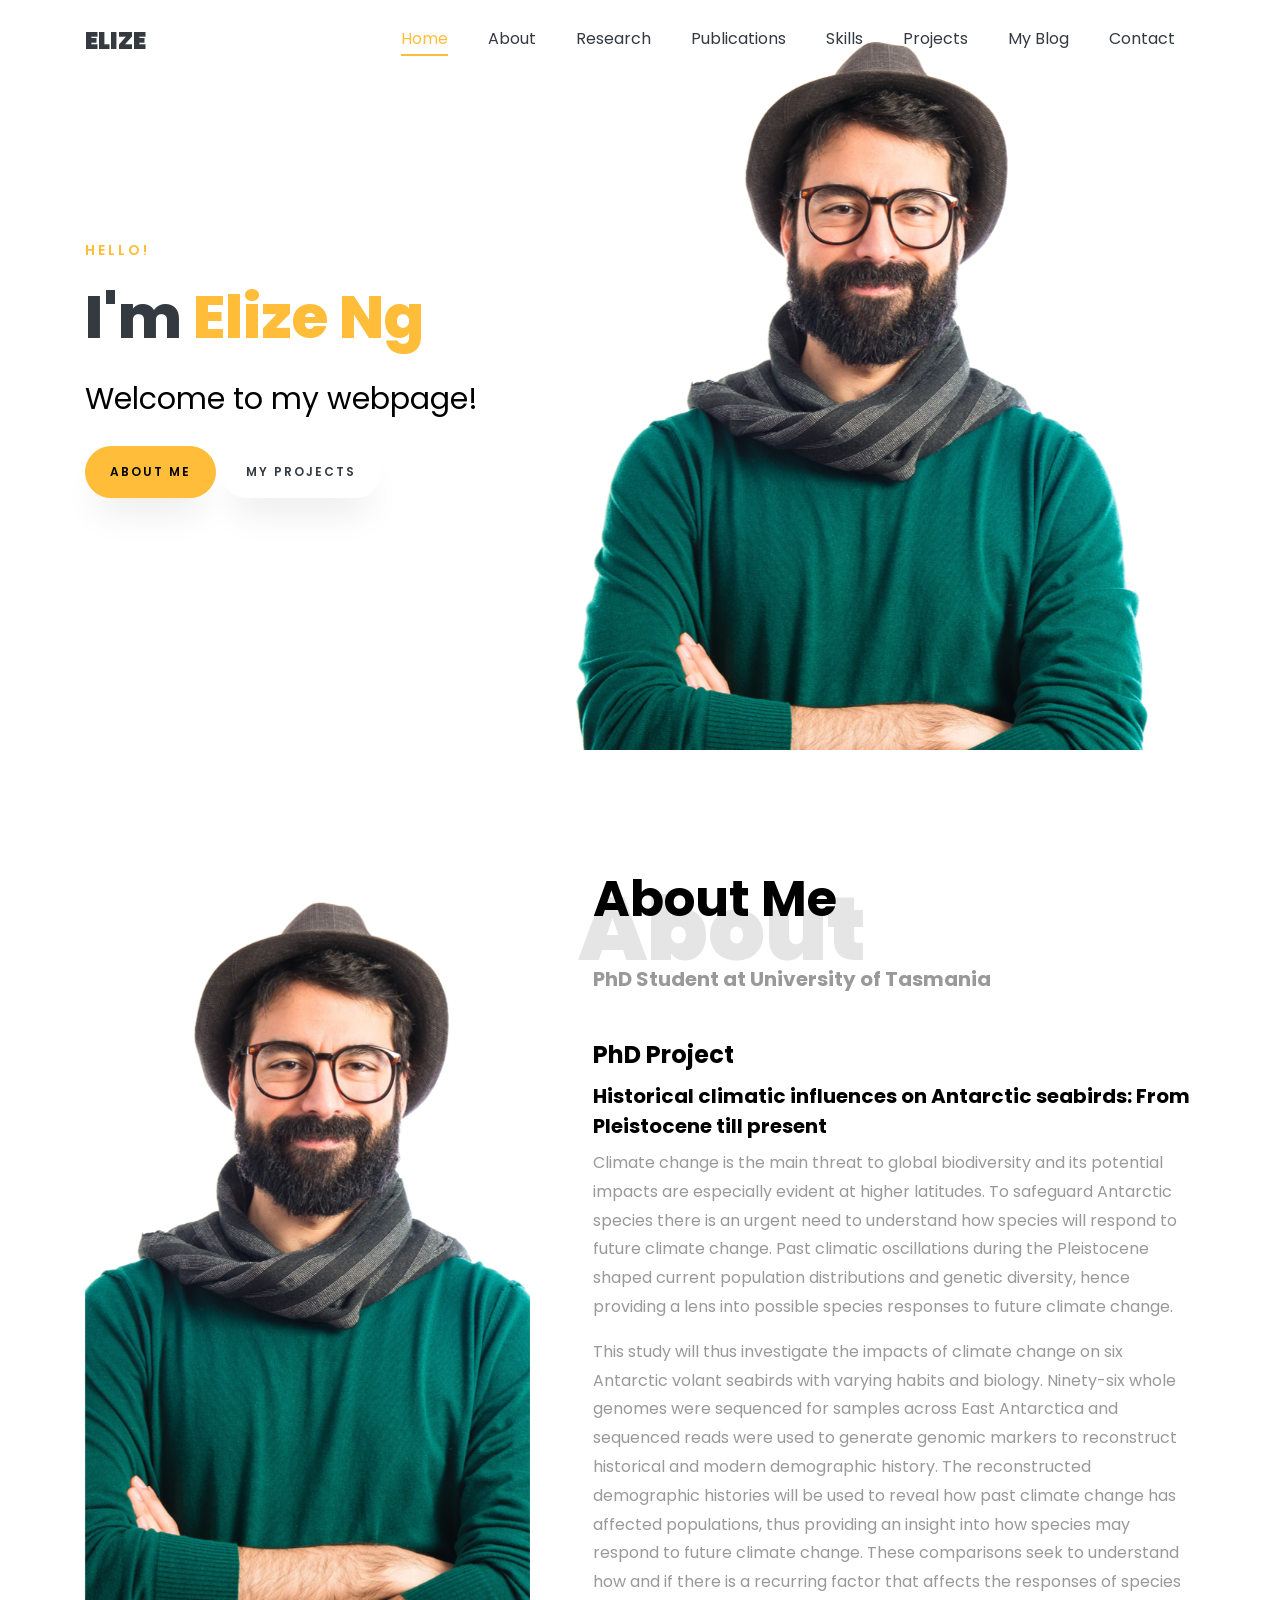
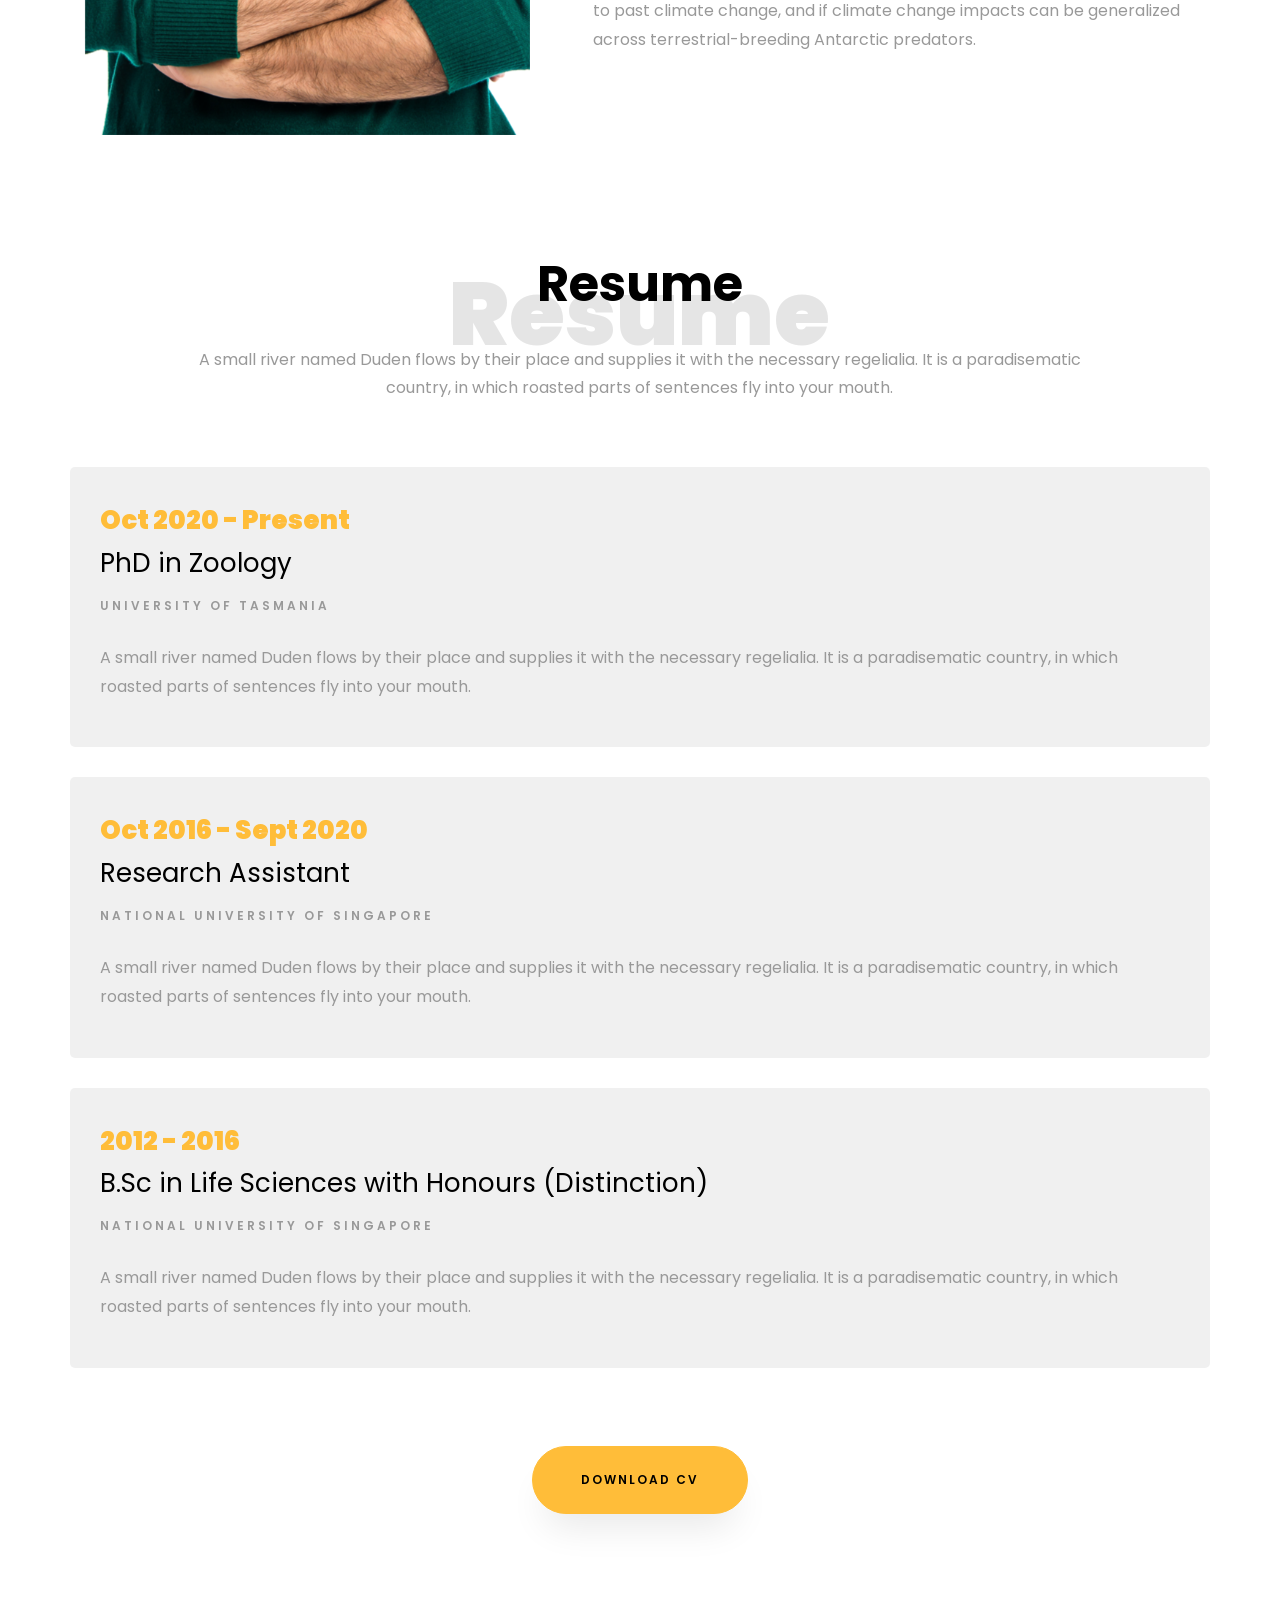
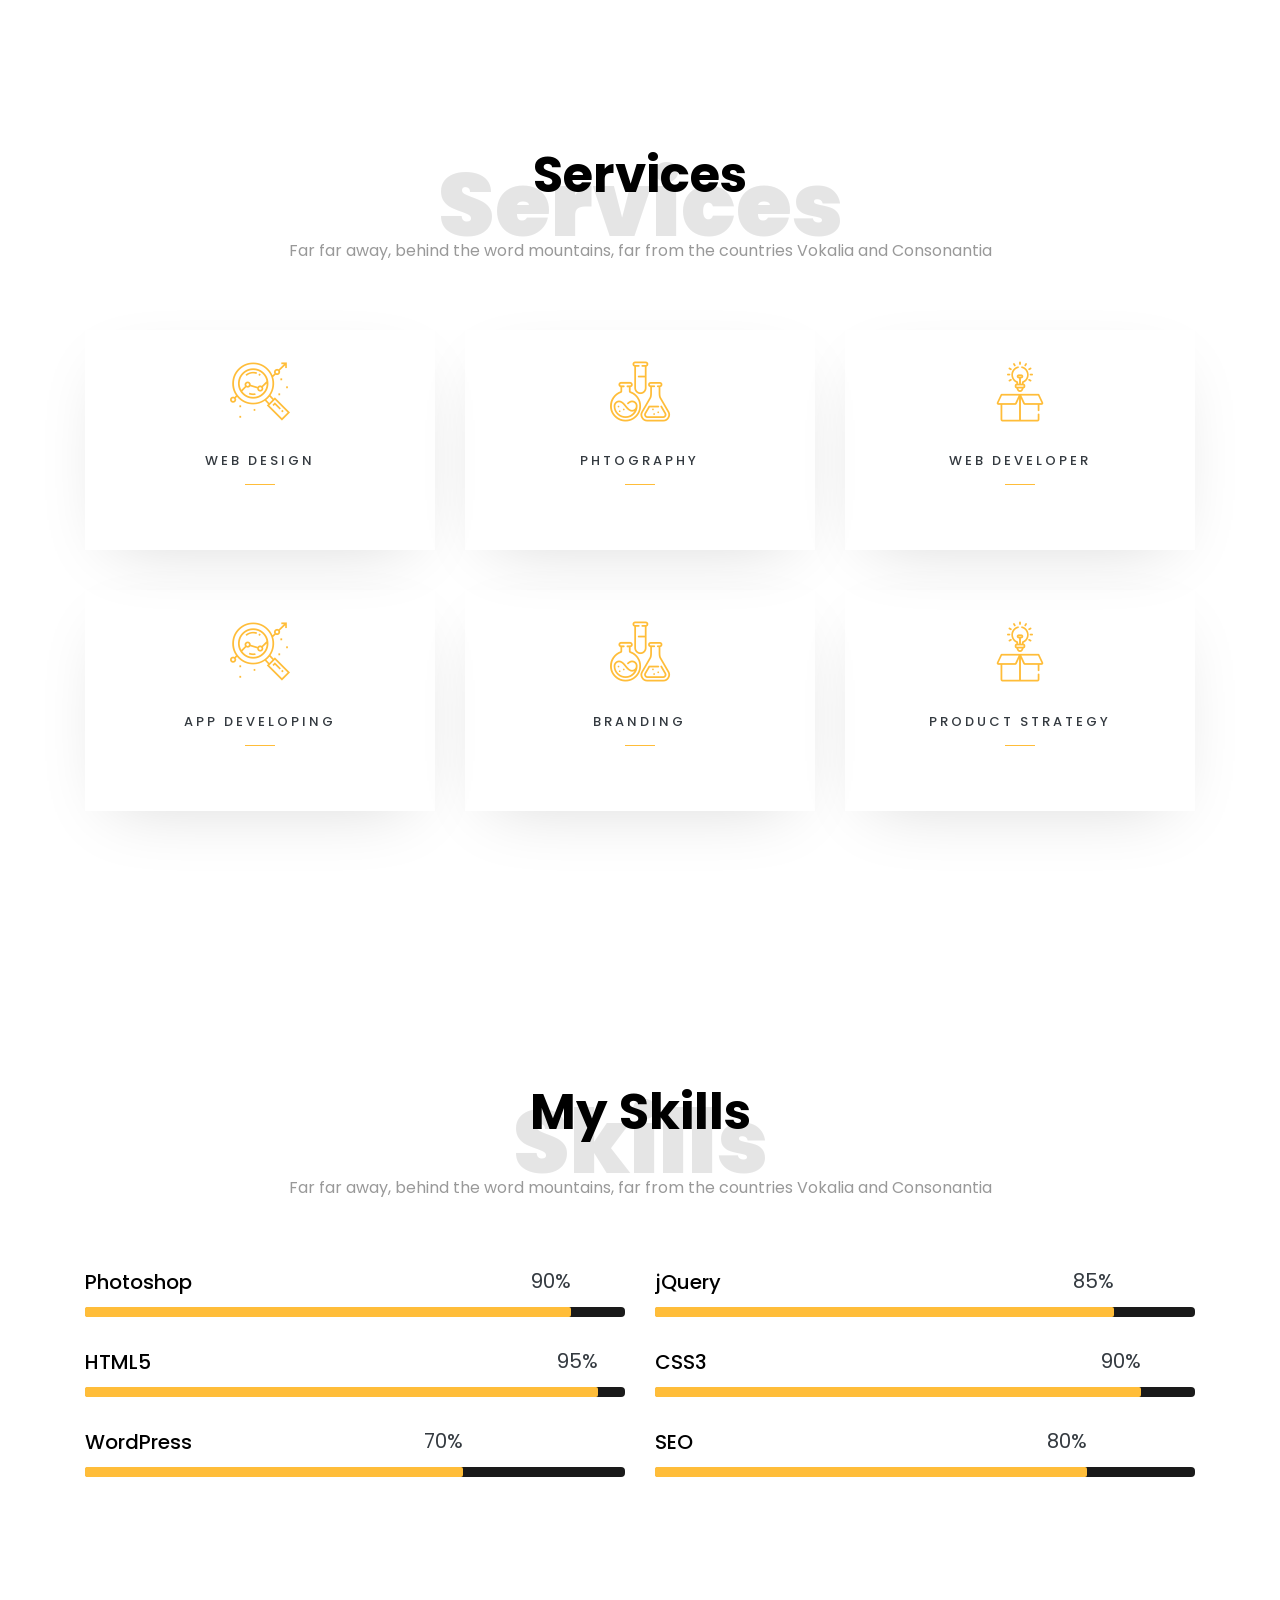
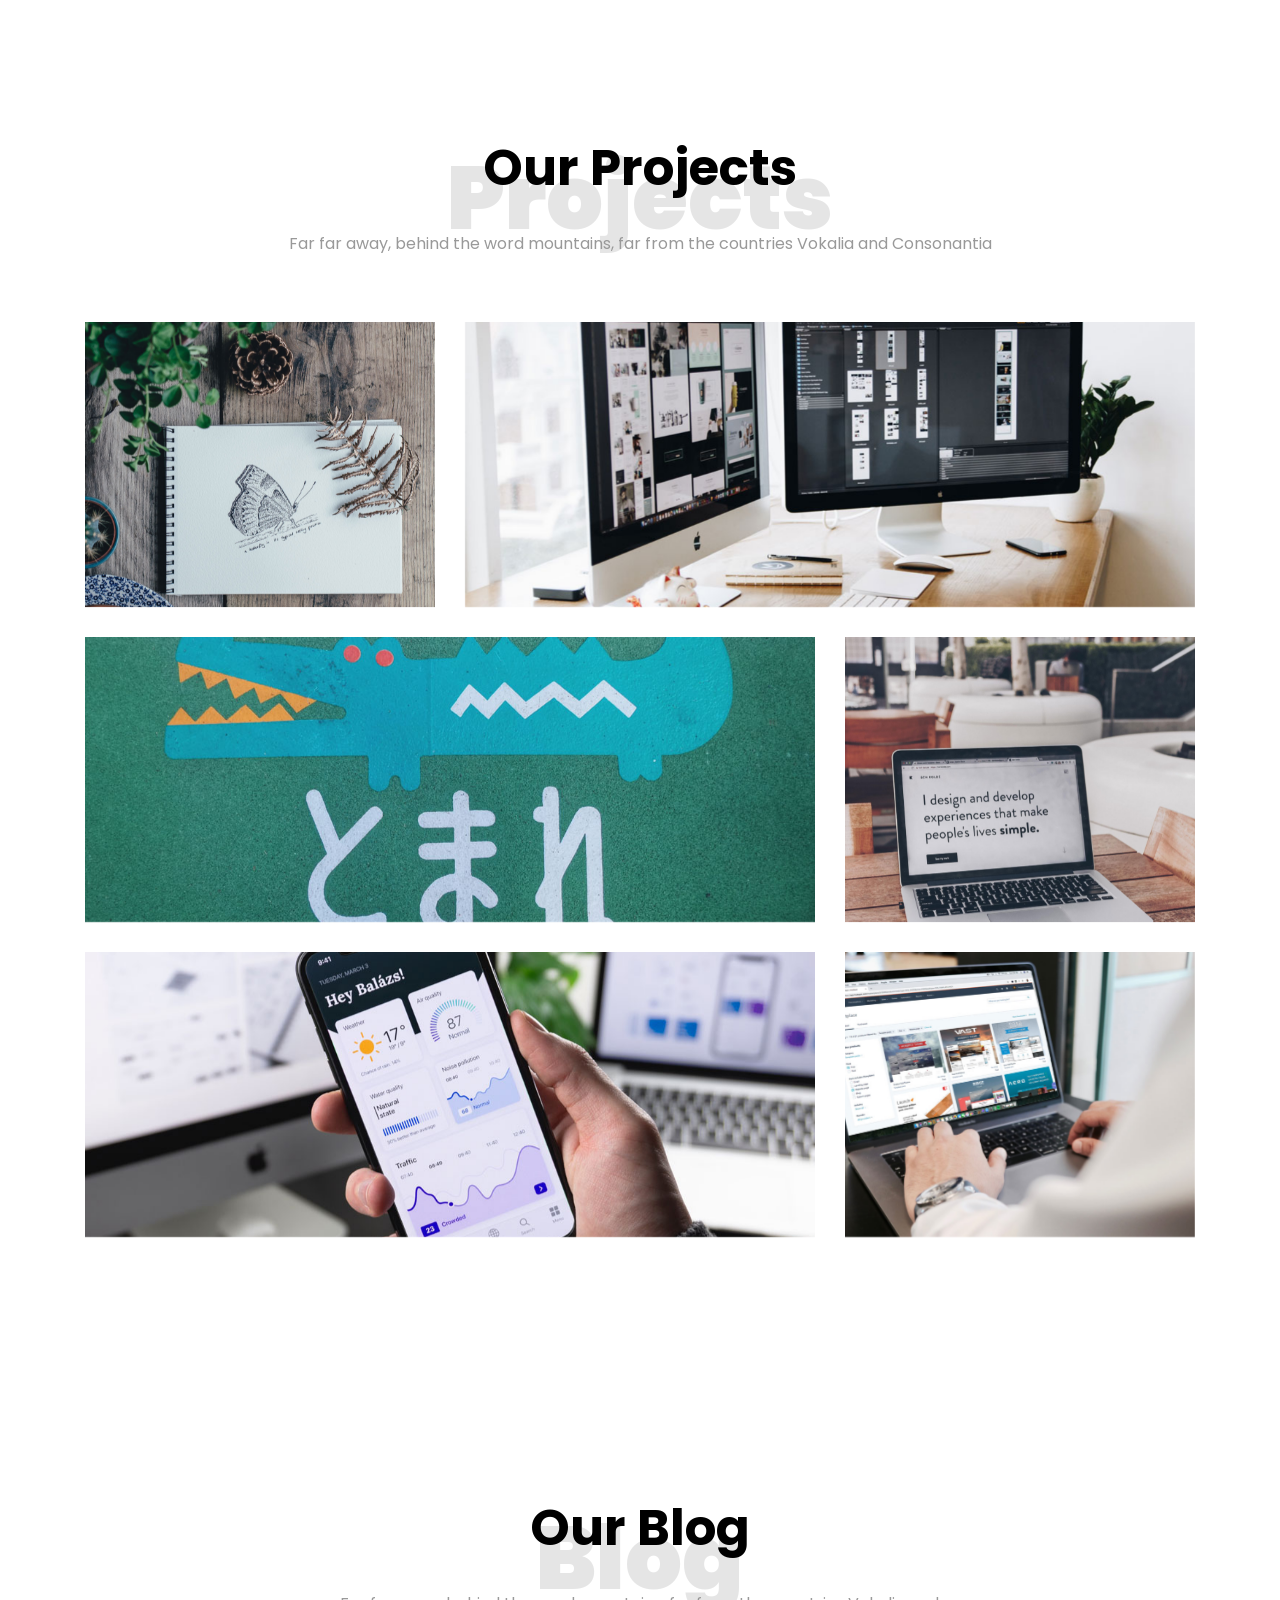
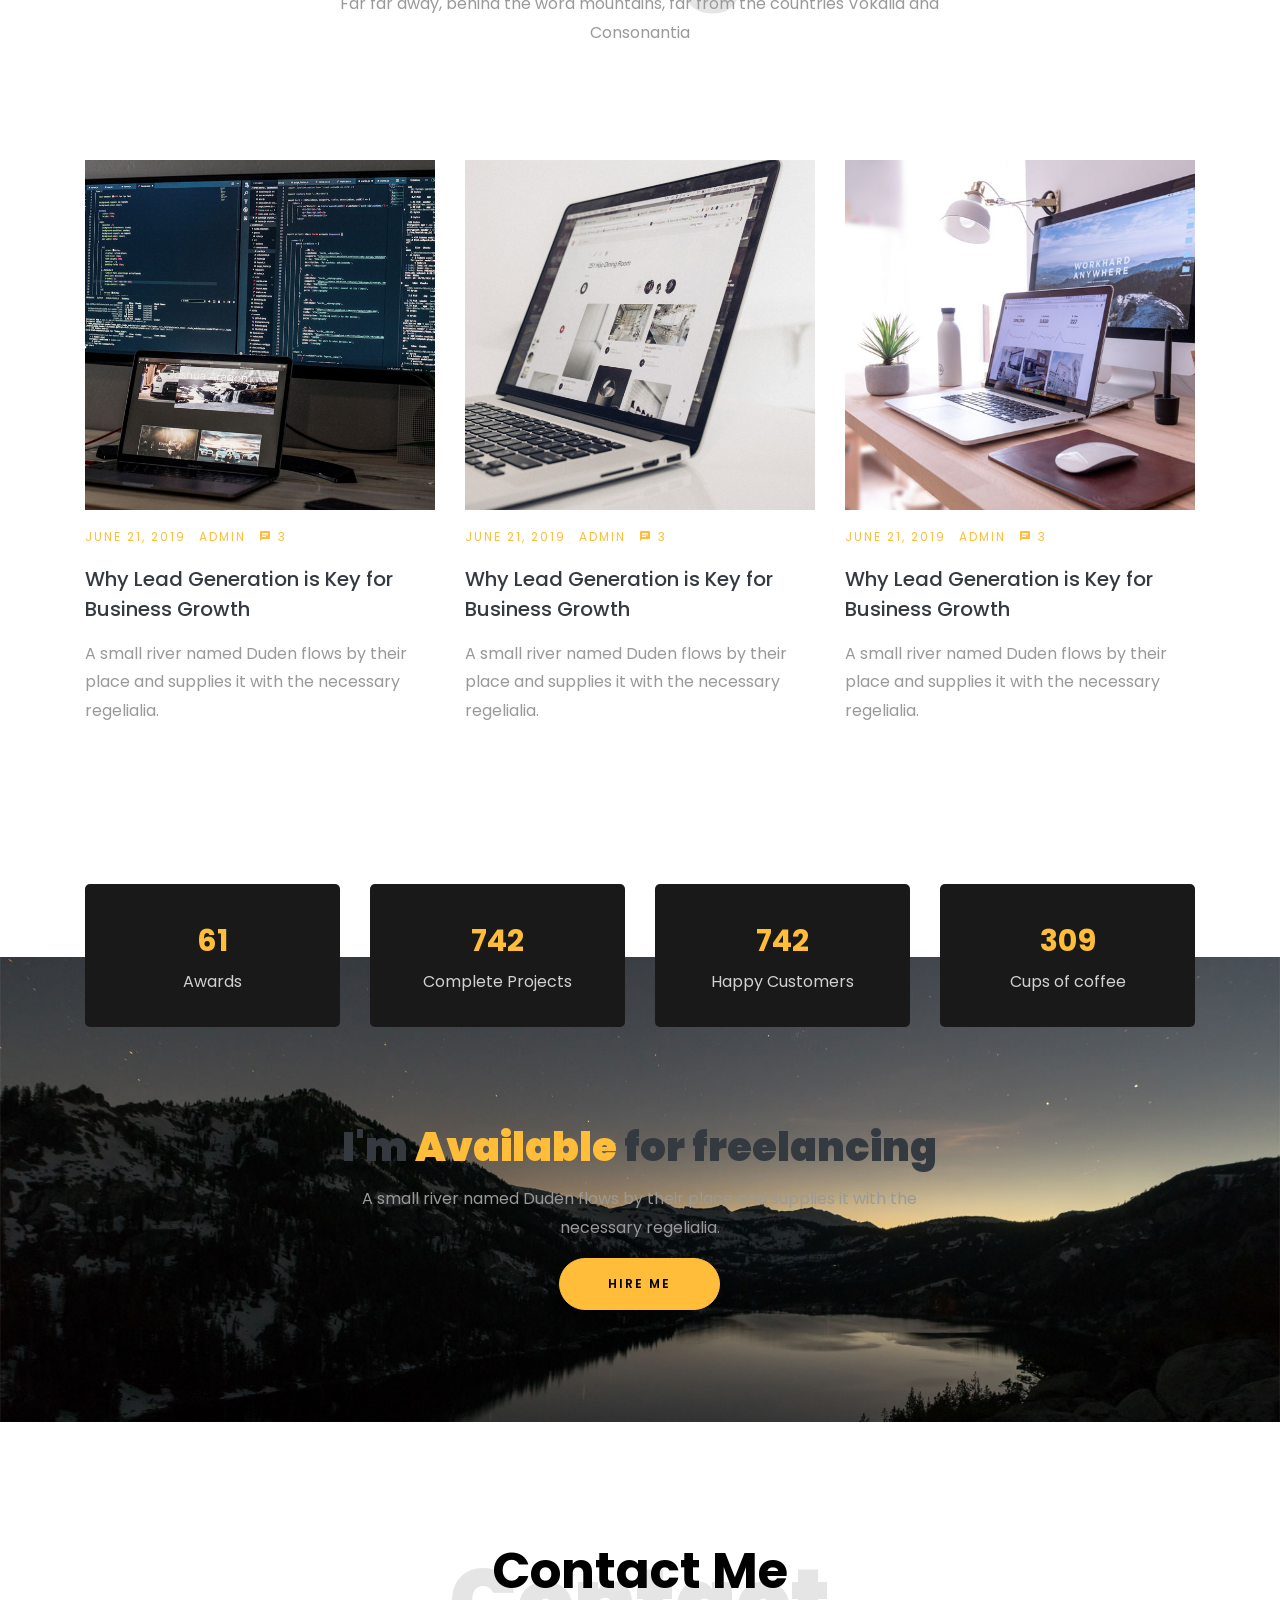
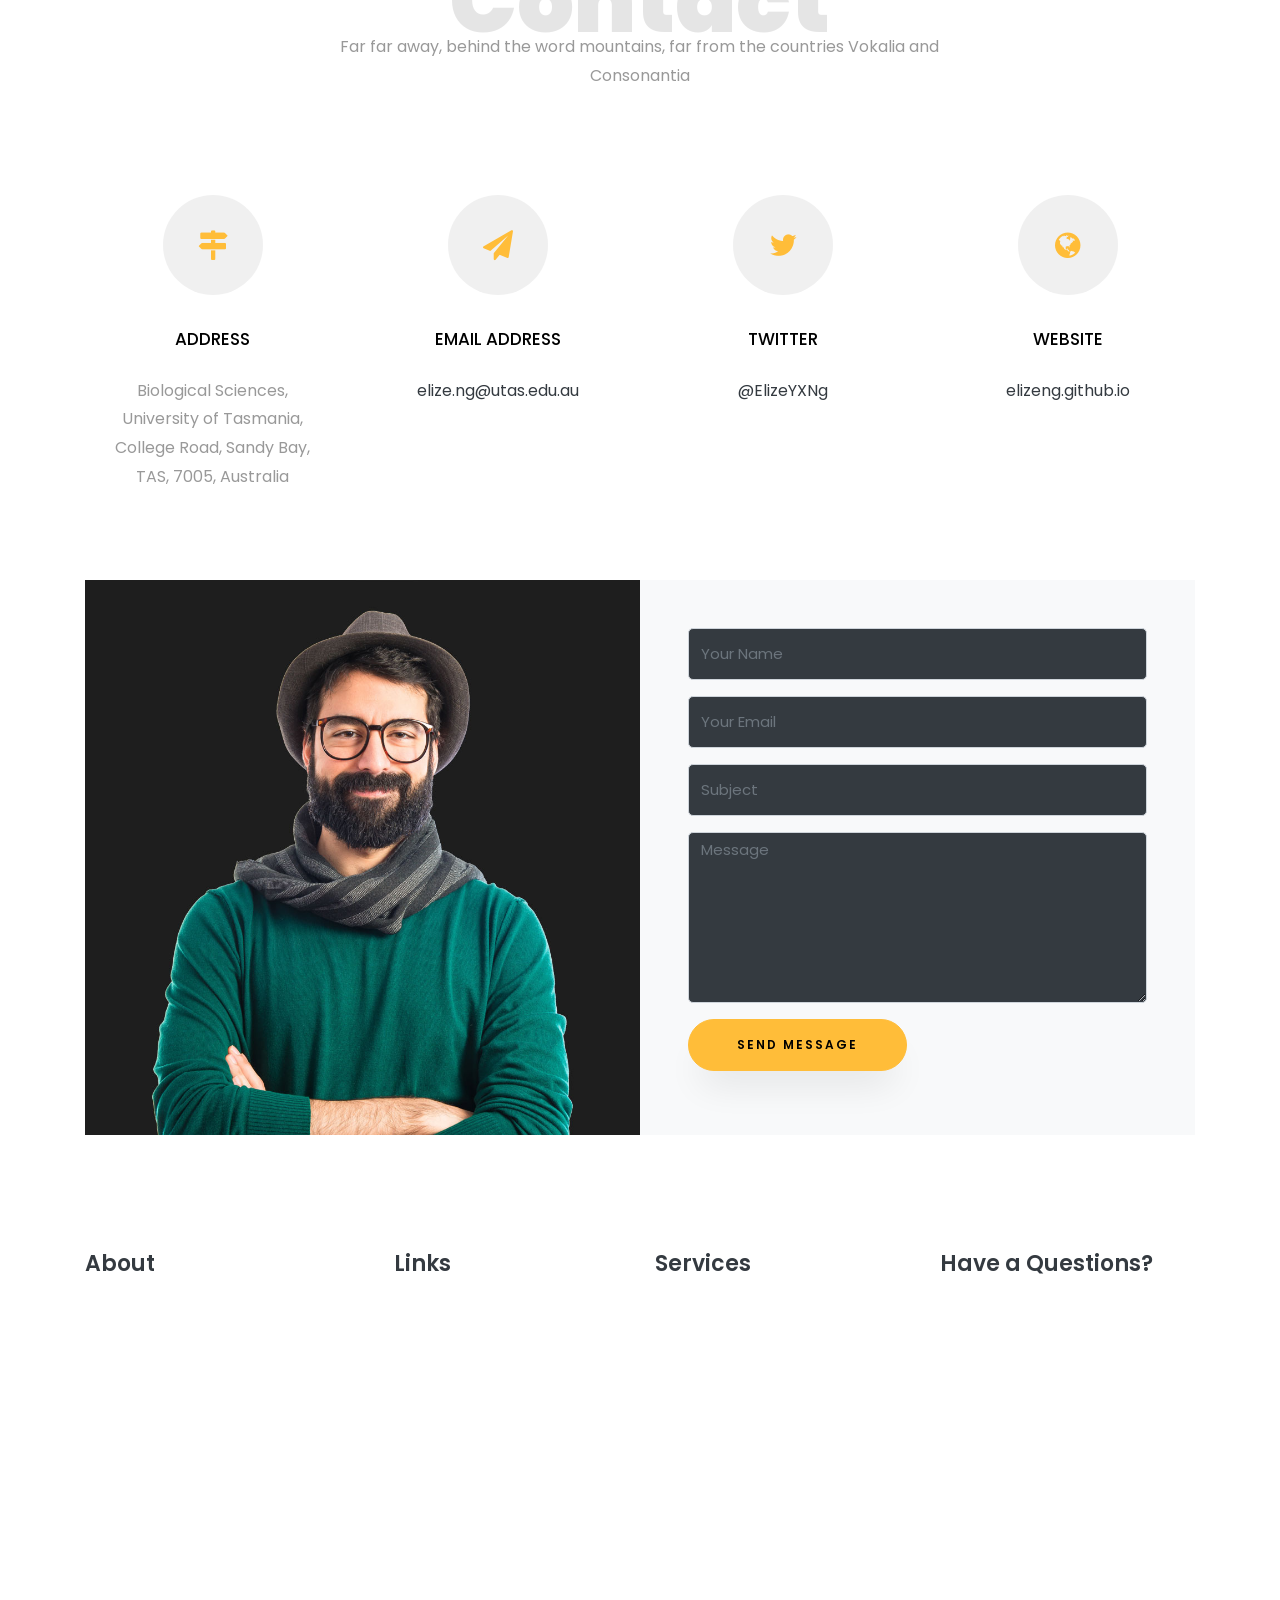
==== commit 17a81d41: "Update index.html" ====
--- a/index.html
+++ b/index.html
@@ -94,8 +94,8 @@
 		            <h2 class="mb-4">About Me</h2>
 				  <p style="font-size: 20px"><strong>PhD Student at University of Tasmania </strong></p>
 		            <ul class="about-info mt-4 px-md-0 px-2">
-				    <h4><strong><span style="color: #ffffff;"> PhD Project </span></strong></h4>
-				    <h5><strong><span style="color: #ffffff;">Historical climatic influences on Antarctic seabirds: From Pleistocene till present </span></strong></h5>
+				    <h4><strong><span style="color: #000000;"> PhD Project </span></strong></h4>
+				    <h5><strong><span style="color: #000000;">Historical climatic influences on Antarctic seabirds: From Pleistocene till present </span></strong></h5>
 				    <p> Climate change is the main threat to global biodiversity and its potential impacts are especially evident at higher latitudes. To safeguard Antarctic species there is an urgent need to understand how species will respond to future climate change. Past climatic oscillations during the Pleistocene shaped current population distributions and genetic diversity, hence providing a lens into possible species responses to future climate change. </p>
 					    
 					<p>This study will thus investigate the impacts of climate change on six Antarctic volant seabirds with varying habits and biology. Ninety-six whole genomes were sequenced for samples across East Antarctica and sequenced reads were used to generate genomic markers to reconstruct historical and modern demographic history. The reconstructed demographic histories will be used to reveal how past climate change has affected populations, thus providing an insight into how species may respond to future climate change. These comparisons seek to understand how and if there is a recurring factor that affects the responses of species to past climate change, and if climate change impacts can be generalized across terrestrial-breeding Antarctic predators. </p>
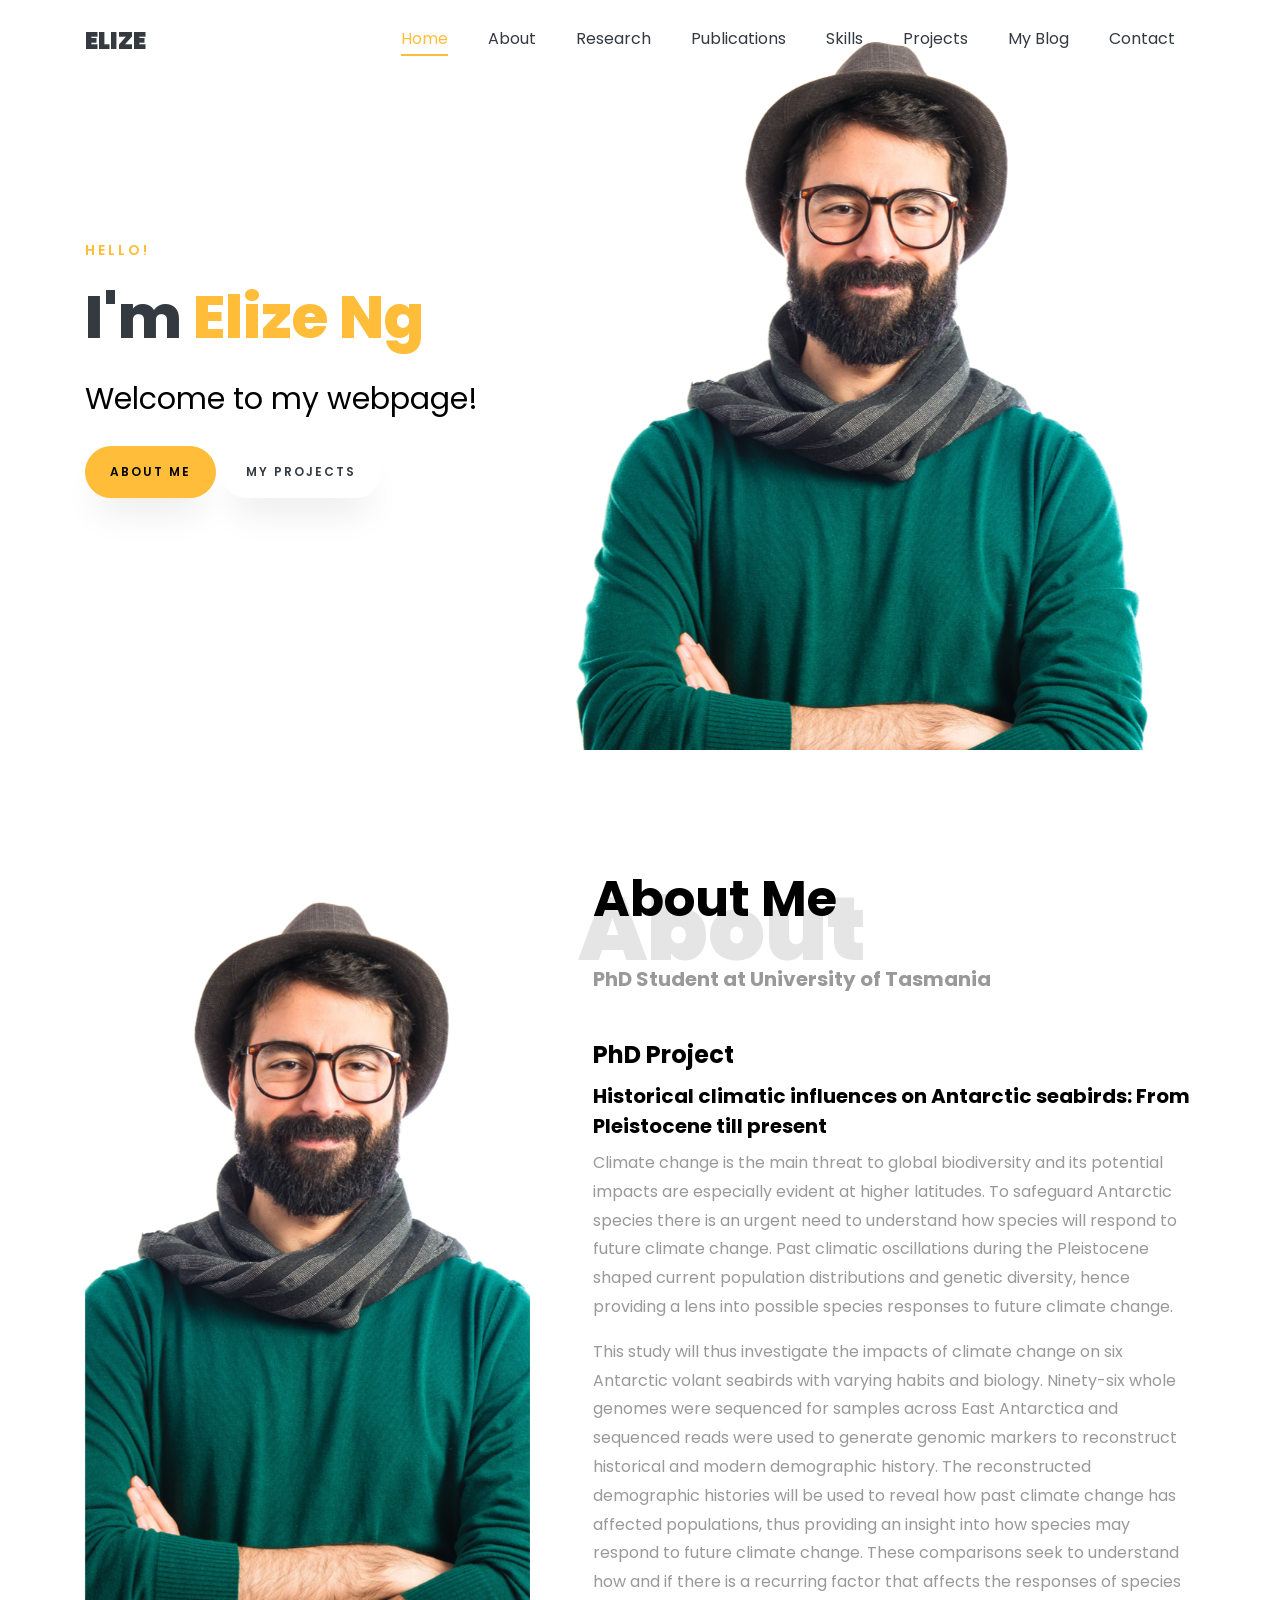
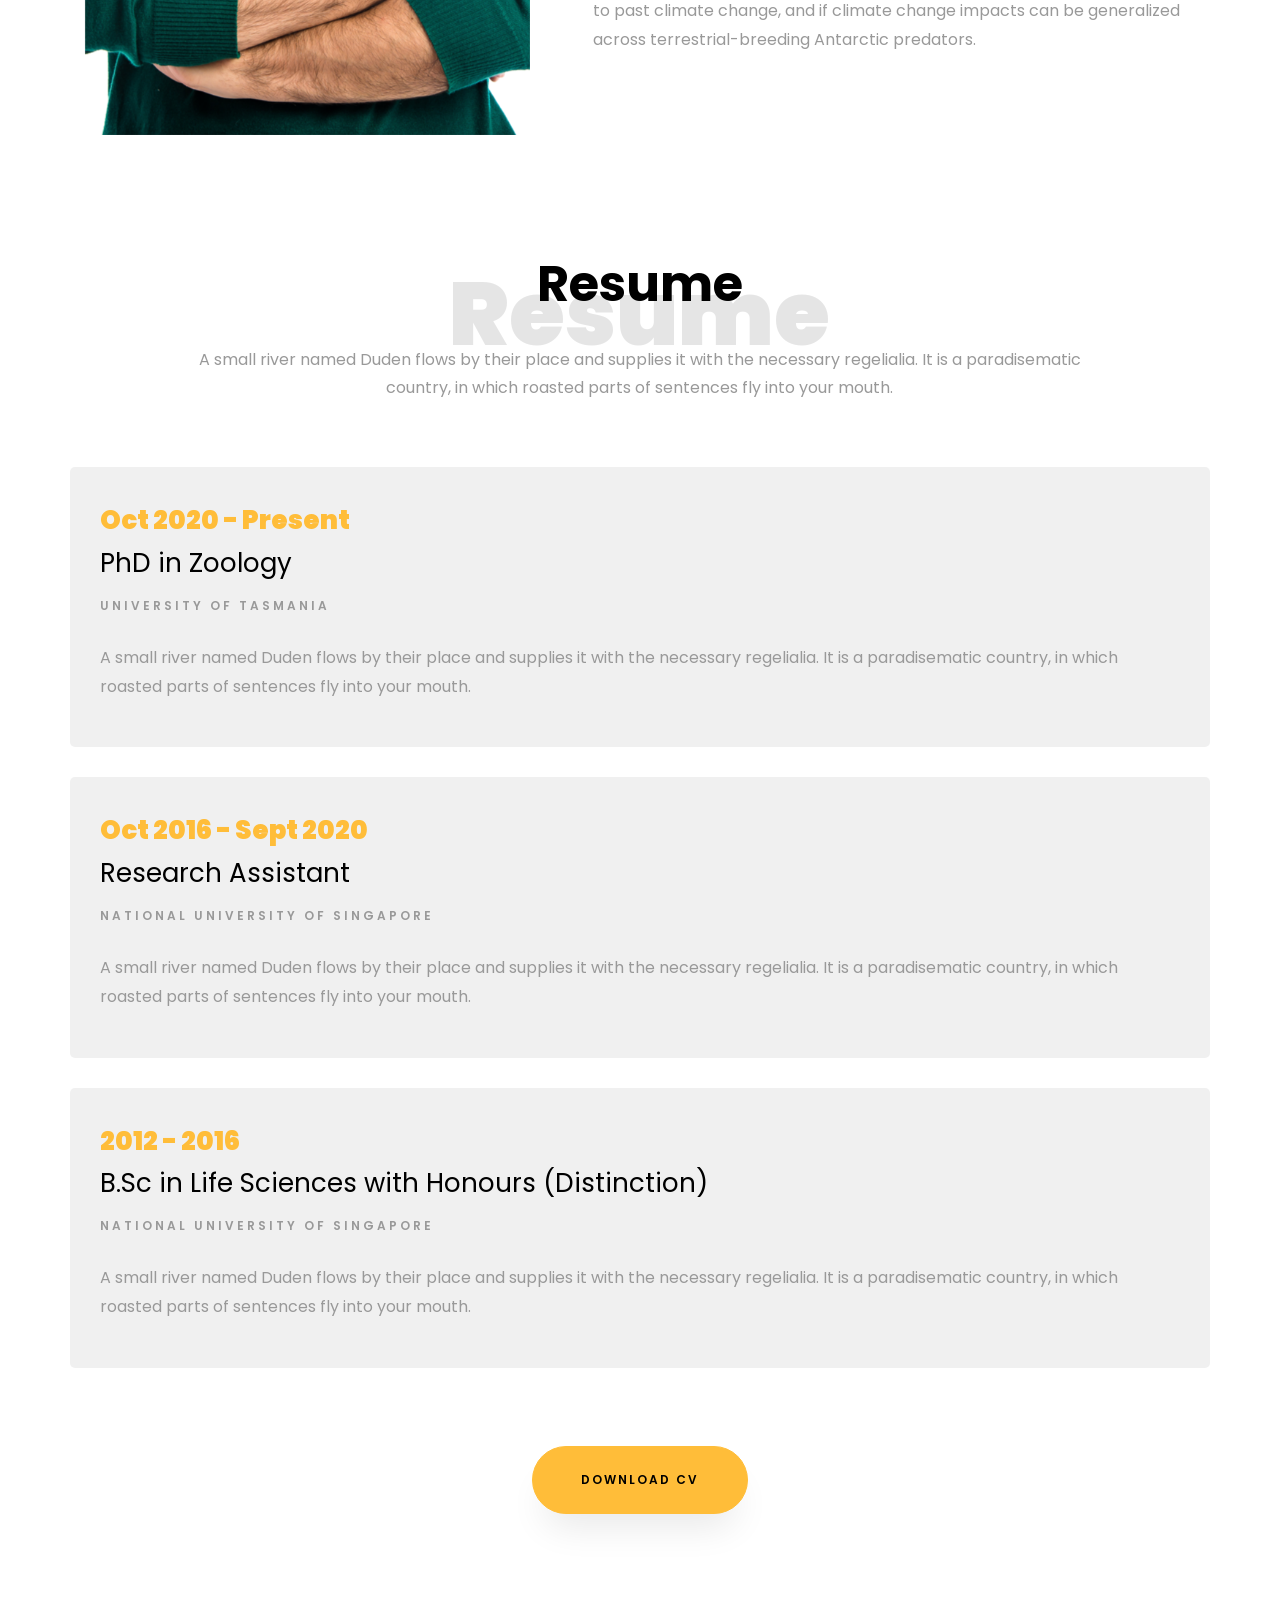
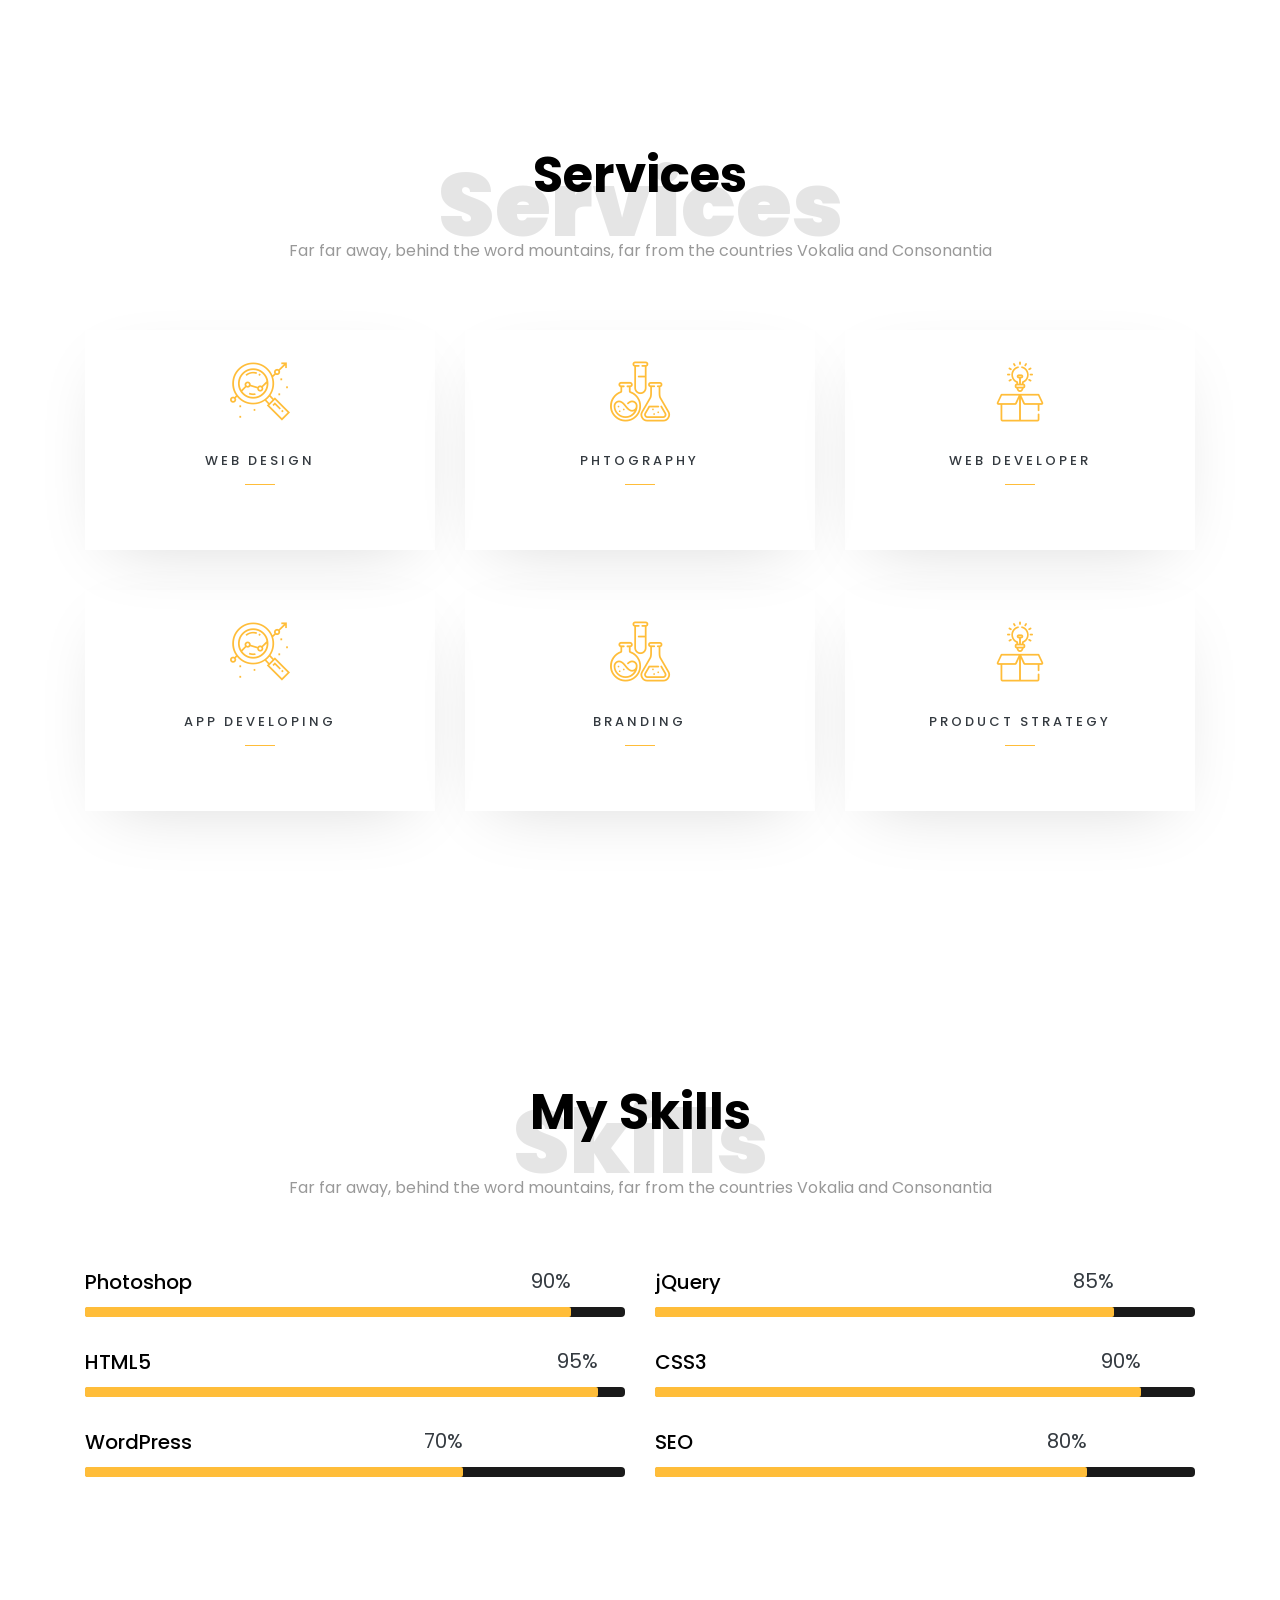
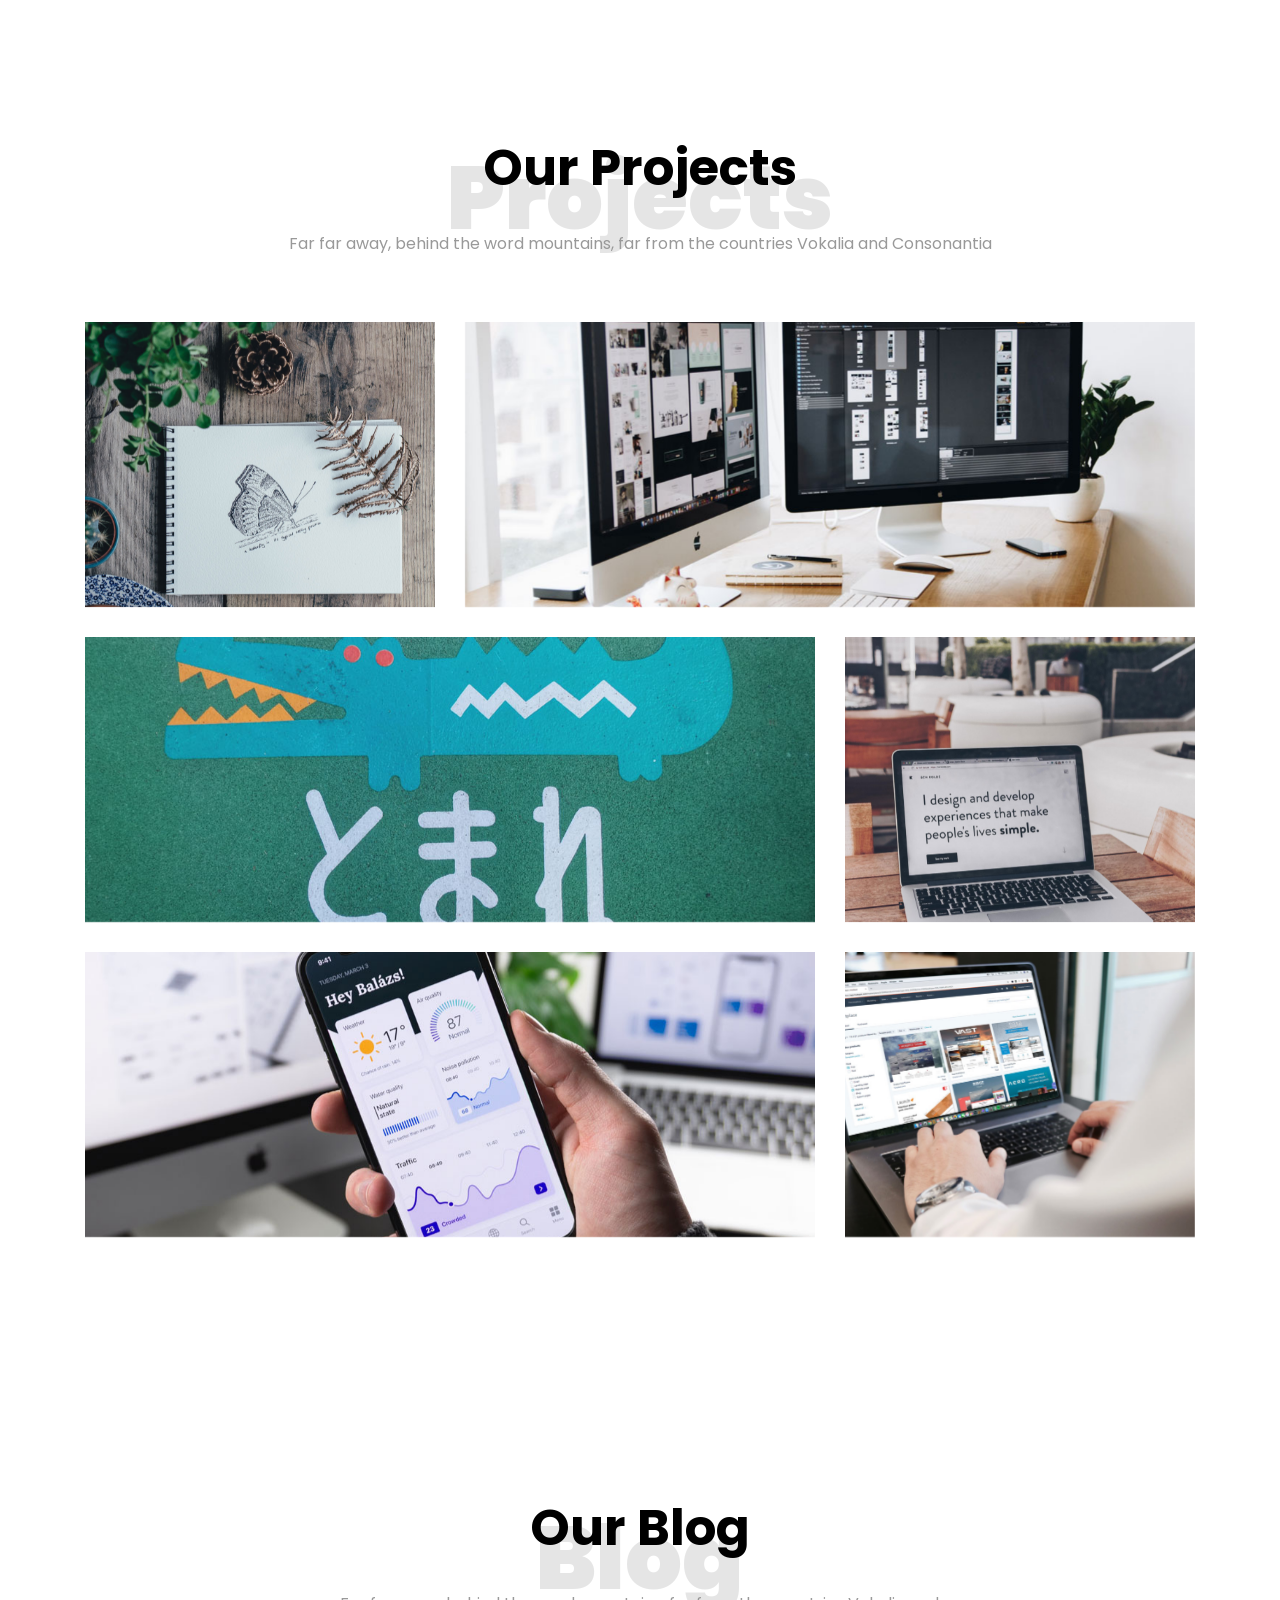
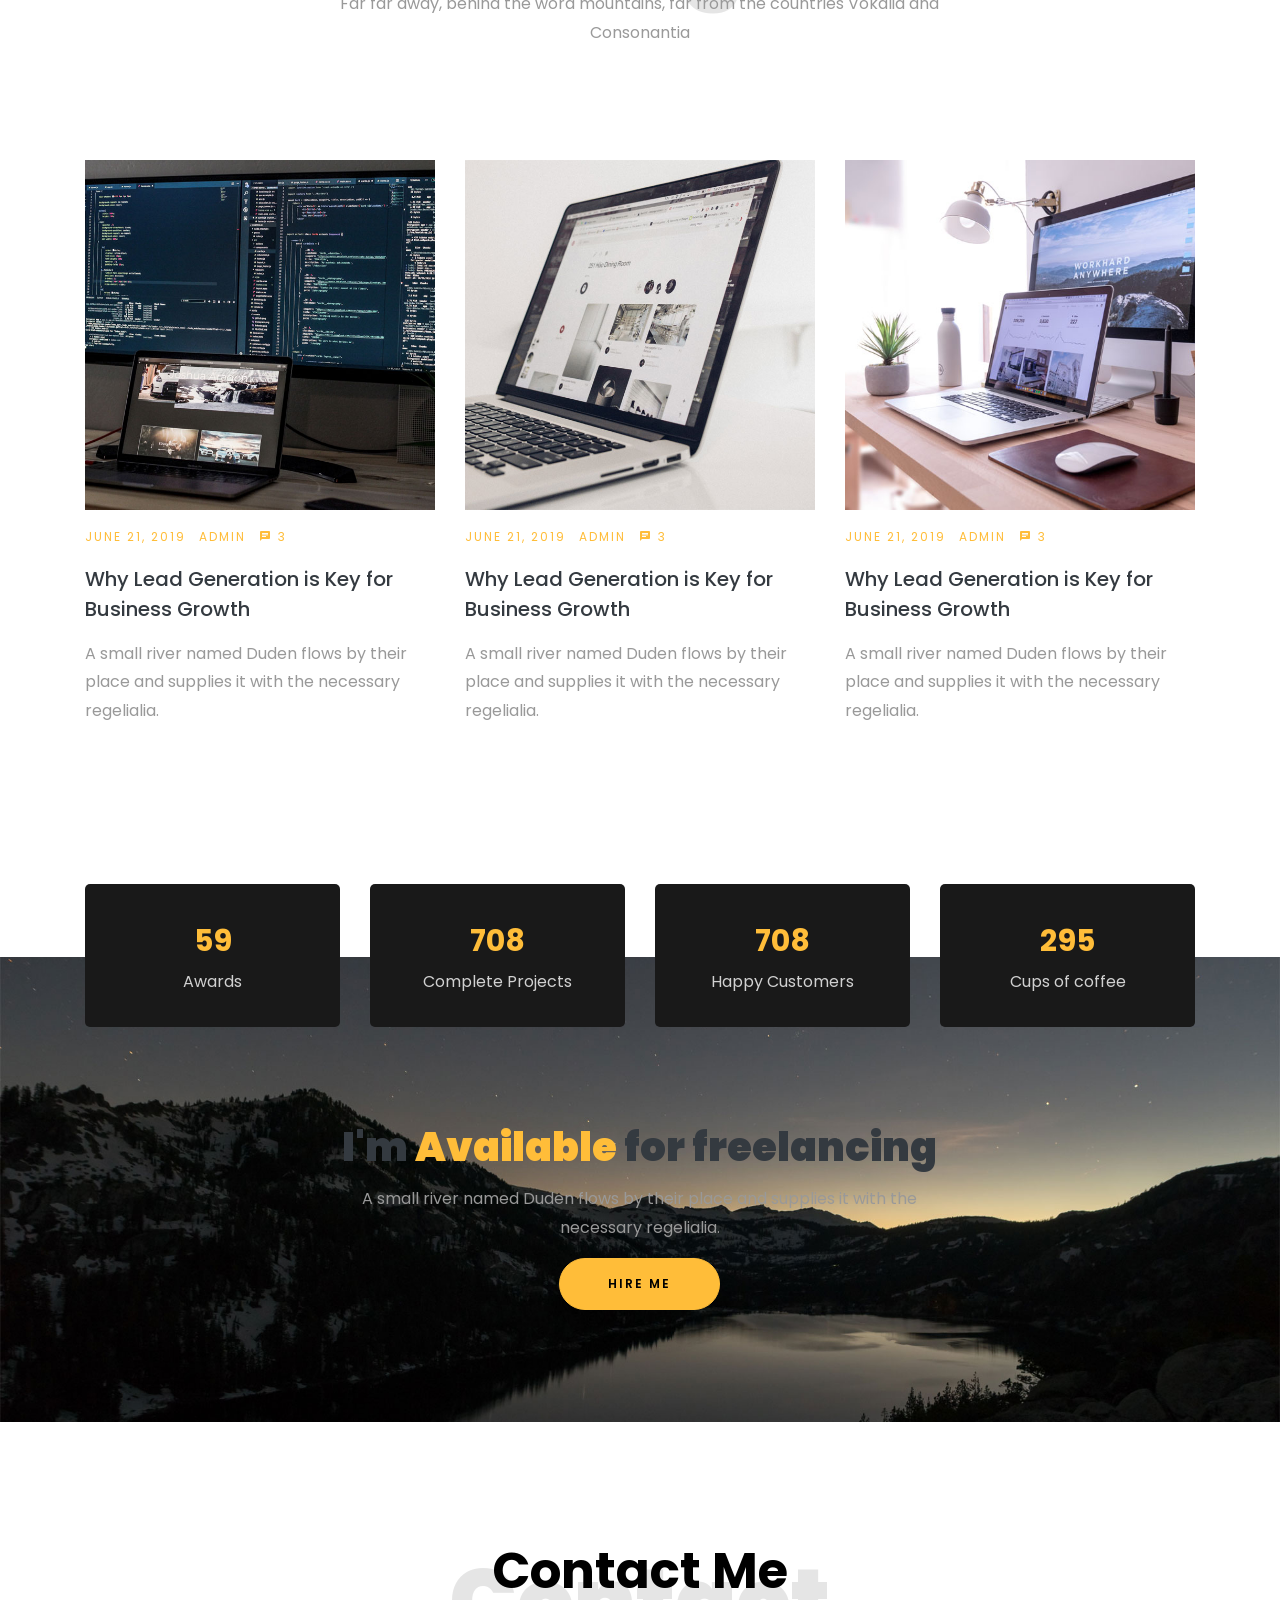
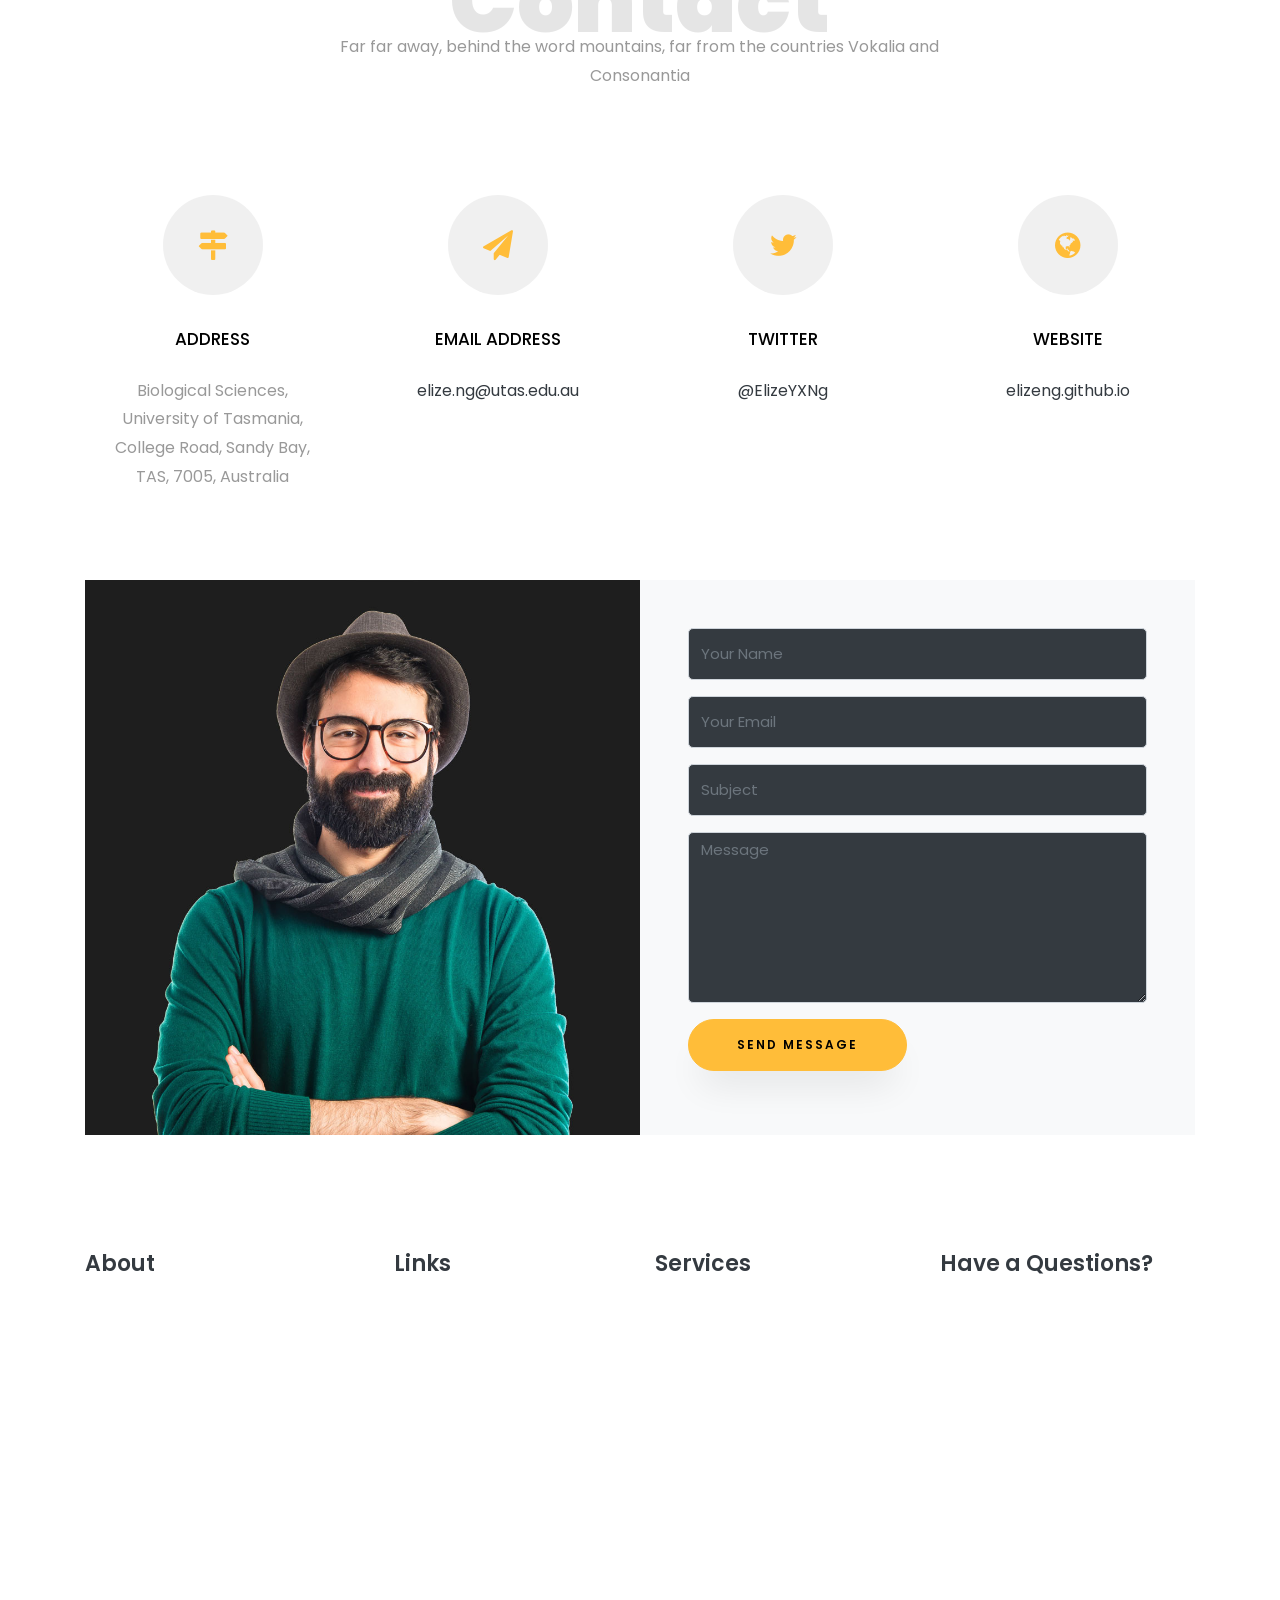
==== commit c5be53bd: "Update index.html" ====
--- a/index.html
+++ b/index.html
@@ -3,7 +3,7 @@
   <head>
 <link rel="icon" type="image/png" href="/images/index.png" />
 <link rel="apple-touch-icon" type="image/png" href="/images/index.png" />
-    <title>Elize Ng's Page3</title>
+    <title>Elize Ng's Webpage</title>
     <meta charset="utf-8">
     <meta name="viewport" content="width=device-width, initial-scale=1, shrink-to-fit=no">
     
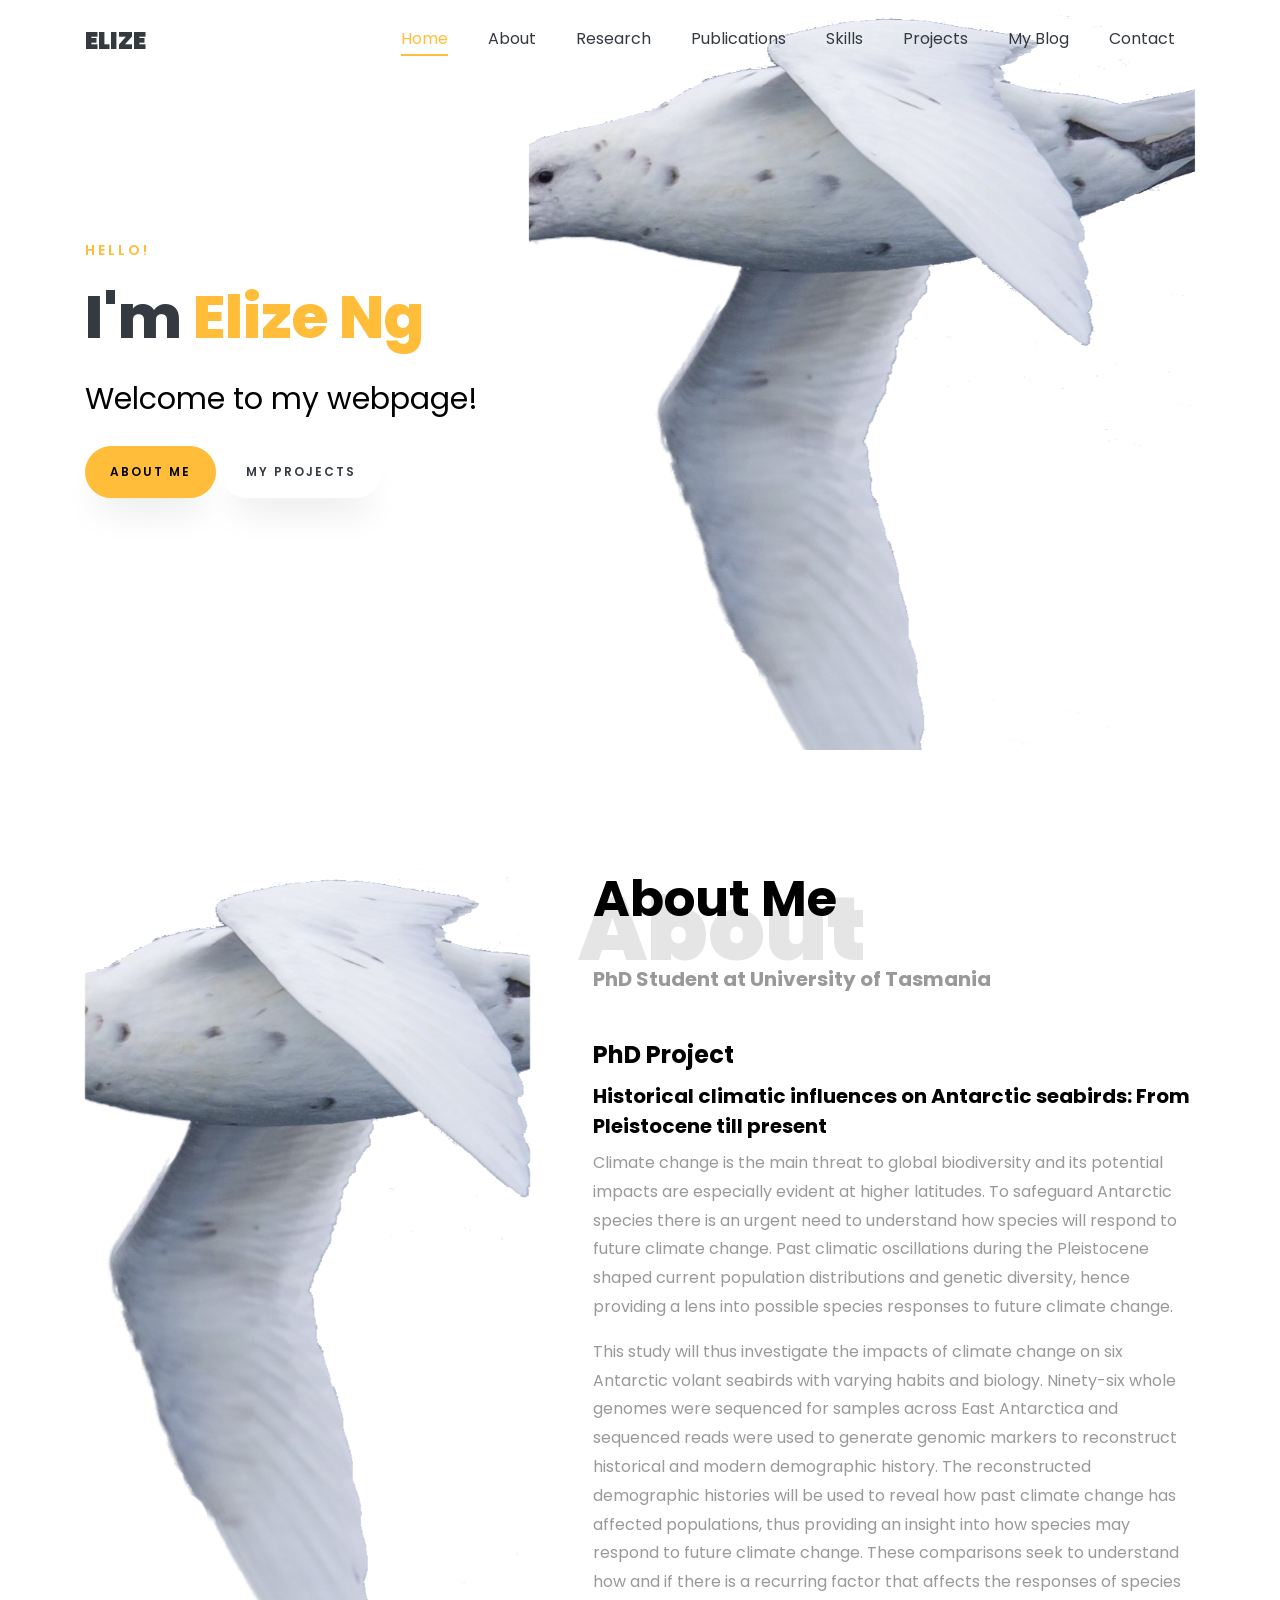
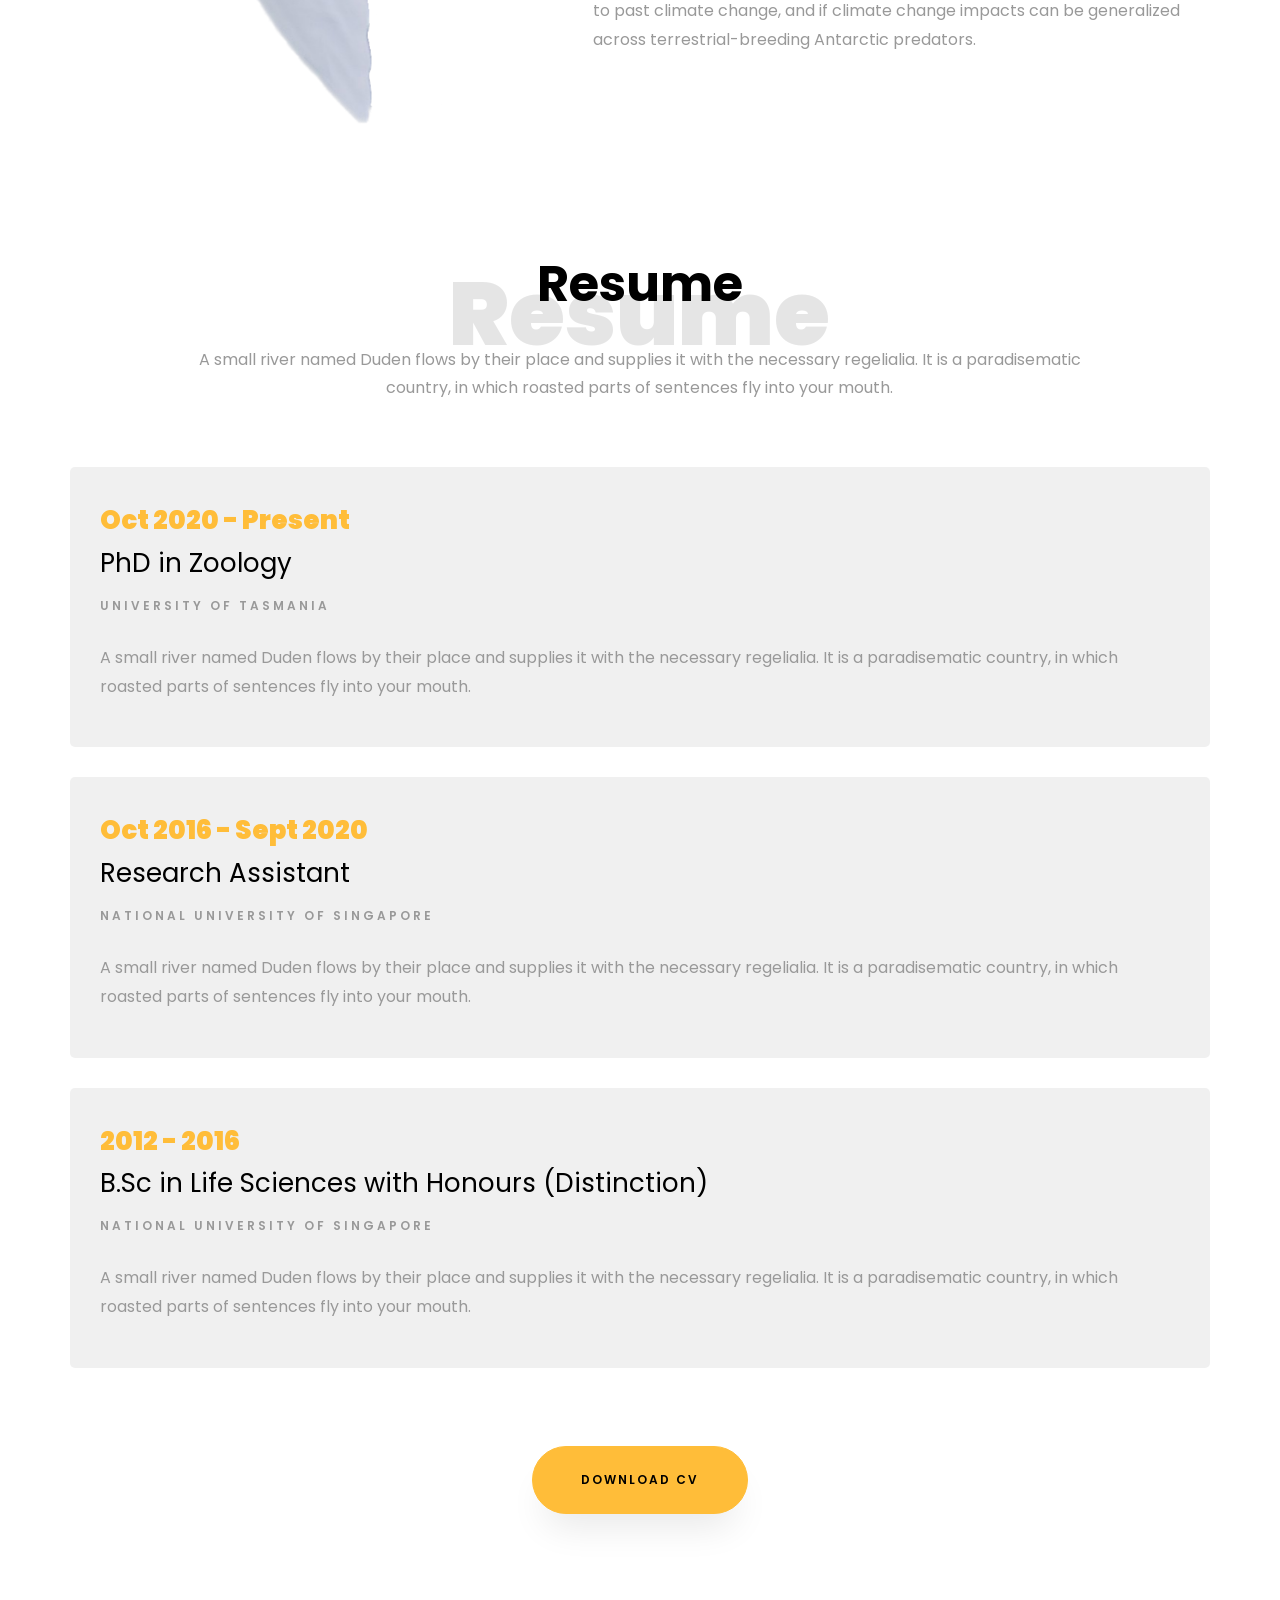
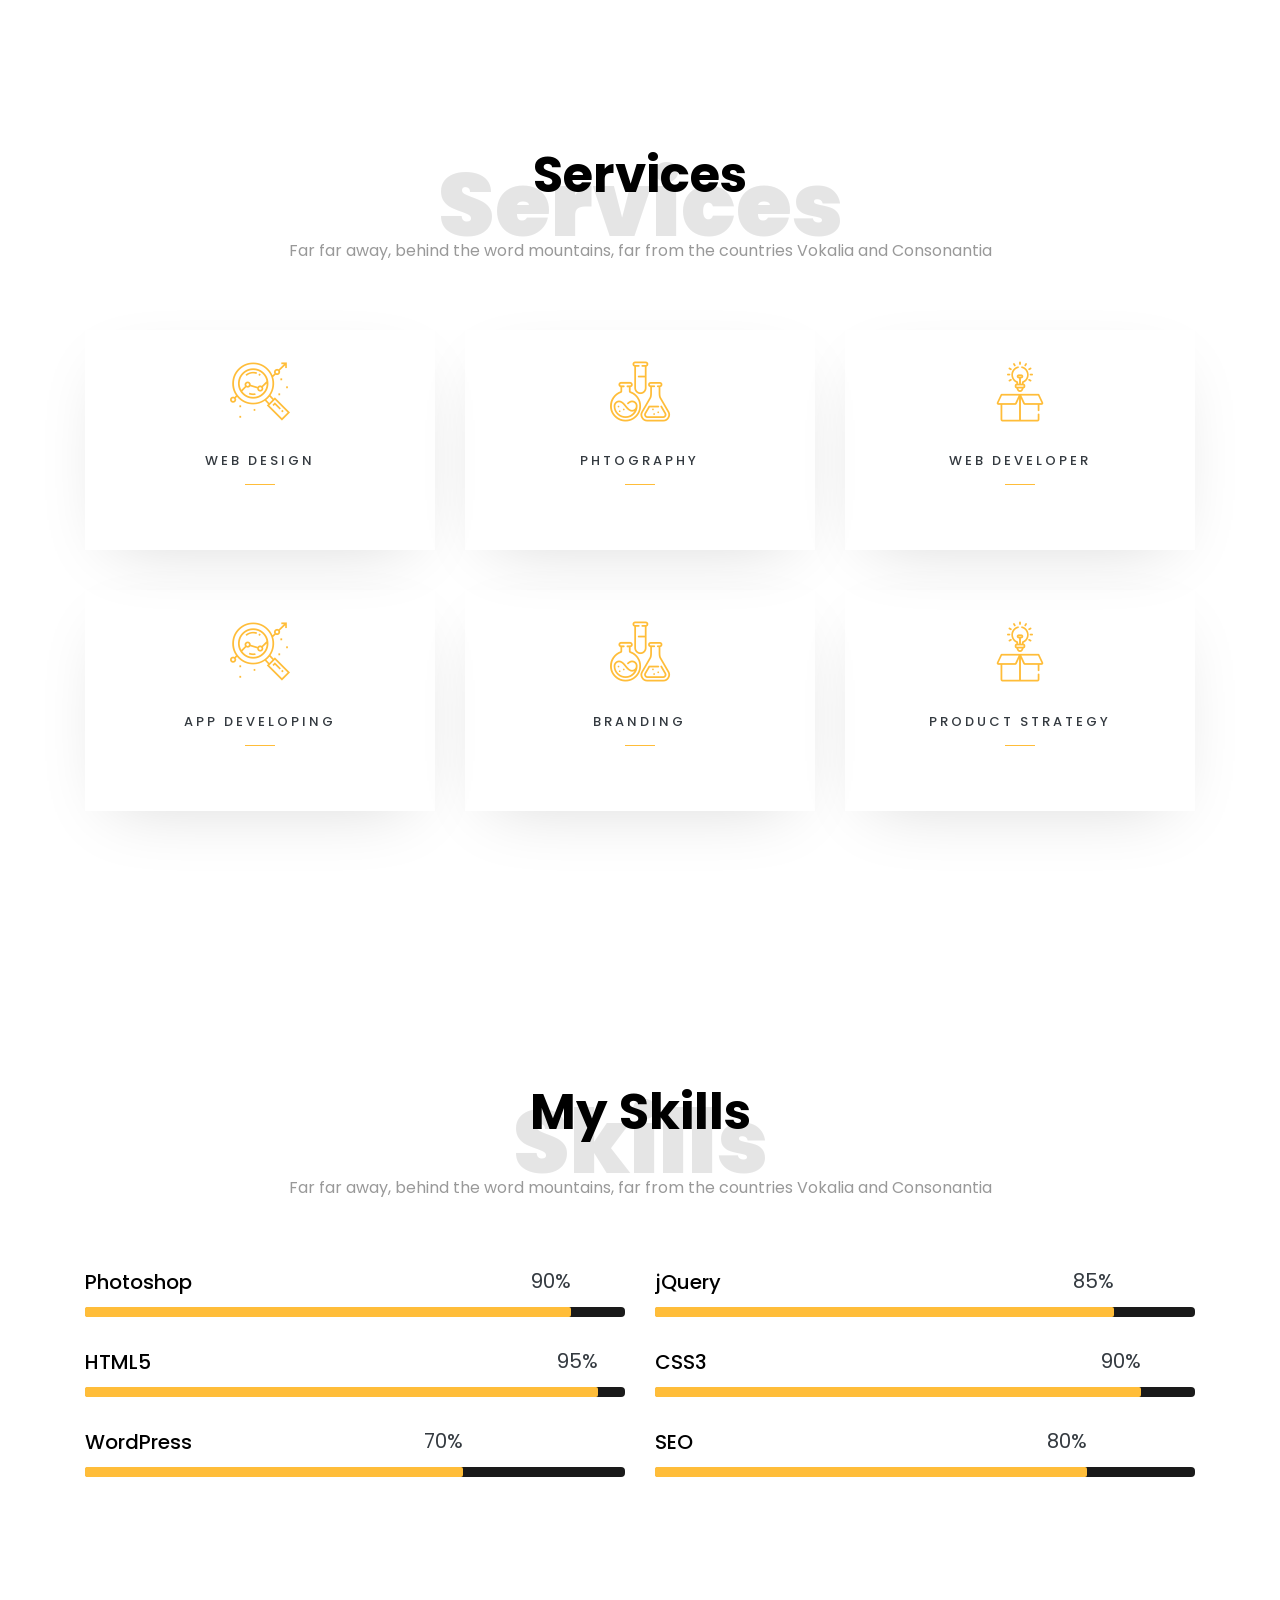
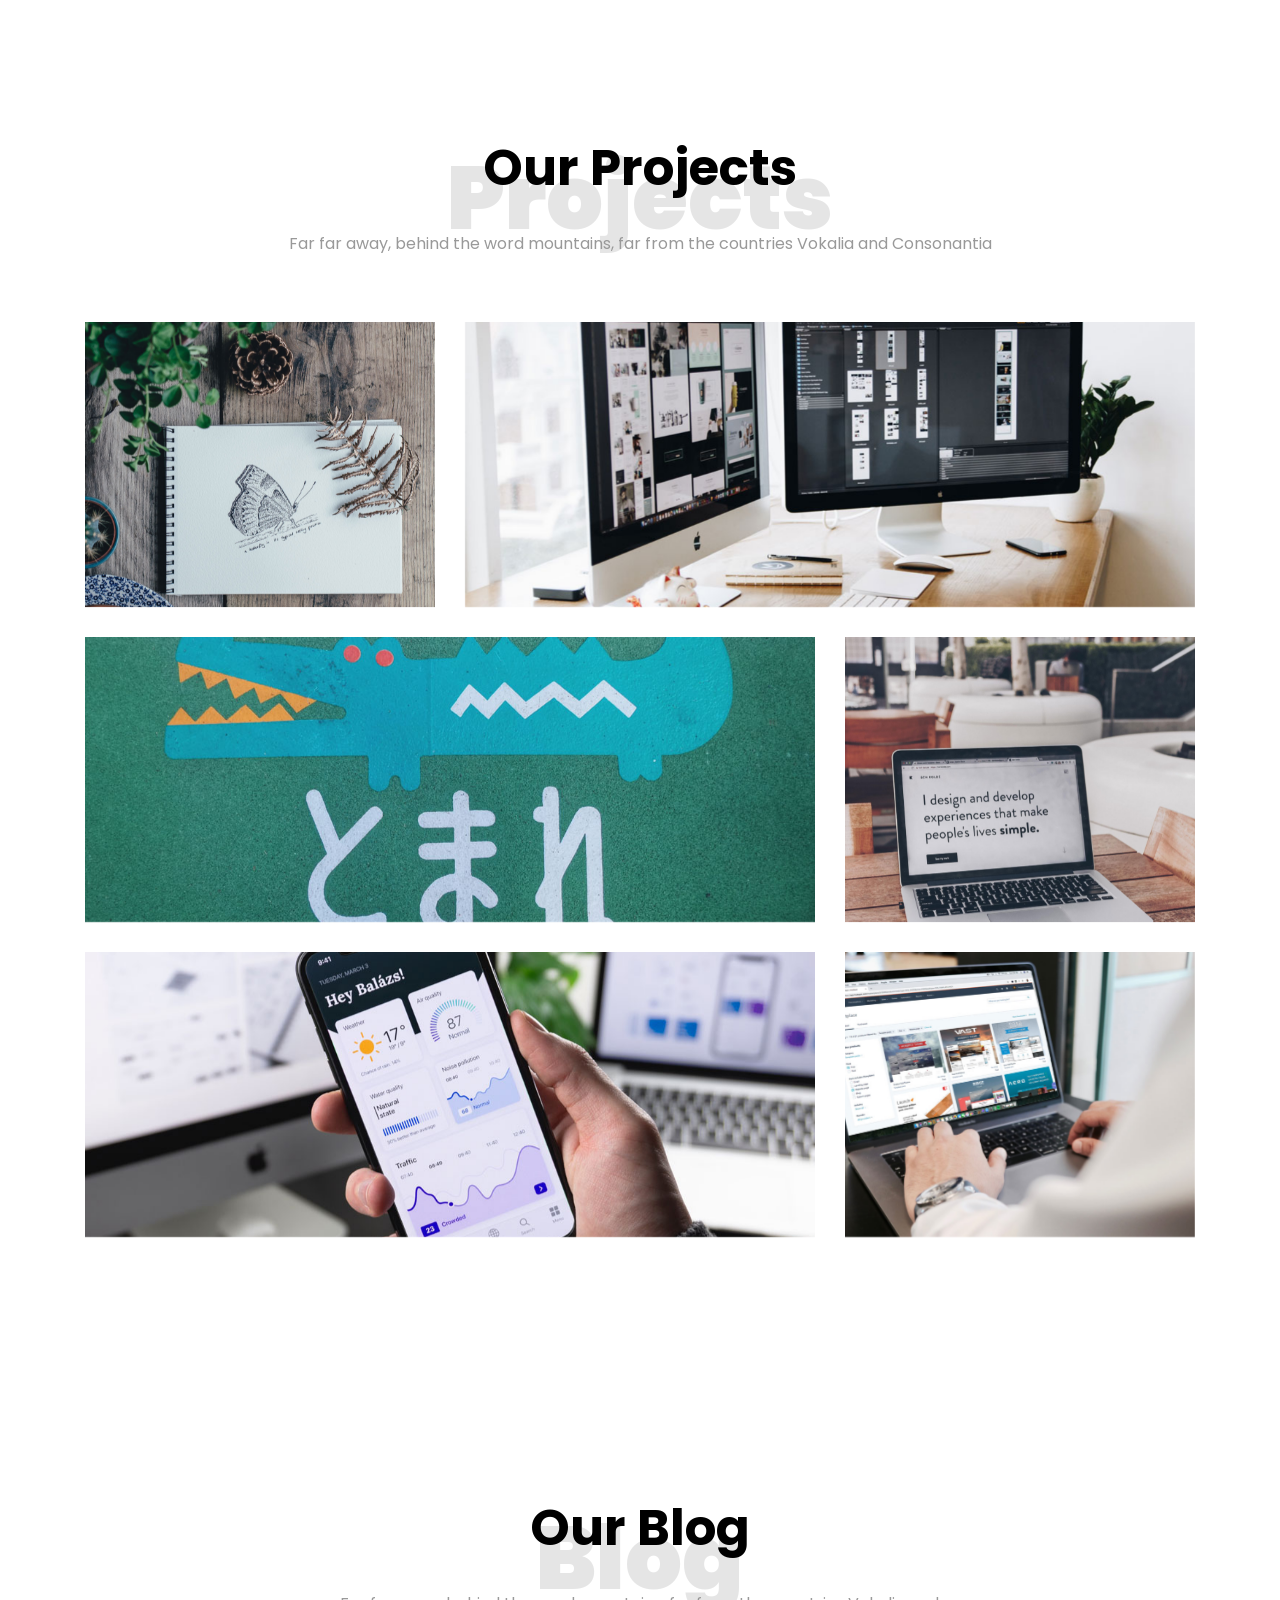
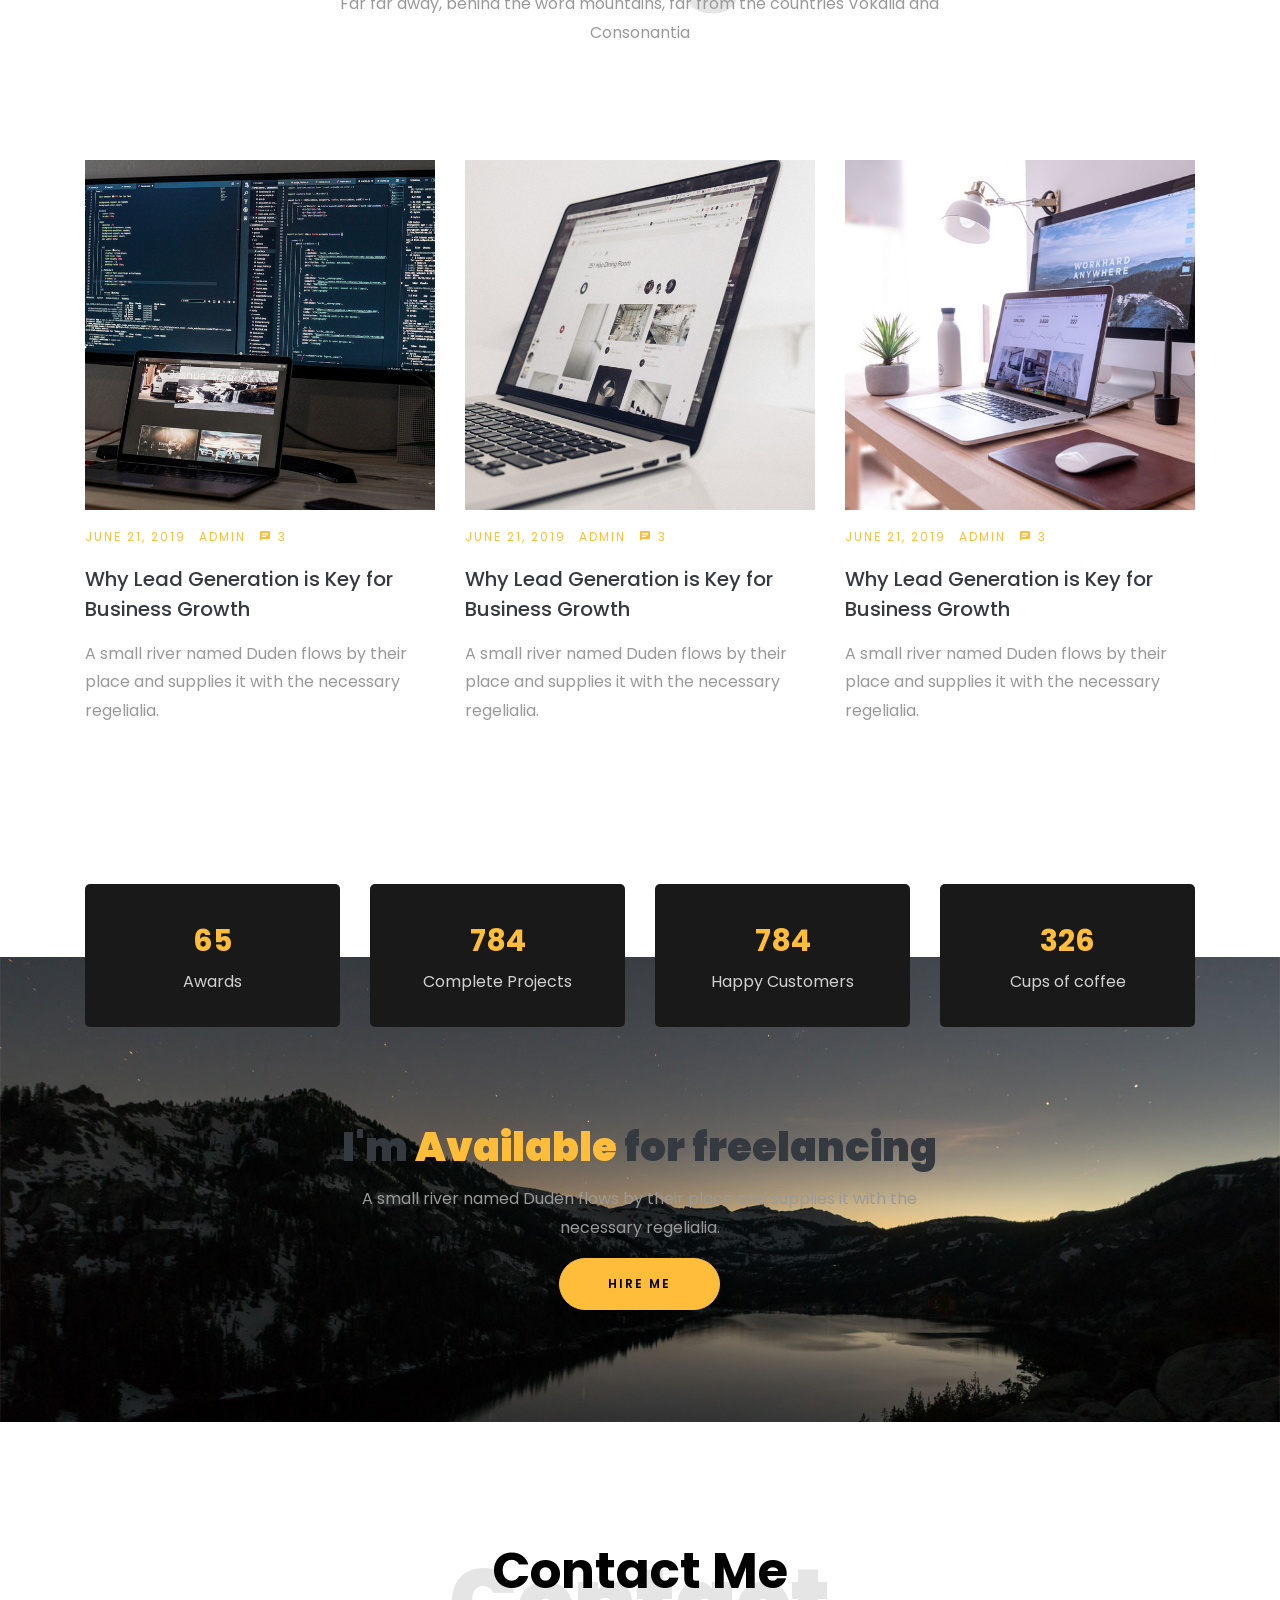
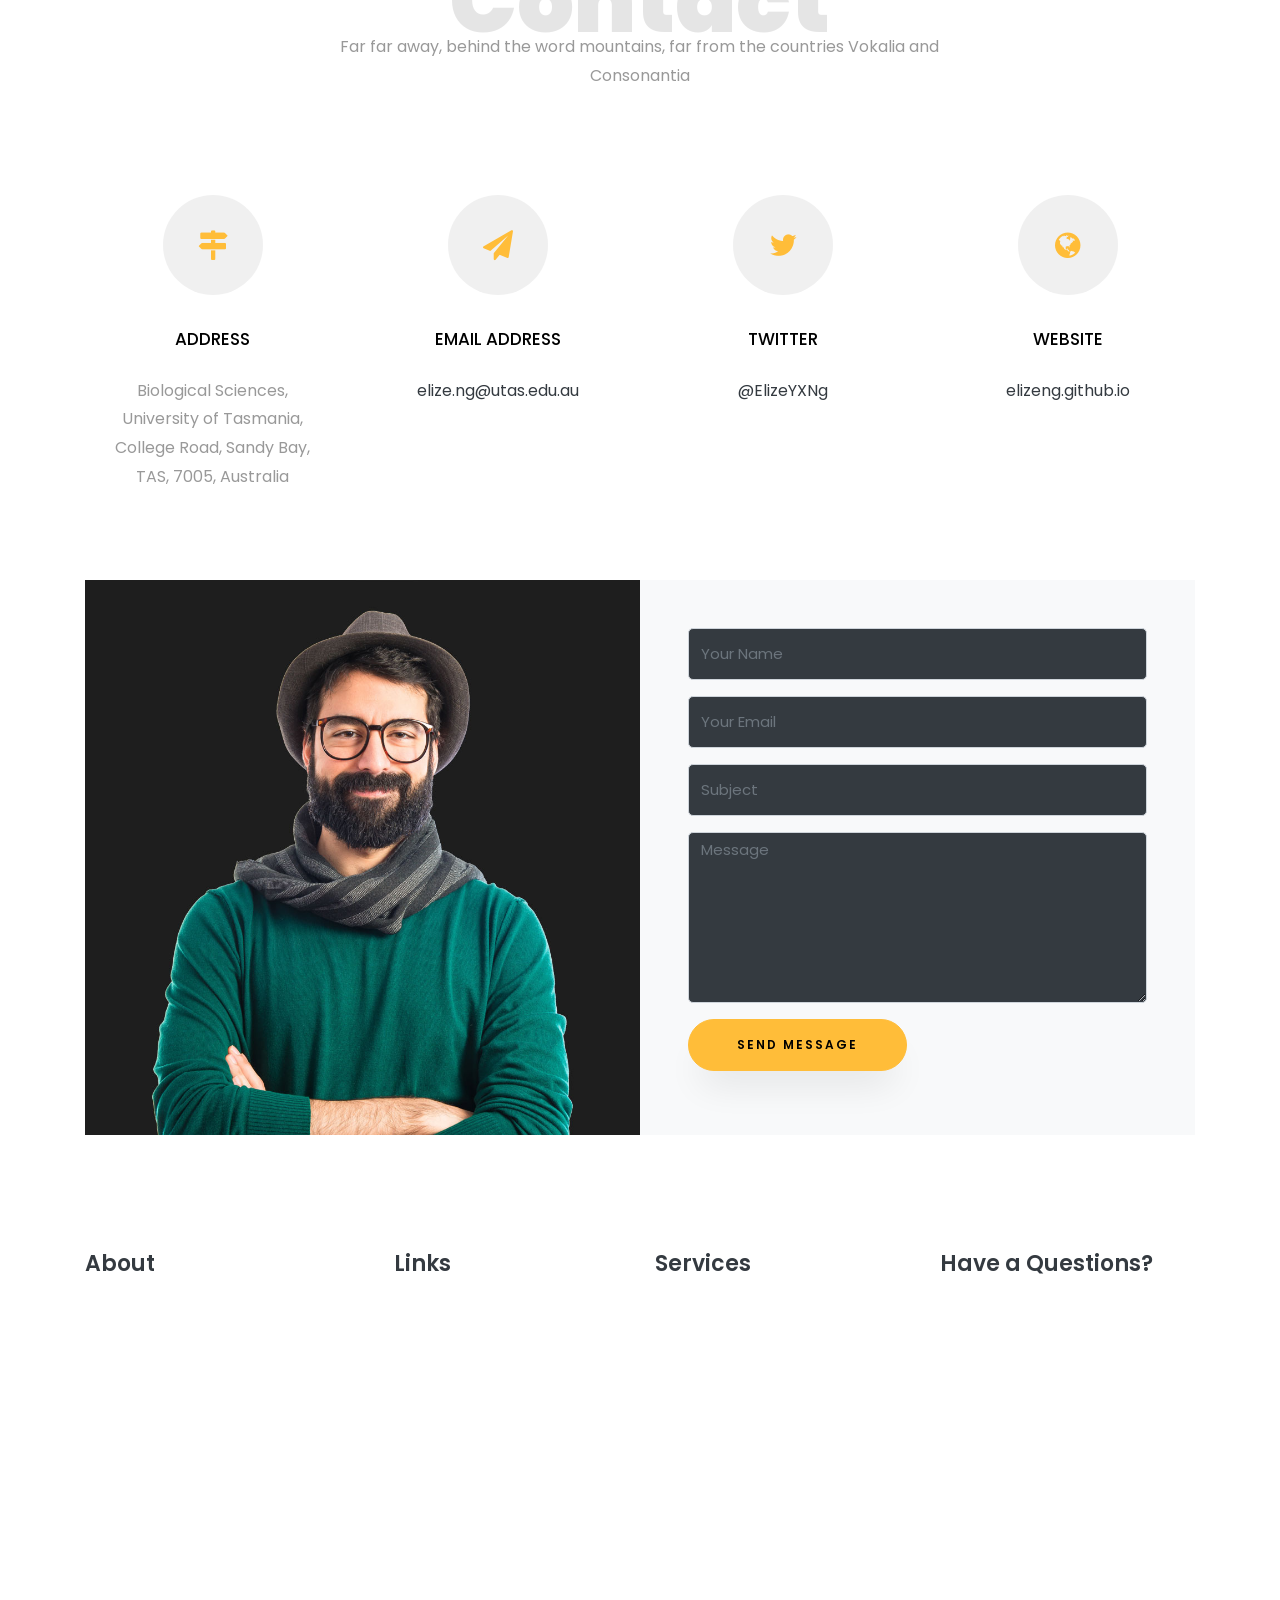
==== commit fec443d5: "Update index.html" ====
--- a/index.html
+++ b/index.html
@@ -54,7 +54,7 @@
 	      	<div class="overlay"></div>
 	        <div class="container">
 	          <div class="row d-md-flex no-gutters slider-text align-items-end justify-content-end" data-scrollax-parent="true">
-	          	<div class="one-third js-fullheight order-md-last img" style="background-image:url(images/bg_1.png);">
+	          	<div class="one-third js-fullheight order-md-last img" style="background-image:url(images/SGP.png);">
 	          		<div class="overlay"></div>
 	          	</div>
 		          <div class="one-forth d-flex  align-items-center ftco-animate" data-scrollax=" properties: { translateY: '70%' }">
@@ -83,7 +83,7 @@
     			<div class="col-md-6 col-lg-5 d-flex">
     				<div class="img-about img d-flex align-items-stretch">
     					<div class="overlay"></div>
-	    				<div class="img d-flex align-self-stretch align-items-center" style="background-image:url(images/bg_1.png);">
+	    				<div class="img d-flex align-self-stretch align-items-center" style="background-image:url(images/SGP.png);">
 	    				</div>
     				</div>
     			</div>
